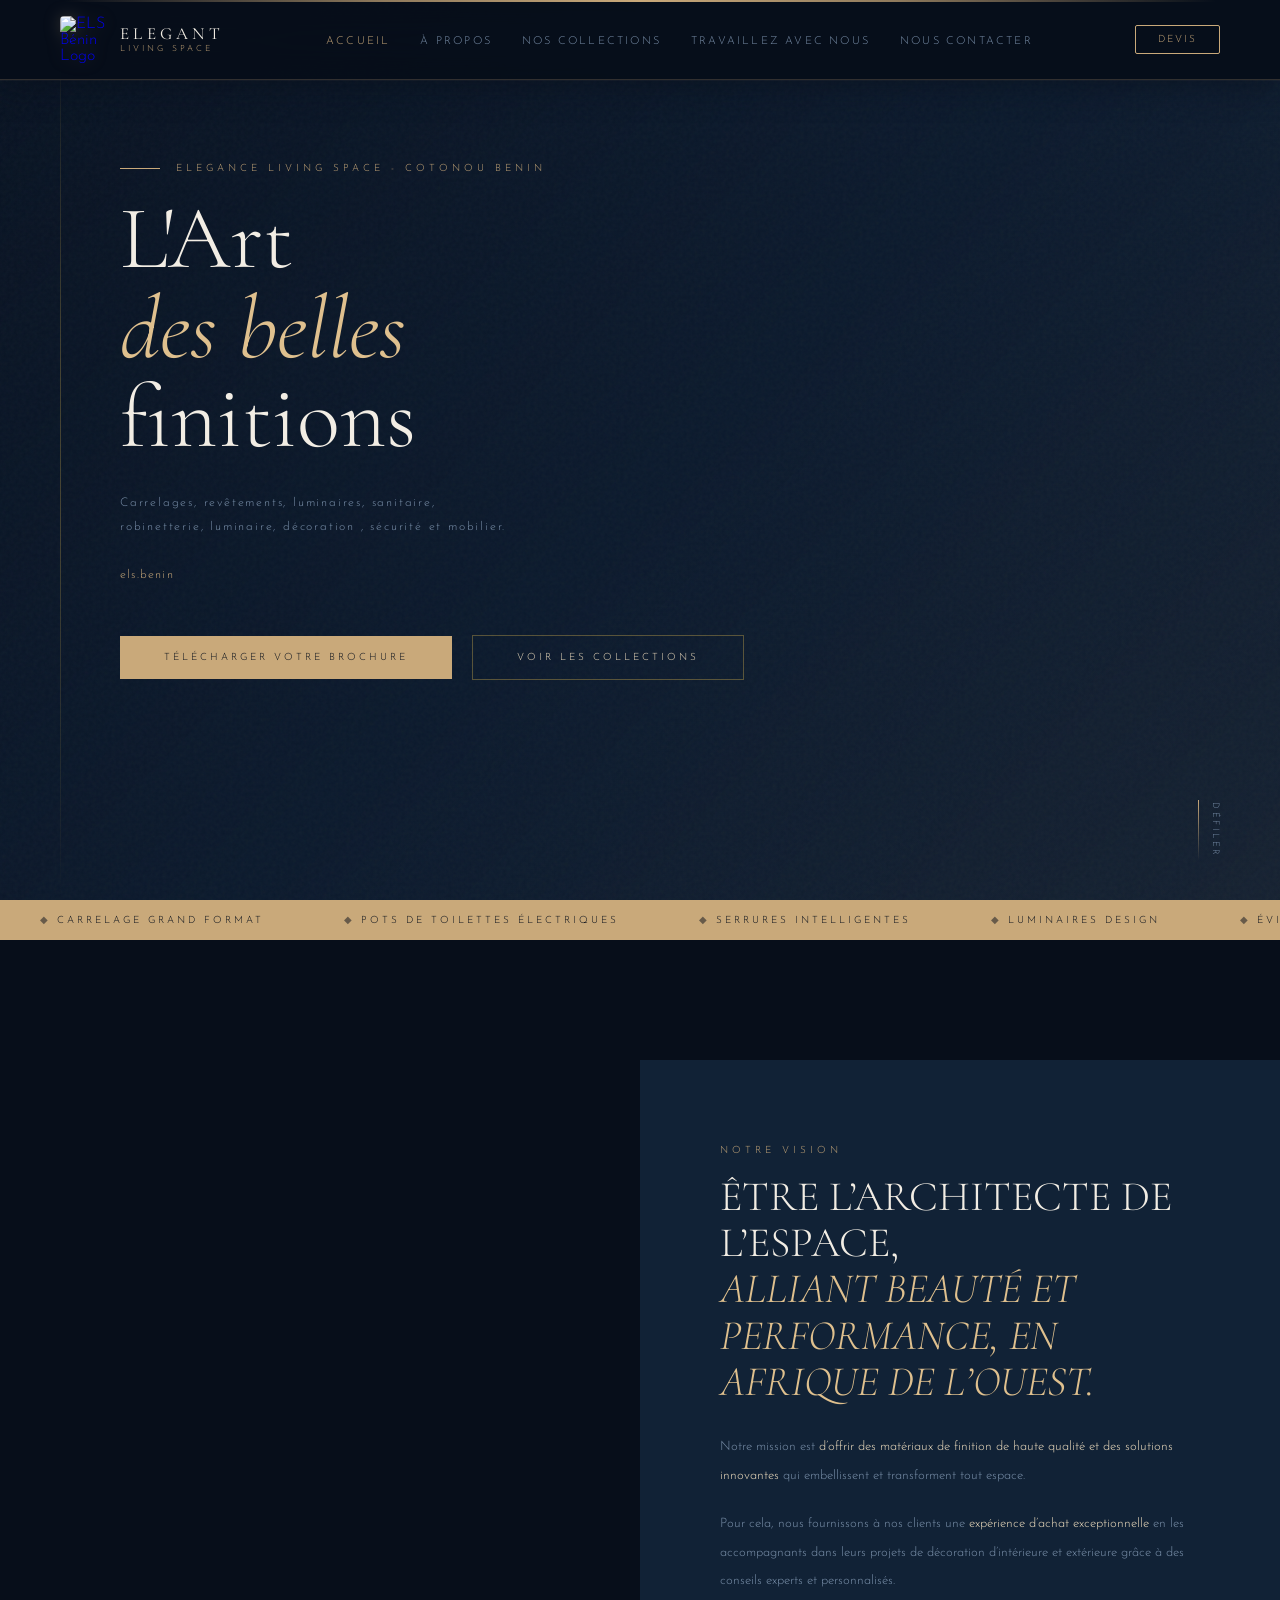
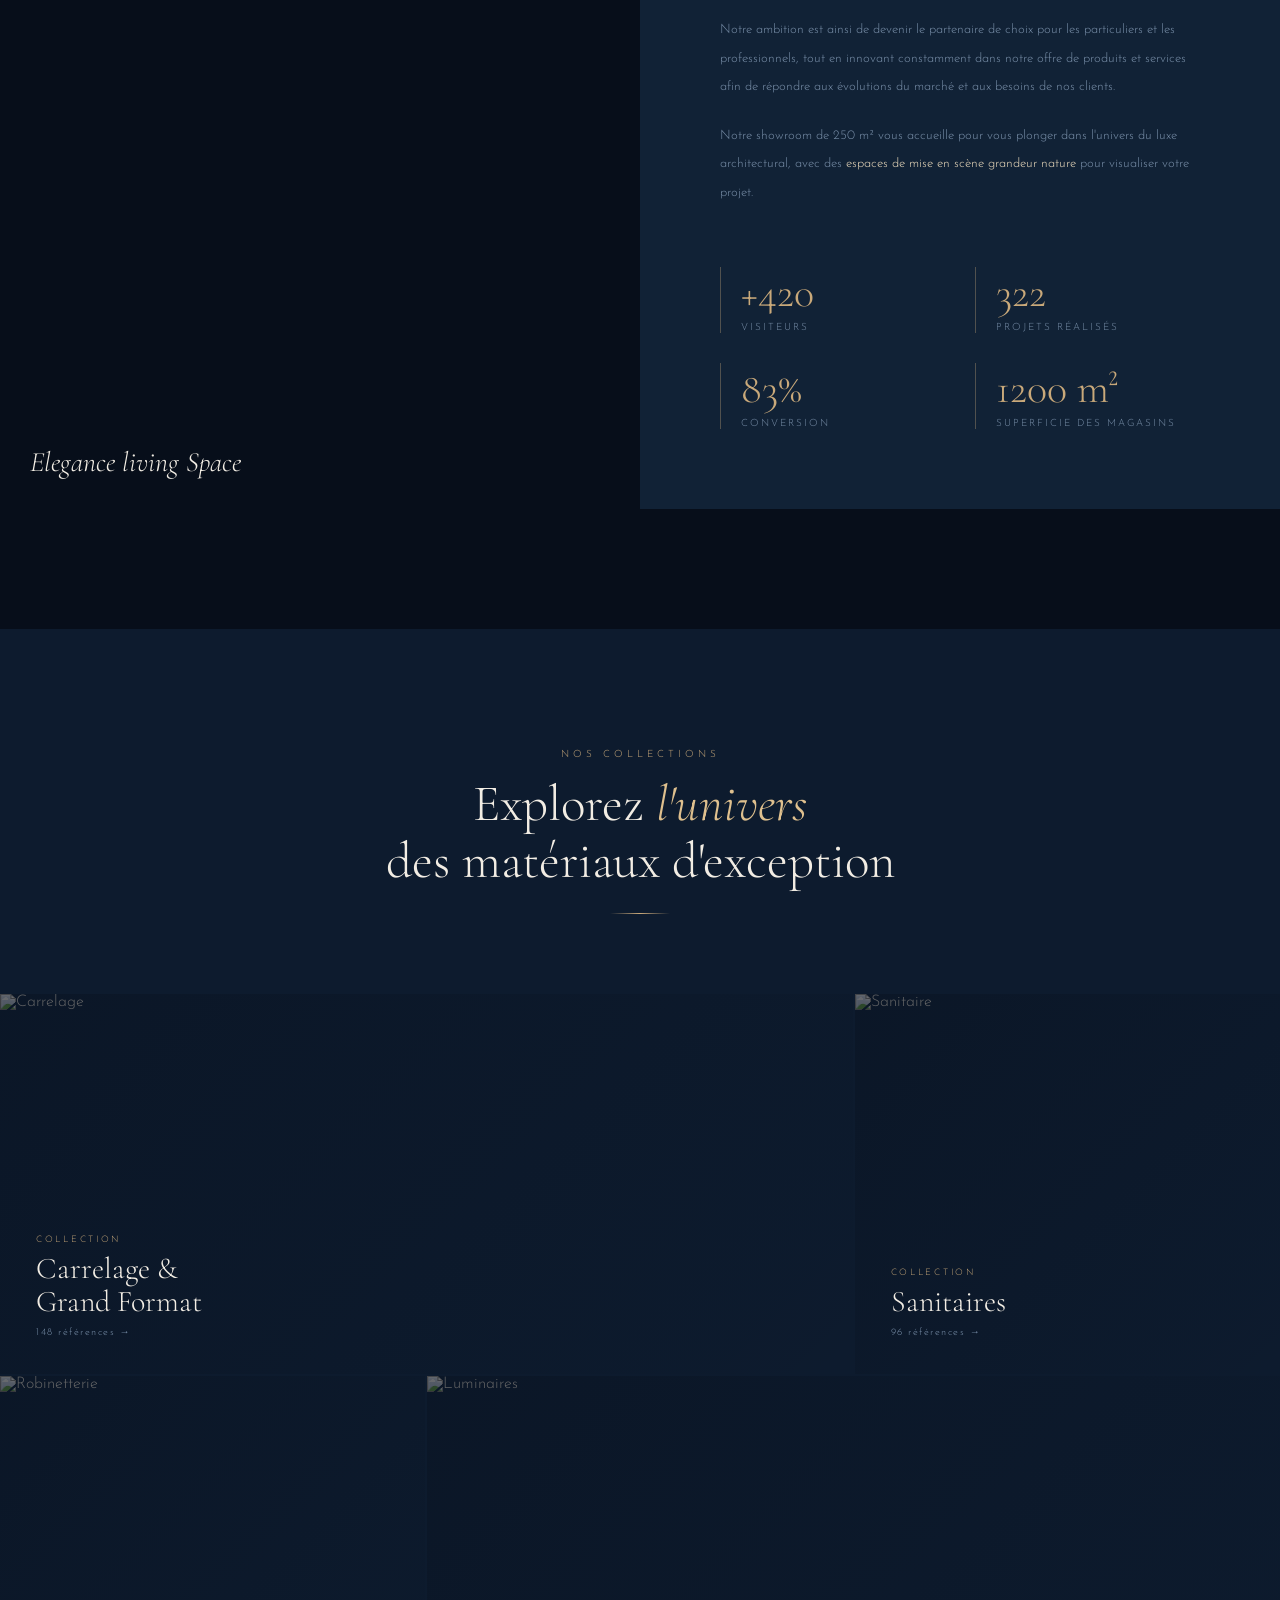
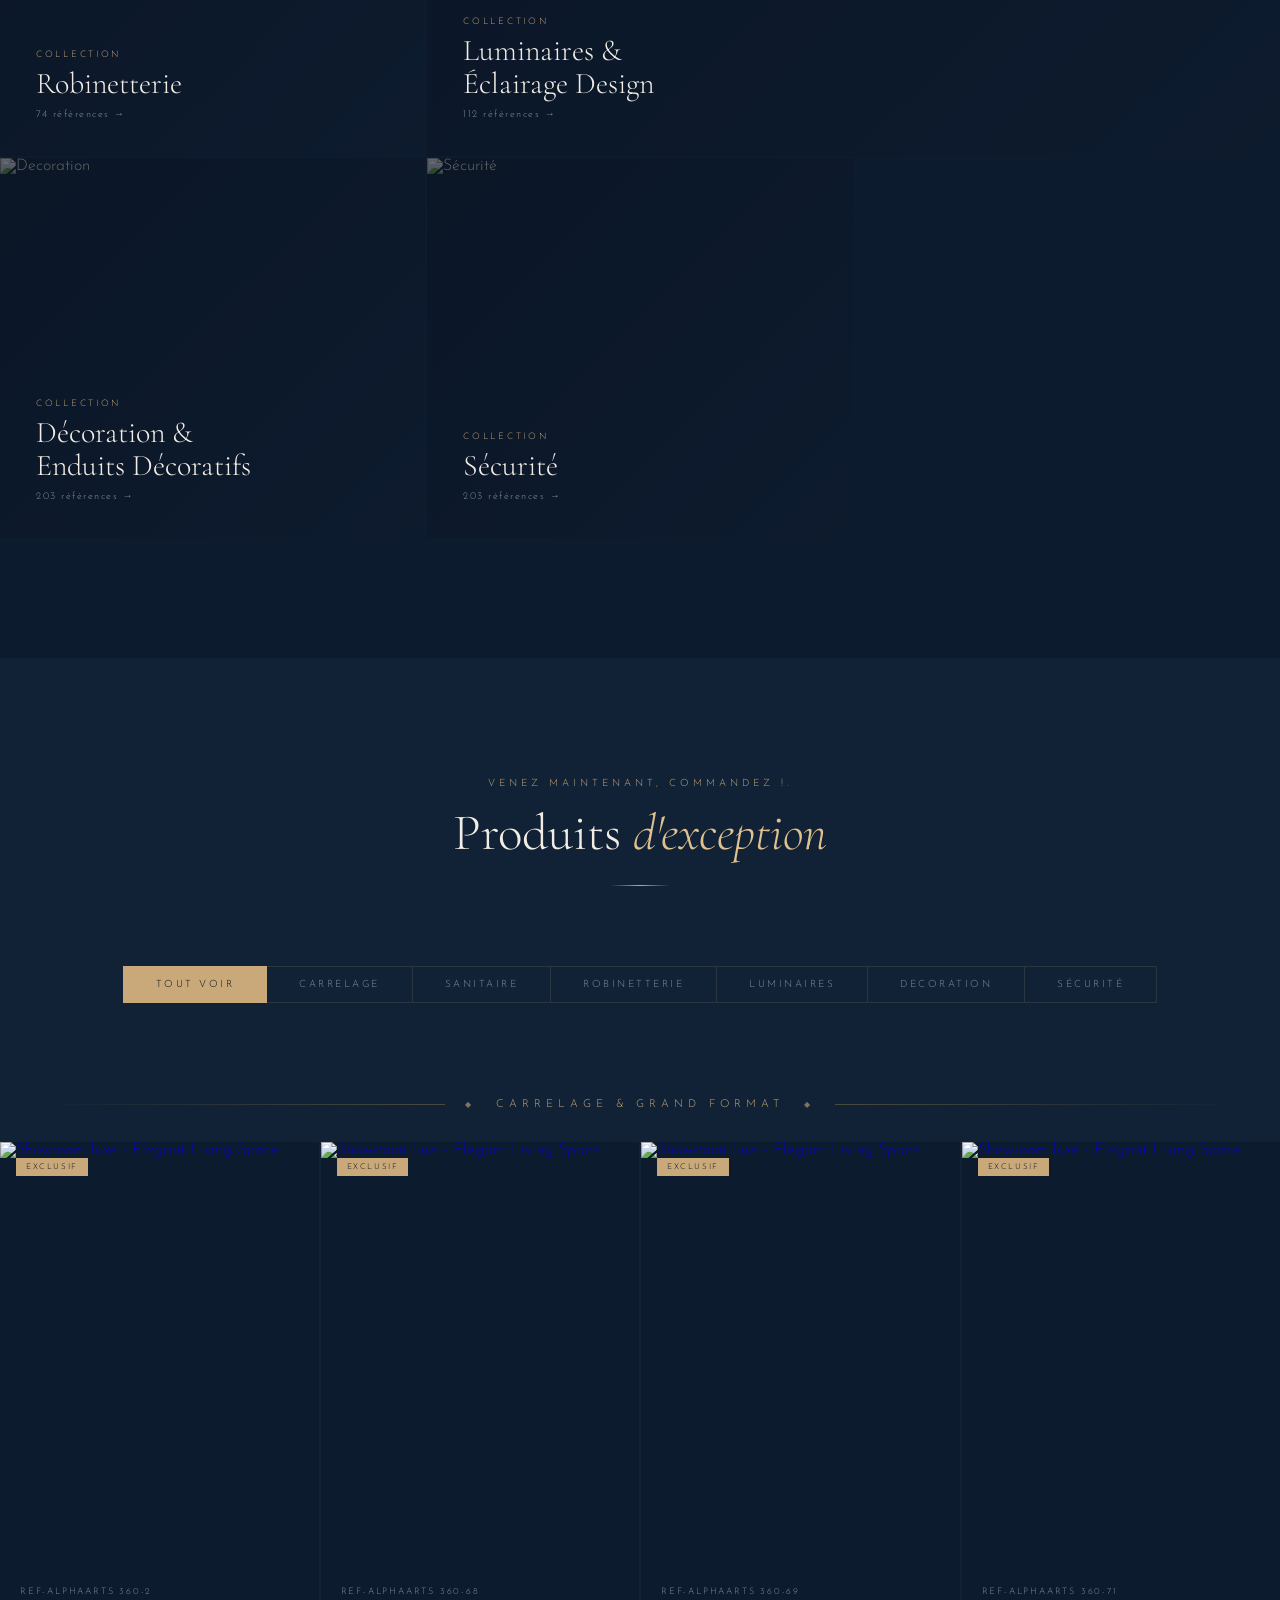
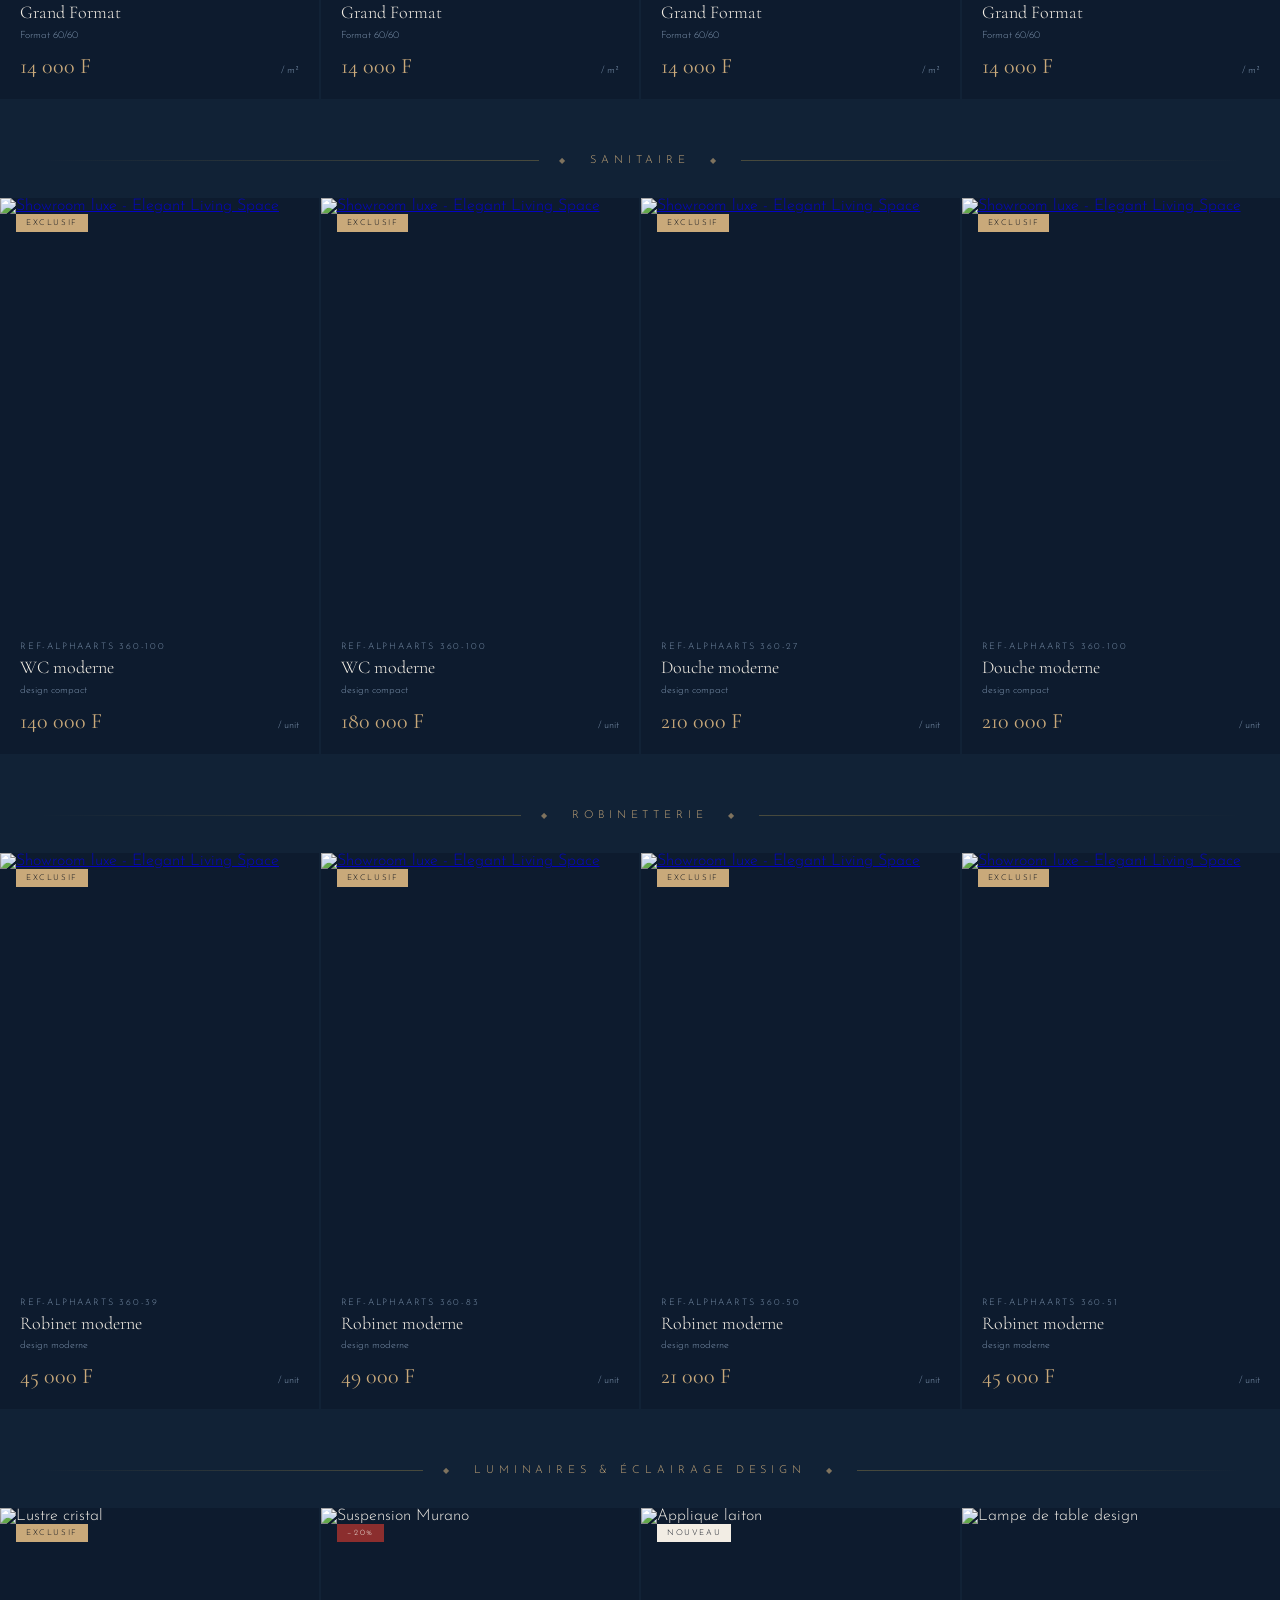
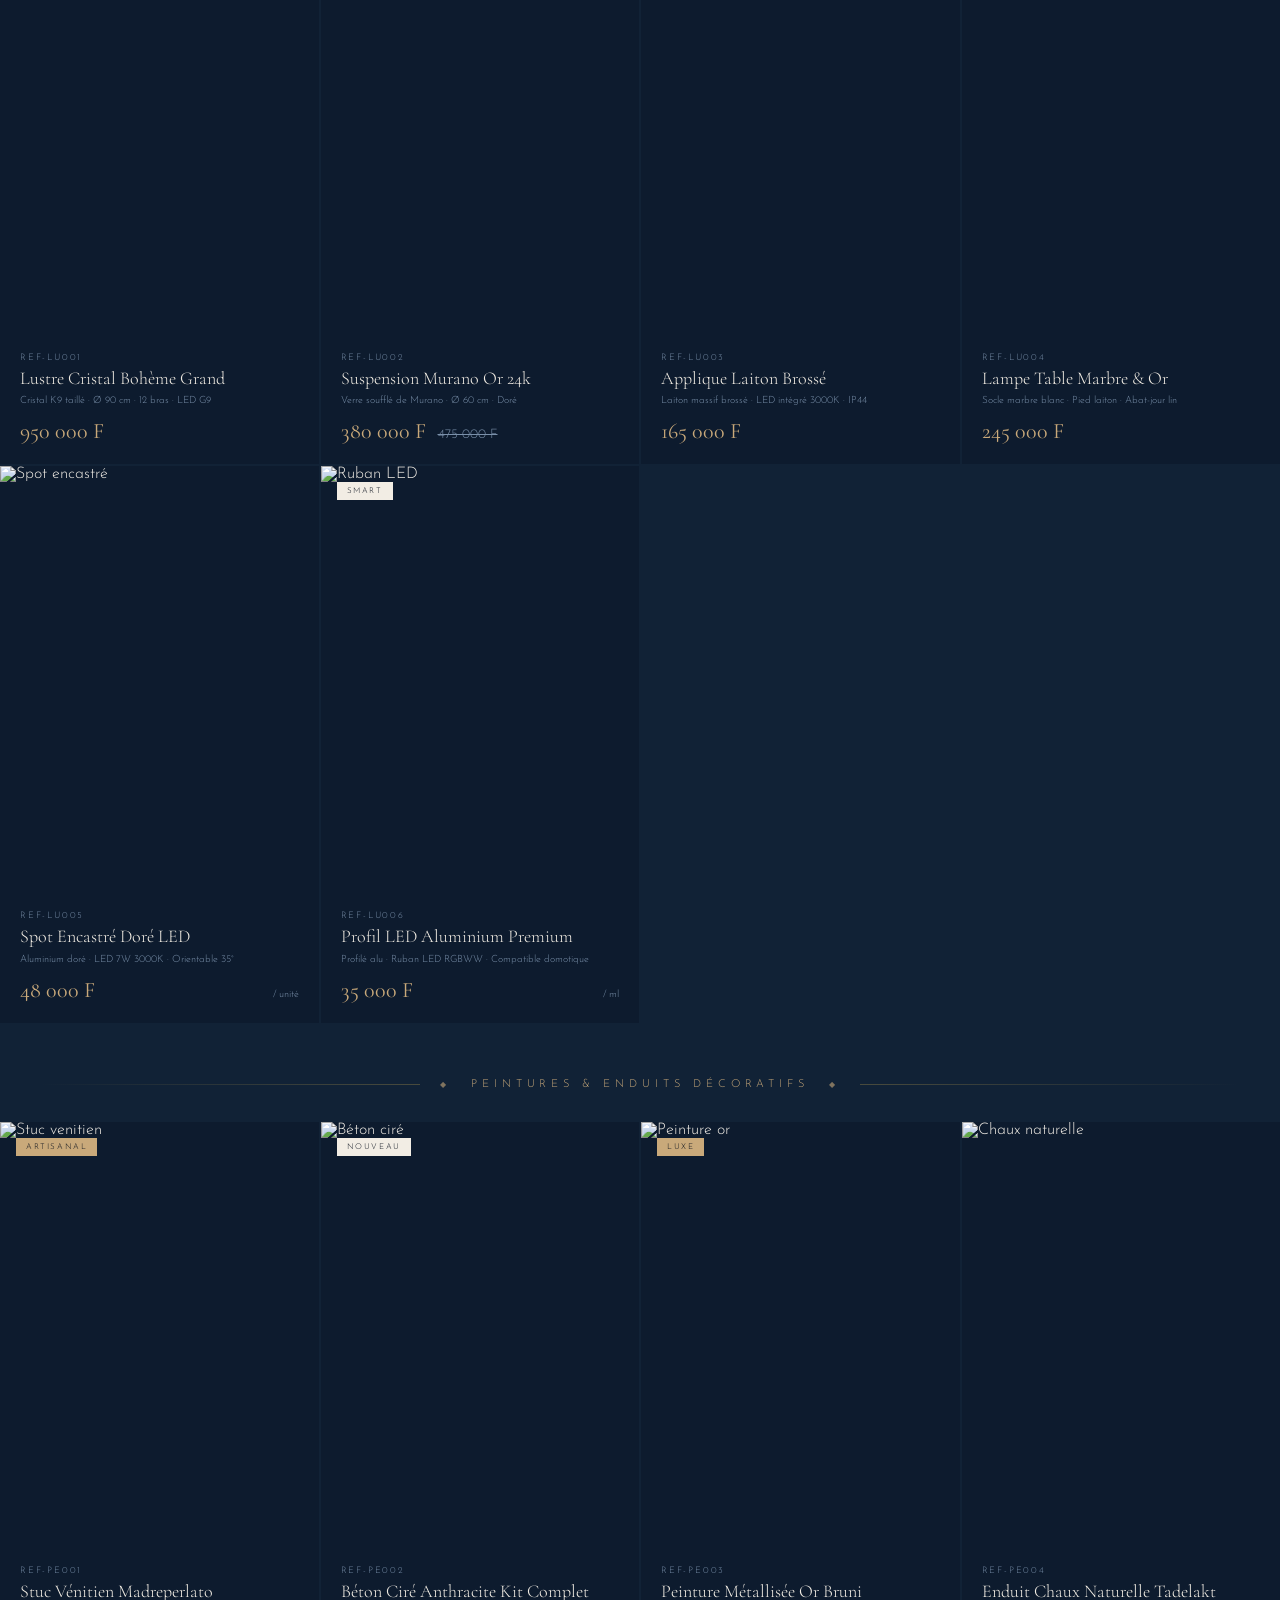
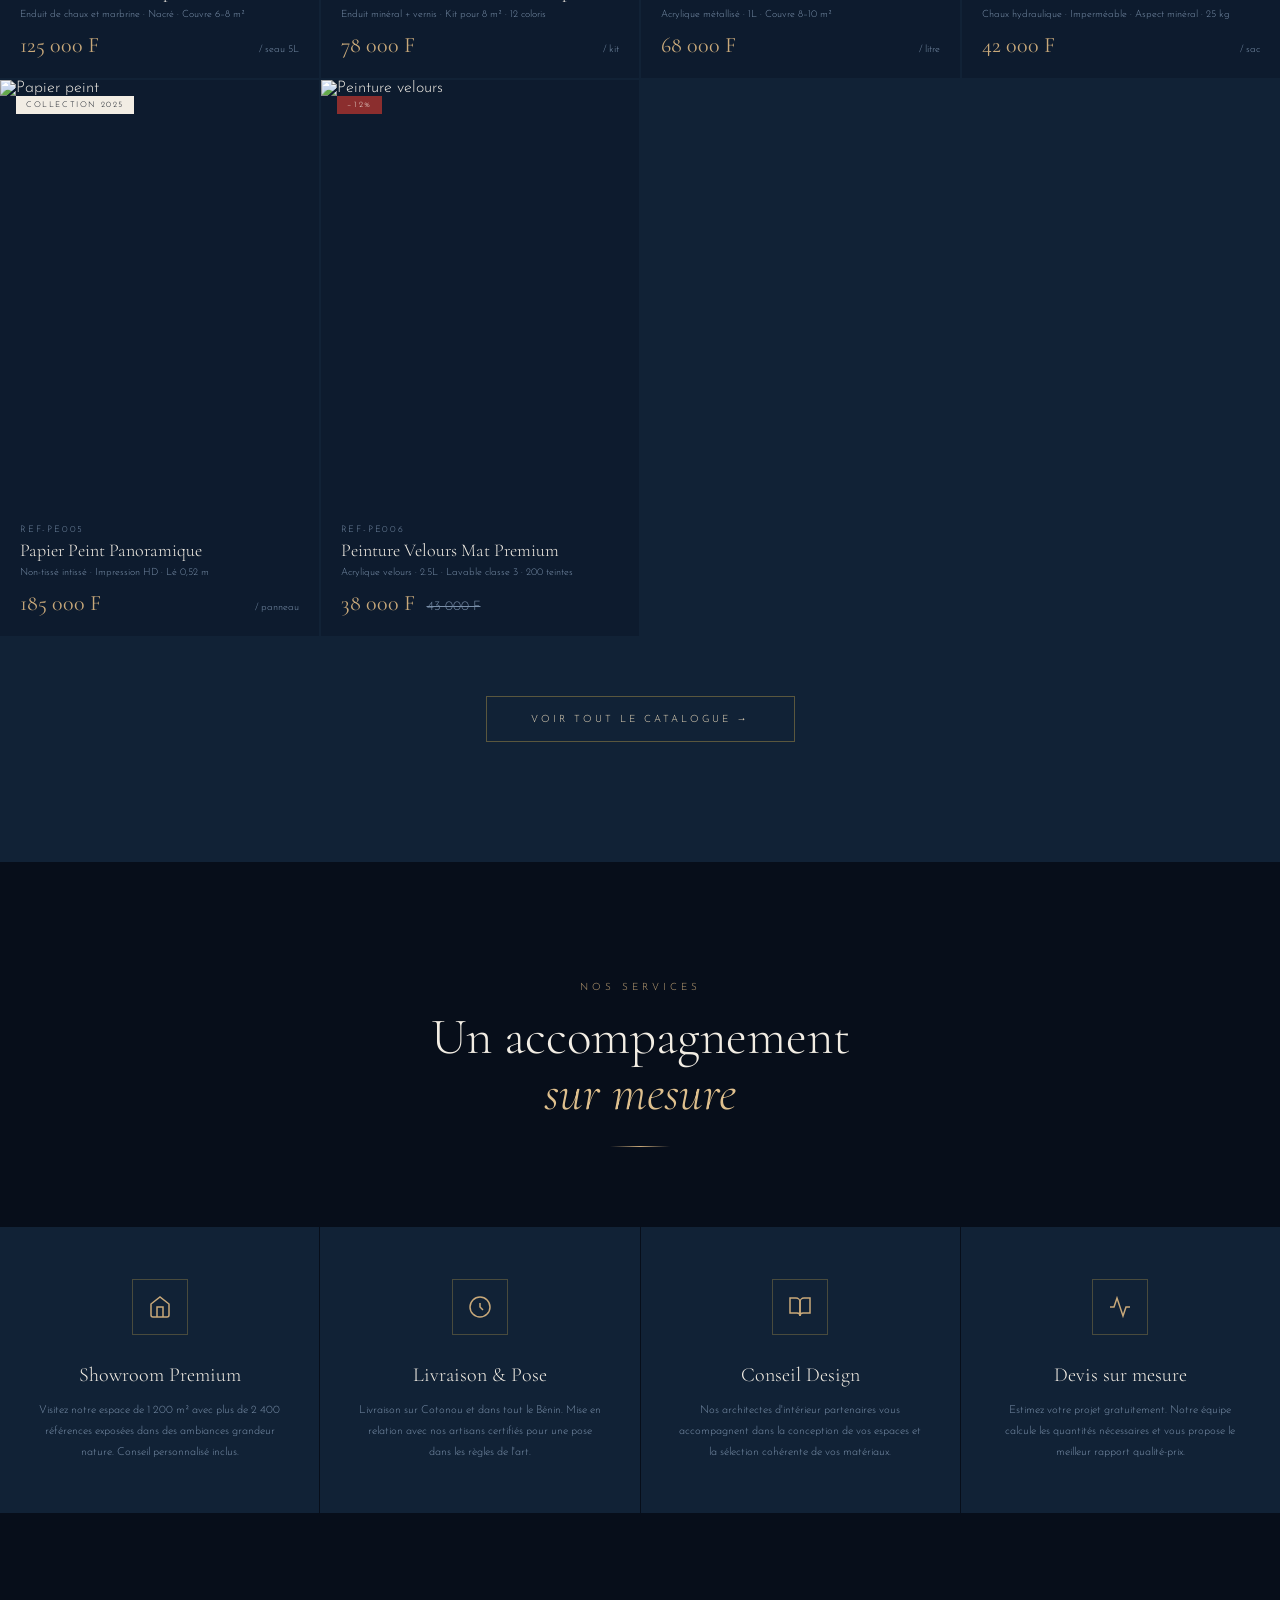
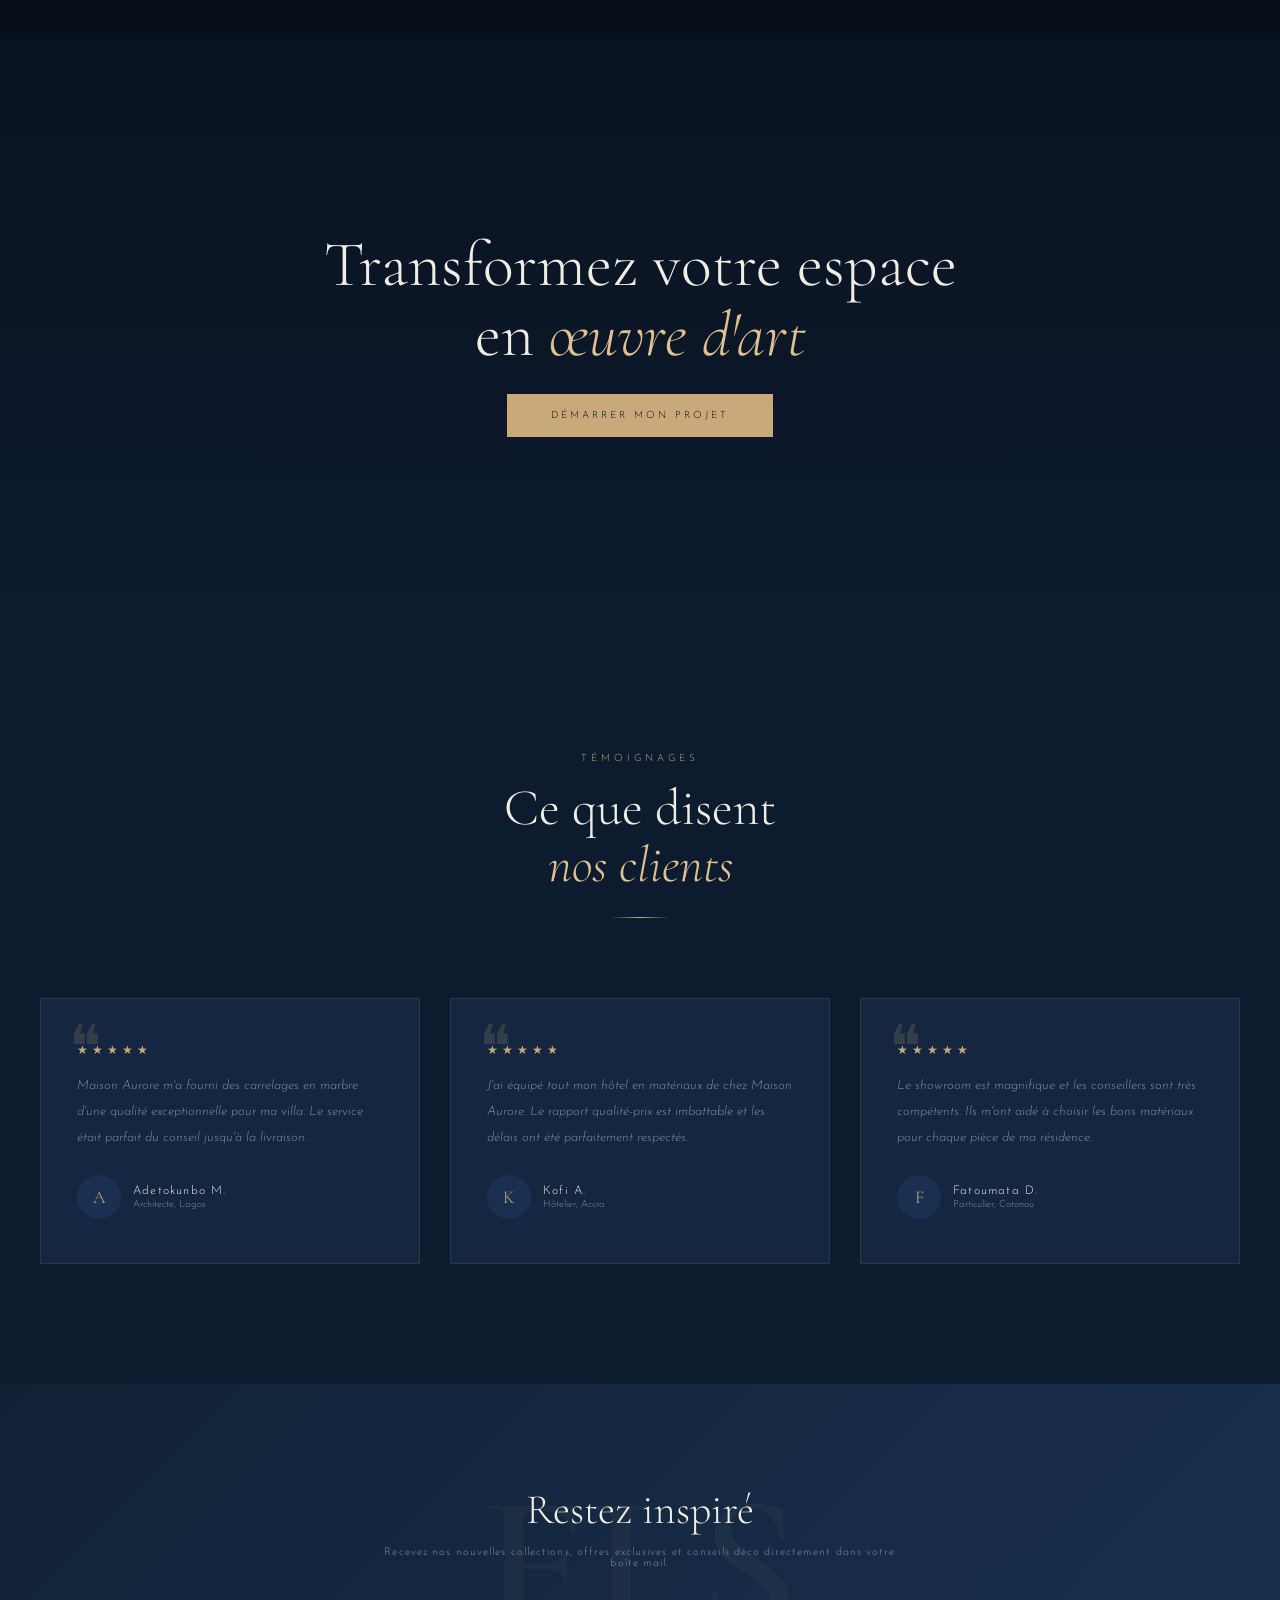
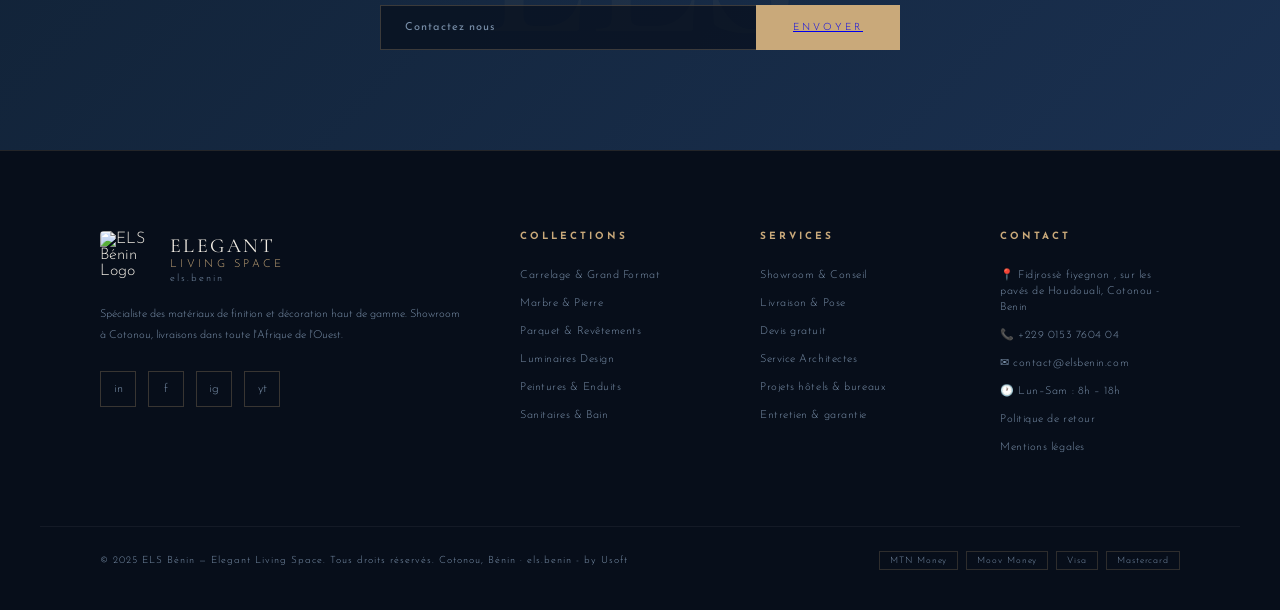
==== index.html @ 940ef26a "Update index.html produitgrid update" ====
<!DOCTYPE html>
<html lang="fr">
<head>
<meta charset="UTF-8" />
<meta name="viewport" content="width=device-width, initial-scale=1.0"/>
<title>ELS Bénin — Elegant Living Space | Matériaux & Décoration de Luxe</title>
<link rel="preconnect" href="https://fonts.googleapis.com">
<link href="https://fonts.googleapis.com/css2?family=Cormorant+Garamond:ital,wght@0,300;0,400;0,600;1,300;1,400&family=Josefin+Sans:wght@200;300;400&display=swap" rel="stylesheet">
<style>
  :root {
    --gold: #c9a97a;
    --gold-light: #dfc08e;
    --gold-pale: #f0dfc0;
    --noir: #070e1a;
    --charbon: #0d1b2e;
    --gris-fonce: #112236;
    --gris-moyen: #1a3050;
    --gris-clair: #7a90aa;
    --blanc-creme: #f2ede4;
    --blanc: #ffffff;
    --marine: #0d1b2e;
    --marine-light: #142640;
    --transition: cubic-bezier(0.76, 0, 0.24, 1);
  }

  * { margin: 0; padding: 0; box-sizing: border-box; }

  html { scroll-behavior: smooth; }

  body {
    background: var(--charbon);
    color: var(--blanc-creme);
    font-family: 'Josefin Sans', sans-serif;
    font-weight: 300;
    cursor: default;
    overflow-x: hidden;
  }

  /* ─── NAV ─── */
  nav {
    position: fixed; top: 0; left: 0; right: 0;
    z-index: 100;
    display: flex;
    align-items: center;
    justify-content: space-between;
    padding: 0 60px;
    height: 80px;
    background: rgba(7, 14, 26, 0.96);
    backdrop-filter: blur(18px) saturate(1.4);
    -webkit-backdrop-filter: blur(18px) saturate(1.4);
    border-bottom: 1px solid rgba(201, 169, 122, 0.22);
    box-shadow: 0 4px 32px rgba(7, 14, 26, 0.55), 0 1px 0 rgba(201,169,122,0.08);
    transition: background 0.4s, box-shadow 0.4s;
  }

  nav::before {
    content: '';
    position: absolute; top: 0; left: 0; right: 0;
    height: 2px;
    background: linear-gradient(to right,
      transparent 0%,
      rgba(201,169,122,0.0) 5%,
      rgba(201,169,122,0.7) 30%,
      var(--gold) 50%,
      rgba(201,169,122,0.7) 70%,
      rgba(201,169,122,0.0) 95%,
      transparent 100%
    );
  }

  nav.scrolled {
    background: rgba(7, 14, 26, 0.99);
    box-shadow: 0 6px 40px rgba(7, 14, 26, 0.8), 0 1px 0 rgba(201,169,122,0.1);
  }

  /* ─── LOGO ─── */
  .nav-logo {
    display: flex;
    align-items: center;
    gap: 12px;
    text-decoration: none;
    flex-shrink: 0;
  }
  .nav-logo-img {
    width: 48px;
    height: 48px;
    object-fit: contain;
    border-radius: 4px;
    filter: drop-shadow(0 0 8px rgba(201,169,122,0.25));
    transition: filter 0.3s, transform 0.3s;
  }
  .nav-logo:hover .nav-logo-img {
    filter: drop-shadow(0 0 16px rgba(201,169,122,0.5));
    transform: scale(1.02);
  }
  .nav-logo-text {
    display: flex;
    flex-direction: column;
    line-height: 1;
  }
  .nav-logo-main {
    font-family: 'Cormorant Garamond', serif;
    font-size: 17px;
    font-weight: 400;
    letter-spacing: 0.25em;
    color: var(--blanc-creme);
  }
  .nav-logo-sub {
    font-family: 'Josefin Sans', sans-serif;
    font-size: 8.5px;
    font-weight: 300;
    letter-spacing: 0.35em;
    text-transform: uppercase;
    color: var(--gold);
    margin-top: 3px;
  }

  /* ─── NAV LINKS ─── */
  .nav-links {
    display: flex;
    gap: 30px;
    list-style: none;
    margin: 0 auto;
    padding: 0 15px;
  }
  .nav-links a {
    font-size: 11px;
    letter-spacing: 0.2em;
    text-transform: uppercase;
    color: var(--gris-clair);
    text-decoration: none;
    position: relative;
    transition: color 0.3s;
    white-space: nowrap;
  }
  .nav-links a::after {
    content: '';
    position: absolute;
    bottom: -4px;
    left: 0;
    width: 0;
    height: 1px;
    background: var(--gold);
    transition: width 0.4s var(--transition);
  }
  .nav-links a:hover { color: var(--gold-light); }
  .nav-links a:hover::after { width: 100%; }
  .nav-links a.active { color: var(--gold); }

  /* ─── BOUTON DEVIS (à droite) ─── */
  .nav-devis-btn {
    padding: 8px 22px;
    border: 1px solid var(--gold);
    color: var(--gold);
    font-size: 10px;
    letter-spacing: 0.2em;
    text-transform: uppercase;
    text-decoration: none;
    transition: all 0.3s;
    background: transparent;
    font-family: 'Josefin Sans', sans-serif;
    white-space: nowrap;
    flex-shrink: 0;
    border-radius: 2px;
  }
  .nav-devis-btn:hover {
    background: var(--gold);
    color: var(--noir);
  }

  /* ─── MENU BURGER ─── */
  .menu-toggle {
    display: none;
    flex-direction: column;
    gap: 5px;
    cursor: pointer;
    background: none;
    border: none;
    padding: 5px;
    flex-shrink: 0;
  }
  .menu-toggle span {
    width: 28px;
    height: 2px;
    background: var(--gold);
    transition: 0.3s;
    border-radius: 2px;
  }
  .menu-toggle.active span:nth-child(1) { transform: rotate(45deg) translate(5px, 5px); }
  .menu-toggle.active span:nth-child(2) { opacity: 0; }
  .menu-toggle.active span:nth-child(3) { transform: rotate(-45deg) translate(5px, -5px); }

  /* ─── HERO ─── */
  .hero {
    height: 100vh;
    min-height: 700px;
    position: relative;
    display: flex;
    align-items: flex-end;
    overflow: hidden;
    padding-top: 80px;
  }
  .hero-bg {
    position: absolute;
    inset: 0;
    background:
      linear-gradient(135deg, rgba(7,14,26,0.6) 0%, rgba(13,27,46,0.3) 55%, rgba(201,169,122,0.05) 100%),
      url('Facade\ gros\ plans.jpg') center/cover no-repeat;
    transform: scale(1.05);
    animation: heroZoom 12s ease-out forwards;
  }
  @keyframes heroZoom { to { transform: scale(1); } }

  .hero-grain {
    position: absolute;
    inset: 0;
    opacity: 0.035;
    background-image: url("data:image/svg+xml,%3Csvg viewBox='0 0 256 256' xmlns='http://www.w3.org/2000/svg'%3E%3Cfilter id='noise'%3E%3CfeTurbulence type='fractalNoise' baseFrequency='0.9' numOctaves='4' stitchTiles='stitch'/%3E%3C/filter%3E%3Crect width='100%25' height='100%25' filter='url(%23noise)'/%3E%3C/svg%3E");
    pointer-events: none;
  }

  .hero-line {
    position: absolute;
    left: 60px;
    top: 0;
    bottom: 0;
    width: 1px;
    background: linear-gradient(to bottom, transparent, rgba(201,168,76,0.3) 40%, rgba(201,168,76,0.3) 60%, transparent);
    animation: lineFade 2s ease 0.5s both;
  }
  @keyframes lineFade { from { opacity: 0; } to { opacity: 1; } }

  .hero-content {
    position: relative;
    z-index: 2;
    padding: 0 120px 100px;
    animation: heroSlide 1.2s var(--transition) 0.3s both;
  }
  @keyframes heroSlide { from { opacity: 0; transform: translateY(40px); } to { opacity: 1; transform: translateY(0); } }

  .hero-label {
    font-size: 10px;
    letter-spacing: 0.4em;
    text-transform: uppercase;
    color: var(--gold);
    margin-bottom: 20px;
    display: flex;
    align-items: center;
    gap: 16px;
  }
  .hero-label::before { content: ''; width: 40px; height: 1px; background: var(--gold); }

  .hero-title {
    font-family: 'Cormorant Garamond', serif;
    font-size: clamp(56px, 7vw, 100px);
    font-weight: 300;
    line-height: 1;
    color: var(--blanc-creme);
    margin-bottom: 28px;
  }
  .hero-title em { font-style: italic; color: var(--gold-light); }

  .hero-sub {
    font-size: 12px;
    letter-spacing: 0.15em;
    color: var(--gris-clair);
    max-width: 400px;
    line-height: 2;
    margin-bottom: 48px;
  }

  .hero-btns {
    display: flex;
    gap: 20px;
    align-items: center;
    flex-wrap: wrap;
  }

  .btn-primary {
    padding: 16px 44px;
    background: var(--gold);
    color: var(--noir);
    font-size: 10px;
    letter-spacing: 0.3em;
    text-transform: uppercase;
    text-decoration: none;
    font-family: 'Josefin Sans', sans-serif;
    transition: background 0.3s, transform 0.3s;
    display: inline-block;
  }
  .btn-primary:hover { background: var(--gold-light); transform: translateY(-2px); }

  .btn-ghost {
    padding: 16px 44px;
    border: 1px solid rgba(201,168,76,0.4);
    color: var(--gold-pale);
    font-size: 10px;
    letter-spacing: 0.3em;
    text-transform: uppercase;
    text-decoration: none;
    font-family: 'Josefin Sans', sans-serif;
    transition: border-color 0.3s, color 0.3s, transform 0.3s;
    display: inline-block;
  }
  .btn-ghost:hover { border-color: var(--gold); color: var(--gold); transform: translateY(-2px); }

  .hero-scroll {
    position: absolute;
    bottom: 40px;
    right: 60px;
    display: flex;
    flex-direction: column;
    align-items: center;
    gap: 12px;
    font-size: 9px;
    letter-spacing: 0.3em;
    color: var(--gris-clair);
    writing-mode: vertical-rl;
    text-transform: uppercase;
  }
  .hero-scroll::after {
    content: '';
    width: 1px;
    height: 60px;
    background: linear-gradient(to bottom, var(--gold), transparent);
    animation: scrollLine 1.5s ease-in-out infinite;
  }
  @keyframes scrollLine { 0%,100%{opacity:1;transform:scaleY(1)} 50%{opacity:0.3;transform:scaleY(0.5)} }

  .hero-logo-float {
    position: absolute;
    right: 130px;
    top: 50%;
    transform: translateY(-50%);
    width: 180px;
    height: 180px;
    opacity: 0;
    animation: floatLogoIn 1.8s var(--transition) 0.8s both;
    z-index: 2;
  }
  @keyframes floatLogoIn {
    from { opacity: 0; transform: translateY(-50%) scale(0.8) rotate(-10deg); }
    to   { opacity: 0.55; transform: translateY(-50%) scale(1) rotate(0deg); }
  }
  .hero-logo-float svg {
    width: 100%;
    height: 100%;
    filter: drop-shadow(0 0 24px rgba(201,169,122,0.35));
    animation: floatPulse 6s ease-in-out infinite;
  }
  @keyframes floatPulse {
    0%,100% { filter: drop-shadow(0 0 18px rgba(201,169,122,0.3)); transform: rotate(0deg); }
    50%      { filter: drop-shadow(0 0 34px rgba(201,169,122,0.55)); transform: rotate(3deg); }
  }

  /* ─── TICKER ─── */
  .ticker-wrap {
    background: var(--gold);
    padding: 14px 0;
    overflow: hidden;
  }
  .ticker {
    display: flex;
    white-space: nowrap;
    animation: ticker 30s linear infinite;
  }
  .ticker span {
    font-size: 10px;
    letter-spacing: 0.3em;
    text-transform: uppercase;
    color: var(--noir);
    padding: 0 40px;
  }
  .ticker span::before { content: '◆  '; opacity: 0.5; }
  @keyframes ticker { from { transform: translateX(0); } to { transform: translateX(-50%); } }

  /* ─── SECTIONS COMMUNES ─── */
  section { padding: 120px 0; }

  .section-header {
    text-align: center;
    margin-bottom: 80px;
  }
  .section-label {
    font-size: 10px;
    letter-spacing: 0.4em;
    text-transform: uppercase;
    color: var(--gold);
    margin-bottom: 16px;
  }
  .section-title {
    font-family: 'Cormorant Garamond', serif;
    font-size: clamp(36px, 4vw, 58px);
    font-weight: 300;
    color: var(--blanc-creme);
    line-height: 1.1;
  }
  .section-title em { font-style: italic; color: var(--gold-light); }
  .section-divider {
    width: 60px;
    height: 1px;
    background: linear-gradient(to right, transparent, var(--gold), transparent);
    margin: 24px auto 0;
  }

  /* ─── SAVOIR-FAIRE ─── */
  .savoir-faire { background: var(--noir); }

  .savoir-grid {
    display: grid;
    grid-template-columns: 1fr 1fr;
    gap: 0;
    max-width: 1400px;
    margin: 0 auto;
  }
  .savoir-image {
    position: relative;
    overflow: hidden;
    height: 600px;
  }
  .savoir-image img {
    width: 100%;
    height: 100%;
    object-fit: cover;
    transition: transform 0.8s var(--transition);
    filter: brightness(0.75) saturate(0.8);
  }
  .savoir-image:hover img { transform: scale(1.06); }
  .savoir-image-overlay {
    position: absolute;
    inset: 0;
    background: linear-gradient(to top, rgba(7,14,26,0.75) 0%, transparent 60%);
  }
  .savoir-image-label {
    position: absolute;
    bottom: 30px;
    left: 30px;
    font-family: 'Cormorant Garamond', serif;
    font-size: 28px;
    font-style: italic;
    color: var(--blanc-creme);
  }

  .savoir-text {
    padding: 80px 80px;
    display: flex;
    flex-direction: column;
    justify-content: center;
    background: var(--gris-fonce);
  }
  .savoir-text p {
    font-size: 13px;
    line-height: 2.2;
    color: var(--gris-clair);
    margin-bottom: 20px;
  }
  .savoir-text p strong {
    color: var(--gold-pale);
    font-weight: 300;
  }
  .savoir-stats {
    display: grid;
    grid-template-columns: 1fr 1fr;
    gap: 30px;
    margin-top: 40px;
  }
  .stat-item { border-left: 1px solid rgba(201,169,122,0.35); padding-left: 20px; }
  .stat-num {
    font-family: 'Cormorant Garamond', serif;
    font-size: 42px;
    font-weight: 300;
    color: var(--gold);
  }
  .stat-label {
    font-size: 10px;
    letter-spacing: 0.2em;
    color: var(--gris-clair);
    text-transform: uppercase;
    margin-top: 4px;
  }

  /* ─── CATÉGORIES ─── */
  .categories { background: var(--charbon); }

  .cat-grid {
    display: grid;
    grid-template-columns: repeat(3, 1fr);
    grid-template-rows: auto auto;
    gap: 2px;
    max-width: 1400px;
    margin: 0 auto;
  }
  .cat-card {
    position: relative;
    overflow: hidden;
    cursor: pointer;
    height: 380px;
  }
  .cat-card:first-child { grid-column: span 2; }
  .cat-card:nth-child(4) { grid-column: span 2; }

  .cat-card img {
    width: 100%;
    height: 100%;
    object-fit: cover;
    transition: transform 0.7s var(--transition);
    filter: brightness(0.6) saturate(0.7);
  }
  .cat-card:hover img { transform: scale(1.08); filter: brightness(0.5) saturate(0.7); }

  .cat-overlay {
    position: absolute;
    inset: 0;
    background: linear-gradient(135deg, rgba(7,14,26,0.35) 0%, transparent 100%);
    display: flex;
    flex-direction: column;
    justify-content: flex-end;
    padding: 36px;
    transition: background 0.4s;
  }
  .cat-card:hover .cat-overlay { background: linear-gradient(135deg, rgba(7,14,26,0.6) 0%, rgba(201,169,122,0.12) 100%); }

  .cat-tag {
    font-size: 9px;
    letter-spacing: 0.3em;
    text-transform: uppercase;
    color: var(--gold);
    margin-bottom: 8px;
  }
  .cat-name {
    font-family: 'Cormorant Garamond', serif;
    font-size: 30px;
    font-weight: 300;
    color: var(--blanc-creme);
    line-height: 1.1;
  }
  .cat-count {
    font-size: 10px;
    letter-spacing: 0.15em;
    color: var(--gris-clair);
    margin-top: 8px;
    transition: color 0.3s;
  }
  .cat-card:hover .cat-count { color: var(--gold-light); }

  .cat-arrow {
    position: absolute;
    top: 36px;
    right: 36px;
    width: 40px;
    height: 40px;
    border: 1px solid rgba(201,169,122,0.5);
    display: flex;
    align-items: center;
    justify-content: center;
    opacity: 0;
    transform: translate(10px, -10px);
    transition: opacity 0.3s, transform 0.3s var(--transition);
  }
  .cat-card:hover .cat-arrow { opacity: 1; transform: translate(0,0); }
  .cat-arrow svg { width: 16px; height: 16px; stroke: var(--gold); fill: none; }

  /* ─── PRODUITS ─── */
  .produits { background: var(--gris-fonce); }

  .produits-filter {
    display: flex;
    justify-content: center;
    gap: 0;
    flex-wrap: wrap;
    margin: 0 auto 40px;
    max-width: 1400px;
  }
  .filter-btn {
    padding: 12px 32px;
    cursor: pointer;
    font-size: 10px;
    letter-spacing: 0.25em;
    text-transform: uppercase;
    color: var(--gris-clair);
    background: transparent;
    border: 1px solid rgba(201,169,122,0.15);
    border-left: none;
    transition: all 0.3s;
    font-family: 'Josefin Sans', sans-serif;
    font-weight: 300;
  }
  .filter-btn:first-child { border-left: 1px solid rgba(201,169,122,0.15); }
  .filter-btn.active, .filter-btn:hover {
    background: var(--gold);
    color: var(--noir);
    border-color: var(--gold);
  }

  .produits-grid {
    display: grid;
    grid-template-columns: repeat(4, 1fr);
    gap: 2px;
    max-width: 1400px;
    margin: 0 auto;
  }

  .prod-card {
    background: var(--charbon);
    cursor: pointer;
    position: relative;
    transition: transform 0.4s var(--transition);
  }
  .prod-card:hover { transform: translateY(-6px); z-index: 2; }

  .prod-img {
    position: relative;
    overflow: hidden;
    aspect-ratio: 3/4;
  }
  .prod-img img {
    width: 100%;
    height: 100%;
    object-fit: cover;
    transition: transform 0.6s var(--transition);
    filter: saturate(0.8);
  }
  .prod-card:hover .prod-img img { transform: scale(1.06); filter: saturate(1); }

  .prod-badge {
    position: absolute;
    top: 16px;
    left: 16px;
    background: var(--gold);
    color: var(--noir);
    font-size: 8px;
    letter-spacing: 0.2em;
    text-transform: uppercase;
    padding: 5px 10px;
  }
  .prod-badge.new { background: var(--blanc-creme); color: var(--noir); }
  .prod-badge.promo { background: #8b2e2e; color: var(--blanc-creme); }

  .prod-actions {
    position: absolute;
    bottom: 0;
    left: 0;
    right: 0;
    padding: 20px;
    background: linear-gradient(to top, rgba(10,10,8,0.9) 0%, transparent 100%);
    display: flex;
    gap: 8px;
    justify-content: center;
    opacity: 0;
    transform: translateY(10px);
    transition: opacity 0.3s, transform 0.3s var(--transition);
  }
  .prod-card:hover .prod-actions { opacity: 1; transform: translateY(0); }

  .prod-btn {
    padding: 10px 20px;
    border: none;
    cursor: pointer;
    font-size: 9px;
    letter-spacing: 0.2em;
    text-transform: uppercase;
    font-family: 'Josefin Sans', sans-serif;
    font-weight: 300;
    transition: background 0.2s;
  }
  .prod-btn.add { background: var(--gold); color: var(--noir); flex: 1; }
  .prod-btn.add:hover { background: var(--gold-light); }
  .prod-btn.wish { background: rgba(255,255,255,0.1); color: var(--blanc-creme); width: 40px; padding: 10px; }
  .prod-btn.wish:hover { background: rgba(255,255,255,0.2); }

  .prod-info { padding: 20px; }
  .prod-ref { font-size: 9px; letter-spacing: 0.2em; color: var(--gris-clair); margin-bottom: 6px; text-transform: uppercase; }
  .prod-name {
    font-family: 'Cormorant Garamond', serif;
    font-size: 18px;
    font-weight: 300;
    color: var(--blanc-creme);
    margin-bottom: 6px;
    line-height: 1.2;
  }
  .prod-matiere { font-size: 10px; color: var(--gris-clair); margin-bottom: 12px; }
  .prod-price-row { display: flex; align-items: baseline; gap: 12px; }
  .prod-price {
    font-family: 'Cormorant Garamond', serif;
    font-size: 22px;
    font-weight: 400;
    color: var(--gold);
  }
  .prod-price-old {
    font-size: 13px;
    color: var(--gris-clair);
    text-decoration: line-through;
  }
  .prod-unit { font-size: 10px; color: var(--gris-clair); margin-left: auto; }

  /* ─── SERVICES ─── */
  .services { background: var(--noir); }

  .services-grid {
    display: grid;
    grid-template-columns: repeat(4, 1fr);
    gap: 1px;
    max-width: 1400px;
    margin: 0 auto;
  }
  .service-card {
    padding: 50px 36px;
    background: var(--gris-fonce);
    border-top: 2px solid transparent;
    transition: border-color 0.3s, background 0.3s;
    text-align: center;
  }
  .service-card:hover { border-color: var(--gold); background: var(--gris-moyen); }

  .service-icon {
    width: 56px;
    height: 56px;
    margin: 0 auto 28px;
    border: 1px solid rgba(201,168,76,0.3);
    display: flex;
    align-items: center;
    justify-content: center;
    transition: border-color 0.3s, background 0.3s;
  }
  .service-card:hover .service-icon { border-color: var(--gold); background: rgba(201,168,76,0.08); }
  .service-icon svg { width: 24px; height: 24px; stroke: var(--gold); fill: none; stroke-width: 1.5; }

  .service-name {
    font-family: 'Cormorant Garamond', serif;
    font-size: 20px;
    font-weight: 300;
    color: var(--blanc-creme);
    margin-bottom: 14px;
  }
  .service-desc { font-size: 11px; line-height: 1.9; color: var(--gris-clair); }

  /* ─── INSPIRATION BANNER ─── */
  .inspiration {
    position: relative;
    height: 600px;
    display: flex;
    align-items: center;
    justify-content: center;
    overflow: hidden;
  }
  .inspiration-bg {
    position: absolute;
    inset: 0;
    background:
      linear-gradient(rgba(7,14,26,0.72), rgba(13,27,46,0.72)),
      url('https://images.unsplash.com/photo-1600585154526-990dced4db0d?w=1600&q=80') center/cover no-repeat;
    transition: transform 0.8s;
  }
  .inspiration:hover .inspiration-bg { transform: scale(1.02); }
  .inspiration-content {
    position: relative;
    z-index: 2;
    text-align: center;
    padding: 0 60px;
  }
  .inspiration-content h2 {
    font-family: 'Cormorant Garamond', serif;
    font-size: clamp(42px, 5vw, 72px);
    font-weight: 300;
    color: var(--blanc-creme);
    line-height: 1.1;
    margin-bottom: 24px;
  }
  .inspiration-content h2 em { font-style: italic; color: var(--gold-light); }
  .inspiration-content p { font-size: 12px; letter-spacing: 0.1em; color: var(--gris-clair); margin-bottom: 40px; }

  /* ─── TÉMOIGNAGES ─── */
  .temoignages { background: var(--charbon); }

  .temo-grid {
    display: grid;
    grid-template-columns: repeat(3, 1fr);
    gap: 30px;
    max-width: 1200px;
    margin: 0 auto;
  }
  .temo-card {
    padding: 44px 36px;
    border: 1px solid rgba(201,169,122,0.12);
    position: relative;
    transition: border-color 0.3s;
    background: var(--marine-light);
  }
  .temo-card:hover { border-color: rgba(201,169,122,0.35); }
  .temo-card::before {
    content: '❝';
    font-family: 'Cormorant Garamond', serif;
    font-size: 60px;
    color: rgba(201,169,122,0.18);
    position: absolute;
    top: 20px;
    left: 28px;
    line-height: 1;
  }
  .temo-stars { color: var(--gold); font-size: 12px; margin-bottom: 16px; letter-spacing: 4px; }
  .temo-text { font-size: 13px; line-height: 2; color: var(--gris-clair); margin-bottom: 24px; font-style: italic; }
  .temo-author { display: flex; align-items: center; gap: 12px; }
  .temo-avatar {
    width: 44px;
    height: 44px;
    border-radius: 50%;
    background: var(--gris-moyen);
    overflow: hidden;
    display: flex;
    align-items: center;
    justify-content: center;
    font-family: 'Cormorant Garamond', serif;
    font-size: 18px;
    color: var(--gold);
  }
  .temo-name { font-size: 12px; letter-spacing: 0.1em; color: var(--blanc-creme); }
  .temo-role { font-size: 10px; color: var(--gris-clair); margin-top: 2px; }

  /* ─── NEWSLETTER ─── */
  .newsletter {
    background: linear-gradient(135deg, var(--gris-fonce) 0%, var(--gris-moyen) 100%);
    padding: 100px 0;
    position: relative;
    overflow: hidden;
  }
  .newsletter::before {
    content: 'ELS';
    font-family: 'Cormorant Garamond', serif;
    font-size: 200px;
    font-weight: 600;
    color: rgba(201,169,122,0.05);
    position: absolute;
    left: 50%;
    top: 50%;
    transform: translate(-50%, -50%);
    white-space: nowrap;
    pointer-events: none;
  }
  .newsletter-inner {
    position: relative;
    z-index: 2;
    text-align: center;
    max-width: 600px;
    margin: 0 auto;
    padding: 0 40px;
  }
  .newsletter-inner h3 {
    font-family: 'Cormorant Garamond', serif;
    font-size: 42px;
    font-weight: 300;
    color: var(--blanc-creme);
    margin-bottom: 12px;
  }
  .newsletter-inner p { font-size: 11px; letter-spacing: 0.1em; color: var(--gris-clair); margin-bottom: 36px; }
  .newsletter-form { display: flex; gap: 0; }
  .newsletter-form input {
    flex: 1;
    padding: 16px 24px;
    background: rgba(7,14,26,0.7);
    border: 1px solid rgba(201,169,122,0.25);
    border-right: none;
    color: var(--blanc-creme);
    font-family: 'Josefin Sans', sans-serif;
    font-size: 11px;
    letter-spacing: 0.1em;
    outline: none;
    transition: border-color 0.3s;
  }
  .newsletter-form input::placeholder { color: var(--gris-clair); }
  .newsletter-form input:focus { border-color: rgba(201,169,122,0.55); }
  .newsletter-form button {
    padding: 16px 36px;
    background: var(--gold);
    border: 1px solid var(--gold);
    color: var(--noir);
    cursor: pointer;
    font-family: 'Josefin Sans', sans-serif;
    font-size: 10px;
    letter-spacing: 0.3em;
    text-transform: uppercase;
    transition: background 0.3s;
    font-weight: 300;
  }
  .newsletter-form button:hover { background: var(--gold-light); }

  /* ─── FOOTER ─── */
  footer {
    background: var(--noir);
    border-top: 1px solid rgba(201,169,122,0.15);
    padding: 80px 0 40px;
  }
  .footer-grid {
    display: grid;
    grid-template-columns: 2fr 1fr 1fr 1fr;
    gap: 60px;
    max-width: 1200px;
    margin: 0 auto;
    padding: 0 60px;
  }
  .footer-logo-wrap { display: flex; align-items: center; gap: 14px; margin-bottom: 18px; }
  .footer-brand .brand-name {
    font-family: 'Cormorant Garamond', serif;
    font-size: 20px;
    font-weight: 400;
    color: var(--blanc-creme);
    letter-spacing: 0.12em;
    line-height: 1.2;
  }
  .footer-brand .brand-name span { color: var(--gold); font-size: 11px; letter-spacing: 0.3em; display: block; font-family: 'Josefin Sans', sans-serif; font-weight: 300; }
  .footer-brand p { font-size: 11px; line-height: 1.9; color: var(--gris-clair); margin-bottom: 24px; }
  .footer-social { display: flex; gap: 12px; }
  .social-btn {
    width: 36px;
    height: 36px;
    border: 1px solid rgba(201,169,122,0.25);
    display: flex;
    align-items: center;
    justify-content: center;
    color: var(--gris-clair);
    font-size: 12px;
    transition: border-color 0.3s, color 0.3s, background 0.3s;
    text-decoration: none;
    cursor: pointer;
    background: transparent;
  }
  .social-btn:hover { border-color: var(--gold); color: var(--gold); background: rgba(201,169,122,0.1); }

  .footer-col h4 {
    font-size: 10px;
    letter-spacing: 0.3em;
    text-transform: uppercase;
    color: var(--gold);
    margin-bottom: 24px;
  }
  .footer-col ul { list-style: none; }
  .footer-col ul li { margin-bottom: 12px; }
  .footer-col ul li a {
    font-size: 11px;
    color: var(--gris-clair);
    text-decoration: none;
    letter-spacing: 0.05em;
    transition: color 0.3s;
  }
  .footer-col ul li a:hover { color: var(--gold-light); }

  .footer-bottom {
    max-width: 1200px;
    margin: 60px auto 0;
    padding: 24px 60px 0;
    border-top: 1px solid rgba(255,255,255,0.05);
    display: flex;
    justify-content: space-between;
    align-items: center;
  }
  .footer-copy { font-size: 10px; color: var(--gris-clair); letter-spacing: 0.1em; }
  .footer-payments { display: flex; gap: 8px; }
  .payment-chip {
    padding: 4px 10px;
    border: 1px solid rgba(201,169,122,0.2);
    font-size: 9px;
    letter-spacing: 0.1em;
    color: var(--gris-clair);
  }

  /* ─── TOAST ─── */
  .toast {
    position: fixed;
    bottom: 40px;
    right: 40px;
    z-index: 300;
    background: var(--gold);
    color: var(--noir);
    padding: 14px 28px;
    font-size: 10px;
    letter-spacing: 0.2em;
    text-transform: uppercase;
    transform: translateY(20px);
    opacity: 0;
    transition: all 0.4s var(--transition);
    pointer-events: none;
  }
  .toast.show { transform: translateY(0); opacity: 1; }

  .cat-section-label {
    display: flex;
    align-items: center;
    justify-content: center;
    gap: 20px;
    padding: 56px 40px 32px;
    font-size: 11px;
    letter-spacing: 0.45em;
    text-transform: uppercase;
    color: var(--gold);
    max-width: 1400px;
    margin: 0 auto;
  }
  .cat-section-label:first-of-type { padding-top: 0; }
  .cat-sec-icon { font-size: 8px; opacity: 0.6; }
  .cat-section-label::before,
  .cat-section-label::after {
    content: '';
    flex: 1;
    height: 1px;
    background: linear-gradient(to right, transparent, rgba(201,168,76,0.3));
  }
  .cat-section-label::after {
    background: linear-gradient(to left, transparent, rgba(201,168,76,0.3));
  }

  /* ─── RESPONSIVE ─── */
  @media (max-width: 1024px) {
    nav { padding: 0 30px; }
    .nav-links { gap: 20px; }
    .nav-links a { font-size: 10px; }
    .nav-devis-btn { padding: 6px 16px; font-size: 9px; }
    .hero-content { padding: 0 40px 80px; }
    .savoir-grid, .temo-grid { grid-template-columns: 1fr; }
    .savoir-image { height: 350px; }
    .cat-grid { grid-template-columns: 1fr 1fr; }
    .cat-card:first-child, .cat-card:nth-child(4) { grid-column: span 1; }
    .produits-grid { grid-template-columns: repeat(2, 1fr); }
    .services-grid { grid-template-columns: repeat(2, 1fr); }
    .footer-grid { grid-template-columns: 1fr 1fr; gap: 40px; padding: 0 30px; }
    .footer-bottom { padding: 24px 30px 0; flex-direction: column; gap: 16px; }
  }

  @media (max-width: 768px) {
    nav { padding: 0 16px; height: 70px; }
    .menu-toggle { display: flex; }
    .nav-links {
      display: none;
      position: absolute;
      top: 70px;
      left: 0;
      right: 0;
      flex-direction: column;
      background: rgba(7,14,26,0.98);
      padding: 20px 24px;
      gap: 14px;
      border-bottom: 1px solid rgba(201,169,122,0.2);
    }
    .nav-links.open { display: flex; }
    .nav-links a { font-size: 12px; }
    .nav-logo-img { width: 36px; height: 36px; }
    .nav-logo-text .nav-logo-main { font-size: 13px; }
    .nav-logo-text .nav-logo-sub { font-size: 7px; }
    .nav-devis-btn { padding: 5px 14px; font-size: 8px; }
    .hero-content { padding: 0 24px 60px; }
    .hero-btns { flex-direction: column; align-items: flex-start; }
    .hero-title { font-size: clamp(40px, 10vw, 60px); }
    .cat-grid { grid-template-columns: 1fr; }
    .produits-grid { grid-template-columns: 1fr; }
    .services-grid { grid-template-columns: 1fr; }
    .footer-grid { grid-template-columns: 1fr; }
    .newsletter-form { flex-direction: column; }
    .newsletter-form input { border-right: 1px solid rgba(201,168,76,0.2); }
    section { padding: 80px 20px; }
    .produits-filter { flex-wrap: wrap; padding: 0 20px; }
    .filter-btn { padding: 8px 16px; font-size: 9px; }
    .savoir-text { padding: 40px 30px; }
    .hero-logo-float { display: none; }
    .hero-scroll { right: 20px; }
    .hero-line { left: 20px; }
  }

  @media (max-width: 480px) {
    nav { padding: 0 10px; height: 60px; }
    .nav-logo-img { width: 28px; height: 28px; }
    .nav-logo { gap: 6px; }
    .nav-logo-text .nav-logo-main { font-size: 10px; letter-spacing: 0.1em; }
    .nav-logo-text .nav-logo-sub { font-size: 5.5px; }
    .nav-links.open { top: 60px; padding: 14px 16px; }
    .nav-links a { font-size: 10px; }
    .nav-devis-btn { padding: 4px 10px; font-size: 7px; }
    .hero { padding-top: 60px; min-height: 500px; }
    .hero-content { padding: 0 16px 40px; }
    .hero-title { font-size: clamp(28px, 12vw, 42px); }
    .hero-sub { font-size: 10px; max-width: 100%; }
    .btn-primary, .btn-ghost { padding: 10px 20px; font-size: 8px; }
    .section-title { font-size: clamp(24px, 8vw, 32px); }
    .section-header { margin-bottom: 30px; }
    section { padding: 60px 16px; }
    .savoir-text h2 { font-size: 28px !important; }
    .stat-num { font-size: 28px; }
    .cat-card { height: 250px; }
    .cat-name { font-size: 22px; }
    .prod-name { font-size: 15px; }
  }
</style>
</head>
<body>

<!-- Toast -->
<div class="toast" id="toast">Article ajouté au panier</div>

<!-- ─── NAVIGATION ─── -->
<nav id="navbar">

  <!-- LOGO (gauche) -->
  <a href="index.html" class="nav-logo">
    <img src="https://i.ibb.co/jPC5gQDd/votre-logo.png" alt="ELS Bénin Logo" class="nav-logo-img">
    <span class="nav-logo-text">
      <span class="nav-logo-main">ELEGANT</span>
      <span class="nav-logo-sub">LIVING SPACE</span>
    </span>
  </a>

  <!-- MENU BURGER (mobile) -->
  <button class="menu-toggle" id="menuToggle" aria-label="Menu">
    <span></span><span></span><span></span>
  </button>

  <!-- LIENS DE NAVIGATION (centrés) -->
  <ul class="nav-links" id="navLinks">
    <li><a href="index.html" class="active">Accueil</a></li>
    <li><a href="apropos.html">À propos</a></li>
    <li><a href="collections.html">Nos collections</a></li>
    <li><a href="rejoindre.html">Travaillez avec nous</a></li>
    <li><a href="contact.html">Nous contacter</a></li>
  </ul>

  <!-- DEVIS (bouton à droite) -->
  <a href="contact.html" class="nav-devis-btn">Devis</a>
</nav>

<!-- ─── HERO ─── -->
<section class="hero">
  <div class="hero-bg"></div>
  <div class="hero-grain"></div>
  <div class="hero-line"></div>
  <div class="hero-content">
    <p class="hero-label">Elegance living space  - Cotonou Benin</p>
    <h1 class="hero-title">
      L'Art <br><em> des belles </em><br>finitions
    </h1>
    <p class="hero-sub">
      Carrelages, revêtements, luminaires, sanitaire, robinetterie, luminaire, décoration , sécurité et mobilier.
      <br><br><strong style="color:var(--gold);letter-spacing:0.1em;font-weight:300">els.benin</strong>
    </p>
    <div class="hero-btns">
      <a href="#produits" class="btn-primary">Télécharger votre Brochure</a>
      <a href="collections.html" class="btn-ghost">Voir les collections</a>
    </div>
  </div>
  <div class="hero-scroll">Défiler</div>
</section>

<!-- ─── TICKER ─── -->
<div class="ticker-wrap">
  <div class="ticker">
    <span>Carrelage Grand Format</span>
    <span>Pots de toilettes électriques</span>
    <span>Serrures intelligentes</span>
    <span>Luminaires Design</span>
    <span>Éviers</span>
    <span>Colonnes de douche</span>
    <span>Portes</span>
    <span>Accessoires</span>
    <span>Accessoires de Salle de Bain</span>
    <span>Carrelage Grand Format</span>
    <span>Pots de toilettes électriques</span>
    <span>Serrures intelligentes</span>
    <span>Luminaires Design</span>
    <span>Éviers</span>
    <span>Colonnes de douche</span>
    <span>Portes</span>
    <span>WC</span>
    <span>Accessoires de Salle de Bain</span>
  </div>
</div>

<!-- ─── SAVOIR-FAIRE ─── -->
<section class="savoir-faire" id="activites">
  <div class="savoir-grid">
    <div class="savoir-image" style="background: url('ALPHAARTS 360.jpg') center/cover no-repeat; height: 100%; min-height: 600px;">
      <div class="savoir-image-overlay"></div>
      <div class="savoir-image-label">Elegance living Space </div>
    </div>
    <div class="savoir-text">
      <p class="section-label" style="text-align:left;font-size:10px;letter-spacing:0.4em;text-transform:uppercase;color:var(--gold);margin-bottom:12px">Notre Vision</p>
      <h2 style="font-family:'Cormorant Garamond',serif;font-size:42px;font-weight:300;color:var(--blanc-creme);margin-bottom:28px;line-height:1.1">
        ÊTRE L’ARCHITECTE DE L’ESPACE,
<br><em style="font-style:italic;color:var(--gold-light)">ALLIANT BEAUTÉ ET PERFORMANCE, EN AFRIQUE DE L’OUEST. </em>
      </h2>
     <p>Notre mission est <strong> d’offrir des matériaux de finition de haute qualité et des solutions innovantes</strong> qui embellissent et transforment tout espace.</p>
    <p>Pour cela, nous fournissons à nos clients une <strong>expérience d’achat exceptionnelle</strong> en les accompagnants dans leurs projets de décoration d’intérieure et extérieure grâce à des conseils experts et personnalisés.</p> 
    <p>Notre ambition est ainsi de devenir le partenaire de choix pour les particuliers et les professionnels, tout en innovant constamment dans notre offre de produits et services afin de répondre aux évolutions du marché et aux besoins de nos clients.</p>
    <p>Notre showroom de 250 m² vous accueille pour vous plonger dans l'univers du luxe architectural, avec des <strong>espaces de mise en scène grandeur nature</strong> pour visualiser votre projet.</p>
      <div class="savoir-stats">
        <div class="stat-item">
          <div class="stat-num">+420</div>
          <div class="stat-label">Visiteurs</div>
        </div>
        <div class="stat-item">
          <div class="stat-num">322</div>
          <div class="stat-label">Projets réalisés</div>
        </div>
        <div class="stat-item">
          <div class="stat-num">83%</div>
          <div class="stat-label">Conversion</div>
        </div>
        <div class="stat-item">
          <div class="stat-num">1200 m²</div>
          <div class="stat-label">Superficie des magasins</div>
        </div>
      </div>
    </div>
  </div>
</section>

<!-- ─── CATÉGORIES ─── -->
<section class="categories" id="categories">
  <div class="section-header">
    <p class="section-label">Nos Collections</p>
    <h2 class="section-title">Explorez <em>l'univers</em><br>des matériaux d'exception</h2>
    <div class="section-divider"></div>
  </div>
  <div class="cat-grid">
    <div class="cat-card" onclick="filterProducts('carrelage')">
      <img src="ALPHAARTS 360-2.jpg" alt="Carrelage">
      <div class="cat-overlay">
        <p class="cat-tag">Collection</p>
        <h3 class="cat-name">Carrelage &<br>Grand Format</h3>
        <p class="cat-count">148 références →</p>
      </div>
      <div class="cat-arrow"><svg viewBox="0 0 24 24"><path d="M7 17L17 7M17 7H7M17 7v10"/></svg></div>
    </div>
    <div class="cat-card" onclick="filterProducts('sanitaire')">
      <img src="ALPHAARTS 360-100.jpg" alt="Sanitaire">
      <div class="cat-overlay">
        <p class="cat-tag">Collection</p>
        <h3 class="cat-name">Sanitaires</h3>
        <p class="cat-count">96 références →</p>
      </div>
      <div class="cat-arrow"><svg viewBox="0 0 24 24"><path d="M7 17L17 7M17 7H7M17 7v10"/></svg></div>
    </div>
    <div class="cat-card" onclick="filterProducts('robinetterie')">
      <img src="ALPHAARTS 360-39.jpg" alt="Robinetterie">
      <div class="cat-overlay">
        <p class="cat-tag">Collection</p>
        <h3 class="cat-name">Robinetterie</h3>
        <p class="cat-count">74 références →</p>
      </div>
      <div class="cat-arrow"><svg viewBox="0 0 24 24"><path d="M7 17L17 7M17 7H7M17 7v10"/></svg></div>
    </div>
    <div class="cat-card" onclick="filterProducts('luminaire')">
      <img src="ALPHAARTS 360-6.jpg" alt="Luminaires">
      <div class="cat-overlay">
        <p class="cat-tag">Collection</p>
        <h3 class="cat-name">Luminaires &<br>Éclairage Design</h3>
        <p class="cat-count">112 références →</p>
      </div>
      <div class="cat-arrow"><svg viewBox="0 0 24 24"><path d="M7 17L17 7M17 7H7M17 7v10"/></svg></div>
    </div>
    <div class="cat-card" onclick="filterProducts('decoration')">
      <img src="ALPHAARTS 360-10.jpg" alt="Decoration">
      <div class="cat-overlay">
        <p class="cat-tag">Collection</p>
        <h3 class="cat-name"> Décoration &<br>Enduits Décoratifs</h3>
        <p class="cat-count">203 références →</p>
      </div>
      <div class="cat-arrow"><svg viewBox="0 0 24 24"><path d="M7 17L17 7M17 7H7M17 7v10"/></svg></div>
    </div>
    <div class="cat-card" onclick="filterProducts('securite')">
      <img src="ALPHAARTS 360-4.jpg" alt="Sécurité">
      <div class="cat-overlay">
        <p class="cat-tag">Collection</p>
        <h3 class="cat-name">Sécurité</h3>
        <p class="cat-count">203 références →</p>
      </div>
      <div class="cat-arrow"><svg viewBox="0 0 24 24"><path d="M7 17L17 7M17 7H7M17 7v10"/></svg></div>
    </div>
  </div>
</section>

<!-- ─── BOUTIQUE ─── -->
<section class="produits" id="produits">
  <div class="section-header">
    <p class="section-label">Venez maintenant, commandez !.</p>
    <h2 class="section-title">Produits <em>d'exception</em></h2>
    <div class="section-divider"></div>
  </div>

  <div class="produits-filter" id="filterBar">
    <button class="filter-btn active" onclick="filterProducts('all', this)">Tout voir</button>
    <button class="filter-btn" onclick="filterProducts('carrelage', this)">Carrelage</button>
    <button class="filter-btn" onclick="filterProducts('sanitaire', this)">Sanitaire</button>
    <button class="filter-btn" onclick="filterProducts('robinetterie', this)">Robinetterie</button>
    <button class="filter-btn" onclick="filterProducts('luminaire', this)">Luminaires</button>
    <button class="filter-btn" onclick="filterProducts('decoration', this)">Decoration</button>
    <button class="filter-btn" onclick="filterProducts('securite', this)">Sécurité</button>
  </div>

  <!-- ══ SÉPARATEUR CATÉGORIE ══ -->
  <div class="cat-section-label" id="sec-carrelage">
    <span class="cat-sec-icon">◆</span>
    <span>Carrelage &amp; Grand Format</span>
    <span class="cat-sec-icon">◆</span>
  </div>
  <div class="produits-grid" id="produitsGrid">
    <!-- ══════════ CARRELAGE ══════════ -->
    <div class="prod-card" data-cat="carrelage">
      <div class="prod-img">
        <a href="collections.html">
          <img src="ALPHAARTS 360-2.jpg" alt="Showroom luxe - Elegant Living Space">
        </a>
        <span class="prod-badge">Exclusif</span>
        <div class="prod-actions">
          <button class="prod-btn add" onclick="addToCart('Grand Format', 14000)">+ Écrivez-nous</button>
          <button class="prod-btn wish" onclick="toggleWish(this)">♡</button>
        </div>
      </div>
      <div class="prod-info">
      <p class="prod-ref">REF-ALPHAARTS 360-2</p>
        <h3 class="prod-name">
          <a href="collections.html" style="text-decoration:none;color:inherit">Grand Format</a>
        </h3>
        <p class="prod-matiere">Format 60/60</p>
        <div class="prod-price-row">
          <span class="prod-price">14 000 F</span>
          <span class="prod-unit">/ m²</span>
            </div>
        </div>
    </div>

    <div class="prod-card" data-cat="carrelage">
      <div class="prod-img">
        <a href="collections.html">
          <img src="ALPHAARTS 360-68.jpg" alt="Showroom luxe - Elegant Living Space">
        </a>
        <span class="prod-badge">Exclusif</span>
        <div class="prod-actions">
          <button class="prod-btn add" onclick="addToCart('Grand Format', 14000)">+ Écrivez-nous</button>
          <button class="prod-btn wish" onclick="toggleWish(this)">♡</button>
        </div>
      </div>
      <div class="prod-info">
      <p class="prod-ref">REF-ALPHAARTS 360-68</p>
        <h3 class="prod-name">
          <a href="collections.html" style="text-decoration:none;color:inherit">Grand Format</a>
        </h3>
        <p class="prod-matiere">Format 60/60</p>
        <div class="prod-price-row">
          <span class="prod-price">14 000 F</span>
          <span class="prod-unit">/ m²</span>
            </div>
        </div>
    </div>

      <div class="prod-card" data-cat="carrelage">
      <div class="prod-img">
        <a href="collections.html">
          <img src="ALPHAARTS 360-69.jpg" alt="Showroom luxe - Elegant Living Space">
        </a>
        <span class="prod-badge">Exclusif</span>
        <div class="prod-actions">
          <button class="prod-btn add" onclick="addToCart('Grand Format', 14000)">+ Écrivez-nous</button>
          <button class="prod-btn wish" onclick="toggleWish(this)">♡</button>
        </div>
      </div>
      <div class="prod-info">
      <p class="prod-ref">REF-ALPHAARTS 360-69</p>
        <h3 class="prod-name">
          <a href="collections.html" style="text-decoration:none;color:inherit">Grand Format</a>
        </h3>
        <p class="prod-matiere">Format 60/60</p>
        <div class="prod-price-row">
          <span class="prod-price">14 000 F</span>
          <span class="prod-unit">/ m²</span>
            </div>
        </div>
    </div>

      <div class="prod-card" data-cat="carrelage">
      <div class="prod-img">
        <a href="collections.html">
          <img src="ALPHAARTS 360-71.jpg" alt="Showroom luxe - Elegant Living Space">
        </a>
        <span class="prod-badge">Exclusif</span>
        <div class="prod-actions">
          <button class="prod-btn add" onclick="addToCart('Grand Format', 14000)">+ Écrivez-nous</button>
          <button class="prod-btn wish" onclick="toggleWish(this)">♡</button>
        </div>
      </div>
      <div class="prod-info">
      <p class="prod-ref">REF-ALPHAARTS 360-71</p>
        <h3 class="prod-name">
          <a href="collections.html" style="text-decoration:none;color:inherit">Grand Format</a>
        </h3>
        <p class="prod-matiere">Format 60/60</p>
        <div class="prod-price-row">
          <span class="prod-price">14 000 F</span>
          <span class="prod-unit">/ m²</span>
        </div>
      </div>
    </div>
    
  </div>

  <!-- ══ SÉPARATEUR ══ -->
  <div class="cat-section-label">
    <span class="cat-sec-icon">◆</span>
    <span>Sanitaire</span>
    <span class="cat-sec-icon">◆</span>
  </div>
  <div class="produits-grid" id="gridMarbre">
    <!-- ══════════ Sanitaire ══════════ -->
      <div class="prod-card" data-cat="sanitaire">
      <div class="prod-img">
        <a href="collections.html">
          <img src="ALPHAARTS 360-100.jpg" alt="Showroom luxe - Elegant Living Space">
        </a>
        <span class="prod-badge">Exclusif</span>
        <div class="prod-actions">
          <button class="prod-btn add" onclick="addToCart('Grand Format', 14000)">+ Écrivez-nous</button>
          <button class="prod-btn wish" onclick="toggleWish(this)">♡</button>
        </div>
      </div>
      <div class="prod-info">
      <p class="prod-ref">REF-ALPHAARTS 360-100</p>
        <h3 class="prod-name">
          <a href="collections.html" style="text-decoration:none;color:inherit"> WC moderne </a>
        </h3>
        <p class="prod-matiere">design compact</p>
        <div class="prod-price-row">
          <span class="prod-price">140 000 F</span>
          <span class="prod-unit">/ unit</span>
        </div>
      </div>
    </div>
    
  <div class="prod-card" data-cat="sanitaire">
      <div class="prod-img">
        <a href="collections.html">
          <img src="ALPHAARTS 360-22.jpg" alt="Showroom luxe - Elegant Living Space">
        </a>
        <span class="prod-badge">Exclusif</span>
        <div class="prod-actions">
          <button class="prod-btn add" onclick="addToCart('WC moderne ', 180 000)">+ Écrivez-nous</button>
          <button class="prod-btn wish" onclick="toggleWish(this)">♡</button>
        </div>
      </div>
      <div class="prod-info">
      <p class="prod-ref">REF-ALPHAARTS 360-100</p>
        <h3 class="prod-name">
          <a href="collections.html" style="text-decoration:none;color:inherit"> WC moderne </a>
        </h3>
        <p class="prod-matiere">design compact</p>
        <div class="prod-price-row">
          <span class="prod-price">180 000 F</span>
          <span class="prod-unit">/ unit</span>
        </div>
      </div>
    </div>
    
      <div class="prod-card" data-cat="sanitaire">
      <div class="prod-img">
        <a href="collections.html">
          <img src="ALPHAARTS 360-27.jpg" alt="Showroom luxe - Elegant Living Space">
        </a>
        <span class="prod-badge">Exclusif</span>
        <div class="prod-actions">
          <button class="prod-btn add" onclick="addToCart('Douche moderne ', 210 000)">+ Écrivez-nous</button>
          <button class="prod-btn wish" onclick="toggleWish(this)">♡</button>
        </div>
      </div>
      <div class="prod-info">
      <p class="prod-ref">REF-ALPHAARTS 360-27</p>
        <h3 class="prod-name">
          <a href="collections.html" style="text-decoration:none;color:inherit"> Douche moderne </a>
        </h3>
        <p class="prod-matiere">design compact</p>
        <div class="prod-price-row">
          <span class="prod-price">210 000 F</span>
          <span class="prod-unit">/ unit</span>
        </div>
      </div>
    </div>
    
      <div class="prod-card" data-cat="sanitaire">
      <div class="prod-img">
        <a href="collections.html">
          <img src="ALPHAARTS 360-28.jpg" alt="Showroom luxe - Elegant Living Space">
        </a>
        <span class="prod-badge">Exclusif</span>
        <div class="prod-actions">
          <button class="prod-btn add" onclick="addToCart('Douche moderne ', 210 000)">+ Écrivez-nous</button>
          <button class="prod-btn wish" onclick="toggleWish(this)">♡</button>
        </div>
      </div>
      <div class="prod-info">
      <p class="prod-ref">REF-ALPHAARTS 360-100</p>
        <h3 class="prod-name">
          <a href="collections.html" style="text-decoration:none;color:inherit"> Douche moderne </a>
        </h3>
        <p class="prod-matiere">design compact</p>
        <div class="prod-price-row">
          <span class="prod-price">210 000 F</span>
          <span class="prod-unit">/ unit</span>
        </div>
      </div>
    </div>
 
  
  </div>

  <!-- ══ SÉPARATEUR ══ -->
  <div class="cat-section-label">
    <span class="cat-sec-icon">◆</span>
    <span>Robinetterie</span>
    <span class="cat-sec-icon">◆</span>
  </div>
  <div class="produits-grid" id="gridParquet">
    <!-- ══════════ Robinetterie ══════════ -->
    
  <div class="prod-card" data-cat="robinetterie">
      <div class="prod-img">
        <a href="collections.html">
          <img src="ALPHAARTS 360-39.jpg" alt="Showroom luxe - Elegant Living Space">
        </a>
        <span class="prod-badge">Exclusif</span>
        <div class="prod-actions">
          <button class="prod-btn add" onclick="addToCart('Robinet', 45 000)">+ Écrivez-nous</button>
          <button class="prod-btn wish" onclick="toggleWish(this)">♡</button>
        </div>
      </div>
      <div class="prod-info">
      <p class="prod-ref">REF-ALPHAARTS 360-39</p>
        <h3 class="prod-name">
          <a href="collections.html" style="text-decoration:none;color:inherit"> Robinet moderne </a>
        </h3>
        <p class="prod-matiere">design moderne </p>
        <div class="prod-price-row">
          <span class="prod-price">45 000 F</span>
          <span class="prod-unit">/ unit</span>
        </div>
      </div>
    </div>

    <div class="prod-card" data-cat="robinetterie">
        <div class="prod-img">
          <a href="collections.html">
            <img src="ALPHAARTS 360-83.jpg" alt="Showroom luxe - Elegant Living Space">
          </a>
          <span class="prod-badge">Exclusif</span>
          <div class="prod-actions">
            <button class="prod-btn add" onclick="addToCart('Robinet', 49 000)">+ Écrivez-nous</button>
            <button class="prod-btn wish" onclick="toggleWish(this)">♡</button>
          </div>
        </div>
        <div class="prod-info">
        <p class="prod-ref">REF-ALPHAARTS 360-83</p>
          <h3 class="prod-name">
            <a href="collections.html" style="text-decoration:none;color:inherit"> Robinet moderne </a>
          </h3>
          <p class="prod-matiere">design moderne </p>
          <div class="prod-price-row">
            <span class="prod-price">49 000 F</span>
            <span class="prod-unit">/ unit</span>
          </div>
        </div>
      </div>
      
  <div class="prod-card" data-cat="robinetterie">
      <div class="prod-img">
        <a href="collections.html">
          <img src="ALPHAARTS 360-50.jpg" alt="Showroom luxe - Elegant Living Space">
        </a>
        <span class="prod-badge">Exclusif</span>
        <div class="prod-actions">
          <button class="prod-btn add" onclick="addToCart('Robinet', 21 000)">+ Écrivez-nous</button>
          <button class="prod-btn wish" onclick="toggleWish(this)">♡</button>
        </div>
      </div>
      <div class="prod-info">
      <p class="prod-ref">REF-ALPHAARTS 360-50</p>
        <h3 class="prod-name">
          <a href="collections.html" style="text-decoration:none;color:inherit"> Robinet moderne </a>
        </h3>
        <p class="prod-matiere">design moderne </p>
        <div class="prod-price-row">
          <span class="prod-price">21 000 F</span>
          <span class="prod-unit">/ unit</span>
        </div>
      </div>
    </div>
    
      <div class="prod-card" data-cat="robinetterie">
      <div class="prod-img">
        <a href="collections.html">
          <img src="ALPHAARTS 360-51.jpg" alt="Showroom luxe - Elegant Living Space">
        </a>
        <span class="prod-badge">Exclusif</span>
        <div class="prod-actions">
          <button class="prod-btn add" onclick="addToCart('Robinet', 45 000)">+ Écrivez-nous</button>
          <button class="prod-btn wish" onclick="toggleWish(this)">♡</button>
        </div>
      </div>
      <div class="prod-info">
      <p class="prod-ref">REF-ALPHAARTS 360-51</p>
        <h3 class="prod-name">
          <a href="collections.html" style="text-decoration:none;color:inherit"> Robinet moderne </a>
        </h3>
        <p class="prod-matiere">design moderne </p>
        <div class="prod-price-row">
          <span class="prod-price">45 000 F</span>
          <span class="prod-unit">/ unit</span>
        </div>
      </div>
    </div>
 
  </div>

  <!-- ══ SÉPARATEUR ══ -->
  <div class="cat-section-label">
    <span class="cat-sec-icon">◆</span>
    <span>Luminaires &amp; Éclairage Design</span>
    <span class="cat-sec-icon">◆</span>
  </div>
  <div class="produits-grid" id="gridLuminaire">
    <!-- ══════════ LUMINAIRES ══════════ -->
    <div class="prod-card" data-cat="luminaire">
      <div class="prod-img">
        <img src="https://images.unsplash.com/photo-1524484485831-a92ffc0de03f?w=500&q=85" alt="Lustre cristal">
        <span class="prod-badge">Exclusif</span>
        <div class="prod-actions">
          <button class="prod-btn add" onclick="addToCart('Lustre Cristal Bohème Grand', 950000)">+ Panier</button>
          <button class="prod-btn wish" onclick="toggleWish(this)">♡</button>
        </div>
      </div>
      <div class="prod-info">
        <p class="prod-ref">REF-LU001</p>
        <h3 class="prod-name">Lustre Cristal Bohème Grand</h3>
        <p class="prod-matiere">Cristal K9 taillé · Ø 90 cm · 12 bras · LED G9</p>
        <div class="prod-price-row"><span class="prod-price">950 000 F</span></div>
      </div>
    </div>

    <div class="prod-card" data-cat="luminaire">
      <div class="prod-img">
        <img src="https://images.unsplash.com/photo-1507473885765-e6ed057f782c?w=500&q=85" alt="Suspension Murano">
        <span class="prod-badge promo">−20%</span>
        <div class="prod-actions">
          <button class="prod-btn add" onclick="addToCart('Suspension Murano Or 24k', 380000)">+ Panier</button>
          <button class="prod-btn wish" onclick="toggleWish(this)">♡</button>
        </div>
      </div>
      <div class="prod-info">
        <p class="prod-ref">REF-LU002</p>
        <h3 class="prod-name">Suspension Murano Or 24k</h3>
        <p class="prod-matiere">Verre soufflé de Murano · Ø 60 cm · Doré</p>
        <div class="prod-price-row"><span class="prod-price">380 000 F</span><span class="prod-price-old">475 000 F</span></div>
      </div>
    </div>

    <div class="prod-card" data-cat="luminaire">
      <div class="prod-img">
        <img src="https://images.unsplash.com/photo-1565814329452-e1efa11c5b89?w=500&q=85" alt="Applique laiton">
        <span class="prod-badge new">Nouveau</span>
        <div class="prod-actions">
          <button class="prod-btn add" onclick="addToCart('Applique Laiton Brossé', 165000)">+ Panier</button>
          <button class="prod-btn wish" onclick="toggleWish(this)">♡</button>
        </div>
      </div>
      <div class="prod-info">
        <p class="prod-ref">REF-LU003</p>
        <h3 class="prod-name">Applique Laiton Brossé</h3>
        <p class="prod-matiere">Laiton massif brossé · LED intégré 3000K · IP44</p>
        <div class="prod-price-row"><span class="prod-price">165 000 F</span></div>
      </div>
    </div>

    <div class="prod-card" data-cat="luminaire">
      <div class="prod-img">
        <img src="https://images.unsplash.com/photo-1513506003901-1e6a229e2d15?w=500&q=85" alt="Lampe de table design">
        <div class="prod-actions">
          <button class="prod-btn add" onclick="addToCart('Lampe Table Marbre & Or', 245000)">+ Panier</button>
          <button class="prod-btn wish" onclick="toggleWish(this)">♡</button>
        </div>
      </div>
      <div class="prod-info">
        <p class="prod-ref">REF-LU004</p>
        <h3 class="prod-name">Lampe Table Marbre &amp; Or</h3>
        <p class="prod-matiere">Socle marbre blanc · Pied laiton · Abat-jour lin</p>
        <div class="prod-price-row"><span class="prod-price">245 000 F</span></div>
      </div>
    </div>

    <div class="prod-card" data-cat="luminaire">
      <div class="prod-img">
        <img src="https://images.unsplash.com/photo-1558618047-f4e8c5e0f8e2?w=500&q=85" alt="Spot encastré">
        <div class="prod-actions">
          <button class="prod-btn add" onclick="addToCart('Spot Encastré Doré LED', 48000)">+ Panier</button>
          <button class="prod-btn wish" onclick="toggleWish(this)">♡</button>
        </div>
      </div>
      <div class="prod-info">
        <p class="prod-ref">REF-LU005</p>
        <h3 class="prod-name">Spot Encastré Doré LED</h3>
        <p class="prod-matiere">Aluminium doré · LED 7W 3000K · Orientable 35°</p>
        <div class="prod-price-row"><span class="prod-price">48 000 F</span><span class="prod-unit">/ unité</span></div>
      </div>
    </div>

    <div class="prod-card" data-cat="luminaire">
      <div class="prod-img">
        <img src="https://images.unsplash.com/photo-1586023492125-27b2c045efd7?w=500&q=85" alt="Ruban LED">
        <span class="prod-badge new">Smart</span>
        <div class="prod-actions">
          <button class="prod-btn add" onclick="addToCart('Profil LED Aluminium Premium', 35000)">+ Panier</button>
          <button class="prod-btn wish" onclick="toggleWish(this)">♡</button>
        </div>
      </div>
      <div class="prod-info">
        <p class="prod-ref">REF-LU006</p>
        <h3 class="prod-name">Profil LED Aluminium Premium</h3>
        <p class="prod-matiere">Profilé alu · Ruban LED RGBWW · Compatible domotique</p>
        <div class="prod-price-row"><span class="prod-price">35 000 F</span><span class="prod-unit">/ ml</span></div>
      </div>
    </div>
  </div>

  <!-- ══ SÉPARATEUR ══ -->
  <div class="cat-section-label">
    <span class="cat-sec-icon">◆</span>
    <span>Peintures &amp; Enduits Décoratifs</span>
    <span class="cat-sec-icon">◆</span>
  </div>
  <div class="produits-grid" id="gridPeinture">
    <!-- ══════════ PEINTURES ══════════ -->
    <div class="prod-card" data-cat="peinture">
      <div class="prod-img">
        <img src="https://images.unsplash.com/photo-1562184552-997c461abbe6?w=500&q=85" alt="Stuc venitien">
        <span class="prod-badge">Artisanal</span>
        <div class="prod-actions">
          <button class="prod-btn add" onclick="addToCart('Stuc Vénitien Madreperlato', 125000)">+ Panier</button>
          <button class="prod-btn wish" onclick="toggleWish(this)">♡</button>
        </div>
      </div>
      <div class="prod-info">
        <p class="prod-ref">REF-PE001</p>
        <h3 class="prod-name">Stuc Vénitien Madreperlato</h3>
        <p class="prod-matiere">Enduit de chaux et marbrine · Nacré · Couvre 6–8 m²</p>
        <div class="prod-price-row"><span class="prod-price">125 000 F</span><span class="prod-unit">/ seau 5L</span></div>
      </div>
    </div>

    <div class="prod-card" data-cat="peinture">
      <div class="prod-img">
        <img src="https://images.unsplash.com/photo-1589939705384-5185137a7f0f?w=500&q=85" alt="Béton ciré">
        <span class="prod-badge new">Nouveau</span>
        <div class="prod-actions">
          <button class="prod-btn add" onclick="addToCart('Béton Ciré Anthracite Kit Complet', 78000)">+ Panier</button>
          <button class="prod-btn wish" onclick="toggleWish(this)">♡</button>
        </div>
      </div>
      <div class="prod-info">
        <p class="prod-ref">REF-PE002</p>
        <h3 class="prod-name">Béton Ciré Anthracite Kit Complet</h3>
        <p class="prod-matiere">Enduit minéral + vernis · Kit pour 8 m² · 12 coloris</p>
        <div class="prod-price-row"><span class="prod-price">78 000 F</span><span class="prod-unit">/ kit</span></div>
      </div>
    </div>

    <div class="prod-card" data-cat="peinture">
      <div class="prod-img">
        <img src="https://images.unsplash.com/photo-1615529182904-14819c35db37?w=500&q=85" alt="Peinture or">
        <span class="prod-badge">Luxe</span>
        <div class="prod-actions">
          <button class="prod-btn add" onclick="addToCart('Peinture Métallisée Or Bruni', 68000)">+ Panier</button>
          <button class="prod-btn wish" onclick="toggleWish(this)">♡</button>
        </div>
      </div>
      <div class="prod-info">
        <p class="prod-ref">REF-PE003</p>
        <h3 class="prod-name">Peinture Métallisée Or Bruni</h3>
        <p class="prod-matiere">Acrylique métallisé · 1L · Couvre 8–10 m²</p>
        <div class="prod-price-row"><span class="prod-price">68 000 F</span><span class="prod-unit">/ litre</span></div>
      </div>
    </div>

    <div class="prod-card" data-cat="peinture">
      <div class="prod-img">
        <img src="https://images.unsplash.com/photo-1504198458649-3128b932f49e?w=500&q=85" alt="Chaux naturelle">
        <div class="prod-actions">
          <button class="prod-btn add" onclick="addToCart('Enduit Chaux Naturelle', 42000)">+ Panier</button>
          <button class="prod-btn wish" onclick="toggleWish(this)">♡</button>
        </div>
      </div>
      <div class="prod-info">
        <p class="prod-ref">REF-PE004</p>
        <h3 class="prod-name">Enduit Chaux Naturelle Tadelakt</h3>
        <p class="prod-matiere">Chaux hydraulique · Imperméable · Aspect minéral · 25 kg</p>
        <div class="prod-price-row"><span class="prod-price">42 000 F</span><span class="prod-unit">/ sac</span></div>
      </div>
    </div>

    <div class="prod-card" data-cat="peinture">
      <div class="prod-img">
        <img src="https://images.unsplash.com/photo-1497366216548-37526070297c?w=500&q=85" alt="Papier peint">
        <span class="prod-badge new">Collection 2025</span>
        <div class="prod-actions">
          <button class="prod-btn add" onclick="addToCart('Papier Peint Panoramique Jungle', 185000)">+ Panier</button>
          <button class="prod-btn wish" onclick="toggleWish(this)">♡</button>
        </div>
      </div>
      <div class="prod-info">
        <p class="prod-ref">REF-PE005</p>
        <h3 class="prod-name">Papier Peint Panoramique</h3>
        <p class="prod-matiere">Non-tissé intissé · Impression HD · Lé 0,52 m</p>
        <div class="prod-price-row"><span class="prod-price">185 000 F</span><span class="prod-unit">/ panneau</span></div>
      </div>
    </div>

    <div class="prod-card" data-cat="peinture">
      <div class="prod-img">
        <img src="https://images.unsplash.com/photo-1558618666-fcd25c85cd64?w=500&q=85" alt="Peinture velours">
        <span class="prod-badge promo">−12%</span>
        <div class="prod-actions">
          <button class="prod-btn add" onclick="addToCart('Peinture Velours Mat Premium', 38000)">+ Panier</button>
          <button class="prod-btn wish" onclick="toggleWish(this)">♡</button>
        </div>
      </div>
      <div class="prod-info">
        <p class="prod-ref">REF-PE006</p>
        <h3 class="prod-name">Peinture Velours Mat Premium</h3>
        <p class="prod-matiere">Acrylique velours · 2.5L · Lavable classe 3 · 200 teintes</p>
        <div class="prod-price-row"><span class="prod-price">38 000 F</span><span class="prod-price-old">43 000 F</span></div>
      </div>
    </div>
  </div>

  <div style="text-align:center;margin-top:60px">
    <a href="collections.html" class="btn-ghost">Voir tout le catalogue →</a>
  </div>
</section>

<!-- ─── SERVICES ─── -->
<section class="services" id="services">
  <div class="section-header">
    <p class="section-label">Nos Services</p>
    <h2 class="section-title">Un accompagnement<br><em>sur mesure</em></h2>
    <div class="section-divider"></div>
  </div>
  <div class="services-grid">

    <div class="service-card">
      <div class="service-icon">
        <svg viewBox="0 0 24 24"><path d="M3 9l9-7 9 7v11a2 2 0 01-2 2H5a2 2 0 01-2-2z"/><polyline points="9 22 9 12 15 12 15 22"/></svg>
      </div>
      <h3 class="service-name">Showroom Premium</h3>
      <p class="service-desc">Visitez notre espace de 1 200 m² avec plus de 2 400 références exposées dans des ambiances grandeur nature. Conseil personnalisé inclus.</p>
    </div>

    <div class="service-card">
      <div class="service-icon">
        <svg viewBox="0 0 24 24"><circle cx="12" cy="12" r="10"/><path d="M12 8v4l3 3"/></svg>
      </div>
      <h3 class="service-name">Livraison & Pose</h3>
      <p class="service-desc">Livraison sur Cotonou et dans tout le Bénin. Mise en relation avec nos artisans certifiés pour une pose dans les règles de l'art.</p>
    </div>

    <div class="service-card">
      <div class="service-icon">
        <svg viewBox="0 0 24 24"><path d="M2 3h6a4 4 0 014 4v14a3 3 0 00-3-3H2z"/><path d="M22 3h-6a4 4 0 00-4 4v14a3 3 0 013-3h7z"/></svg>
      </div>
      <h3 class="service-name">Conseil Design</h3>
      <p class="service-desc">Nos architectes d'intérieur partenaires vous accompagnent dans la conception de vos espaces et la sélection cohérente de vos matériaux.</p>
    </div>

    <div class="service-card">
      <div class="service-icon">
        <svg viewBox="0 0 24 24"><polyline points="22 12 18 12 15 21 9 3 6 12 2 12"/></svg>
      </div>
      <h3 class="service-name">Devis sur mesure</h3>
      <p class="service-desc">Estimez votre projet gratuitement. Notre équipe calcule les quantités nécessaires et vous propose le meilleur rapport qualité-prix.</p>
    </div>

  </div>
</section>

<!-- ─── INSPIRATION ─── -->
<div class="inspiration">
  <div class="inspiration-bg"></div>
  <div class="inspiration-content">
    <h2>Transformez votre espace<br>en <em>œuvre d'art</em></h2>
    <pL'élégance n'est pas tout le monde.</p>
    <a href="contact.html" class="btn-primary">Démarrer mon projet</a>
  </div>
</div>

<!-- ─── TÉMOIGNAGES ─── -->
<section class="temoignages">
  <div class="section-header">
    <p class="section-label">Témoignages</p>
    <h2 class="section-title">Ce que disent<br><em>nos clients</em></h2>
    <div class="section-divider"></div>
  </div>
  <div class="temo-grid">

    <div class="temo-card">
      <div class="temo-stars">★★★★★</div>
      <p class="temo-text">Maison Aurore m'a fourni des carrelages en marbre d'une qualité exceptionnelle pour ma villa. Le service était parfait du conseil jusqu'à la livraison.</p>
      <div class="temo-author">
        <div class="temo-avatar">A</div>
        <div>
          <p class="temo-name">Adetokunbo M.</p>
          <p class="temo-role">Architecte, Lagos</p>
        </div>
      </div>
    </div>

    <div class="temo-card">
      <div class="temo-stars">★★★★★</div>
      <p class="temo-text">J'ai équipé tout mon hôtel en matériaux de chez Maison Aurore. Le rapport qualité-prix est imbattable et les délais ont été parfaitement respectés.</p>
      <div class="temo-author">
        <div class="temo-avatar">K</div>
        <div>
          <p class="temo-name">Kofi A.</p>
          <p class="temo-role">Hôtelier, Accra</p>
        </div>
      </div>
    </div>

    <div class="temo-card">
      <div class="temo-stars">★★★★★</div>
      <p class="temo-text">Le showroom est magnifique et les conseillers sont très compétents. Ils m'ont aidé à choisir les bons matériaux pour chaque pièce de ma résidence.</p>
      <div class="temo-author">
        <div class="temo-avatar">F</div>
        <div>
          <p class="temo-name">Fatoumata D.</p>
          <p class="temo-role">Particulier, Cotonou</p>
        </div>
      </div>
    </div>

  </div>
</section>

<!-- ─── NEWSLETTER ─── -->
<section class="newsletter">
  <div class="newsletter-inner">
    <h3>Restez inspiré</h3>
    <p>Recevez nos nouvelles collections, offres exclusives et conseils déco directement dans votre boîte mail.</p>
    <div class="newsletter-form">
      <input type="text" placeholder="Contactez nous">
      <button ><a href="contact.html">Envoyer</a></button>
    </div>
  </div>
</section>

<!-- ─── FOOTER ─── -->
<footer id="contact">
  <div class="footer-grid">
    <div class="footer-brand">
      <div class="footer-logo-wrap">
        <!-- Logo identique à celui de la navigation -->
        <img src="https://i.ibb.co/jPC5gQDd/votre-logo.png" alt="ELS Bénin Logo" style="width:56px; height:56px; object-fit:contain; border-radius:4px;">
        <div>
          <div class="brand-name">ELEGANT <span>LIVING SPACE</span></div>
          <div style="font-size:10px;letter-spacing:0.2em;color:var(--gris-clair);margin-top:2px">els.benin</div>
        </div>
      </div>
      <p>Spécialiste des matériaux de finition et décoration haut de gamme. Showroom à Cotonou, livraisons dans toute l'Afrique de l'Ouest.</p>
      <div class="footer-social">
        <a class="social-btn">in</a>
        <a class="social-btn">f</a>
        <a class="social-btn">ig</a>
        <a class="social-btn">yt</a>
      </div>
    </div>
    <div class="footer-col">
      <h4>Collections</h4>
      <ul>
        <li><a href="collections.html">Carrelage & Grand Format</a></li>
        <li><a href="collections.html">Marbre & Pierre</a></li>
        <li><a href="collections.html">Parquet & Revêtements</a></li>
        <li><a href="collections.html">Luminaires Design</a></li>
        <li><a href="collections.html">Peintures & Enduits</a></li>
        <li><a href="collections.html">Sanitaires & Bain</a></li>
      </ul>
    </div>
    <div class="footer-col">
      <h4>Services</h4>
      <ul>
        <li><a href="contact.html">Showroom & Conseil</a></li>
        <li><a href="contact.html">Livraison & Pose</a></li>
        <li><a href="contact.html">Devis gratuit</a></li>
        <li><a href="contact.html">Service Architectes</a></li>
        <li><a href="contact.html">Projets hôtels & bureaux</a></li>
        <li><a href="contact.html">Entretien & garantie</a></li>
      </ul>
    </div>
    <div class="footer-col">
      <h4>Contact</h4>
      <ul>
        <li><a href="#">📍 Fidjrossè fiyegnon , sur les pavés de Houdouali, Cotonou - Benin</a></li>
        <li><a href="#">📞 +229 0153 7604 04</a></li>
        <li><a href="#">✉ <span class="__cf_email__" data-cfemail="a2c1cdccd6c3c1d6e2cfc3cbd1cdccc3d7d0cdd0c78cc0c8">contact@elsbenin.com</span></a></li>
        <li><a href="#">🕐 Lun–Sam : 8h – 18h</a></li>
        <li><a href="#">Politique de retour</a></li>
        <li><a href="#">Mentions légales</a></li>
      </ul>
    </div>
  </div>
  <div class="footer-bottom">
    <p class="footer-copy">© 2025 ELS Bénin — Elegant Living Space. Tous droits réservés. Cotonou, Bénin · els.benin - by Usoft</p>
    <div class="footer-payments">
      <span class="payment-chip">MTN Money</span>
      <span class="payment-chip">Moov Money</span>
      <span class="payment-chip">Visa</span>
      <span class="payment-chip">Mastercard</span>
    </div>
  </div>
</footer>
<script>
// ─── NAV SCROLL ───
window.addEventListener('scroll', () => {
  document.getElementById('navbar').classList.toggle('scrolled', window.scrollY > 60);
});

// ─── MENU BURGER ───
const menuToggle = document.getElementById('menuToggle');
const navLinks = document.getElementById('navLinks');

menuToggle.addEventListener('click', () => {
  menuToggle.classList.toggle('active');
  navLinks.classList.toggle('open');
});

document.querySelectorAll('.nav-links a').forEach(link => {
  link.addEventListener('click', () => {
    menuToggle.classList.remove('active');
    navLinks.classList.remove('open');
  });
});

// ─── PANIER ───
let cart = [];

function addToCart(name, price) {
  const existing = cart.find(i => i.name === name);
  if (existing) { existing.qty++; }
  else { cart.push({ name, price, qty: 1 }); }
  showToast(name + ' ajouté au panier');
}

function showToast(msg) {
  const toast = document.getElementById('toast');
  toast.textContent = msg;
  toast.classList.add('show');
  setTimeout(()=>toast.classList.remove('show'), 2800);
}

// ─── FILTRE PRODUITS ───
function filterProducts(cat, btn) {
  const cards = document.querySelectorAll('.prod-card');
  const separators = document.querySelectorAll('.cat-section-label');
  const grids = document.querySelectorAll('.produits-grid, [id^="grid"]');

  if (cat === 'all') {
    cards.forEach(c => c.style.display = 'block');
    separators.forEach(s => s.style.display = 'flex');
    grids.forEach(g => g.style.display = 'grid');
  } else {
    separators.forEach(s => s.style.display = 'none');
    cards.forEach(c => {
      c.style.display = c.dataset.cat === cat ? 'block' : 'none';
    });
    grids.forEach(g => {
      const visible = g.querySelectorAll(`.prod-card[data-cat="${cat}"]`).length > 0;
      g.style.display = visible ? 'grid' : 'none';
    });
  }

  if (btn) {
    document.querySelectorAll('.filter-btn').forEach(b => b.classList.remove('active'));
    btn.classList.add('active');
  }

  if (cat !== 'all') {
    document.getElementById('produits').scrollIntoView({ behavior: 'smooth' });
  }
}

// ─── WISHLIST TOGGLE ───
function toggleWish(btn) {
  const isWished = btn.classList.toggle('wished');
  btn.textContent = isWished ? '♥' : '♡';
  btn.style.color = isWished ? '#e85d4a' : '';
}

// ─── ANIMATION SCROLL ───
const observer = new IntersectionObserver((entries) => {
  entries.forEach(e => {
    if (e.isIntersecting) {
      e.target.style.opacity = '1';
      e.target.style.transform = 'translateY(0)';
    }
  });
}, { threshold: 0.1 });

document.querySelectorAll('.prod-card, .service-card, .temo-card, .stat-item').forEach(el => {
  el.style.opacity = '0';
  el.style.transform = 'translateY(20px)';
  observer.observe(el);
});
</script>
</body>
</html>
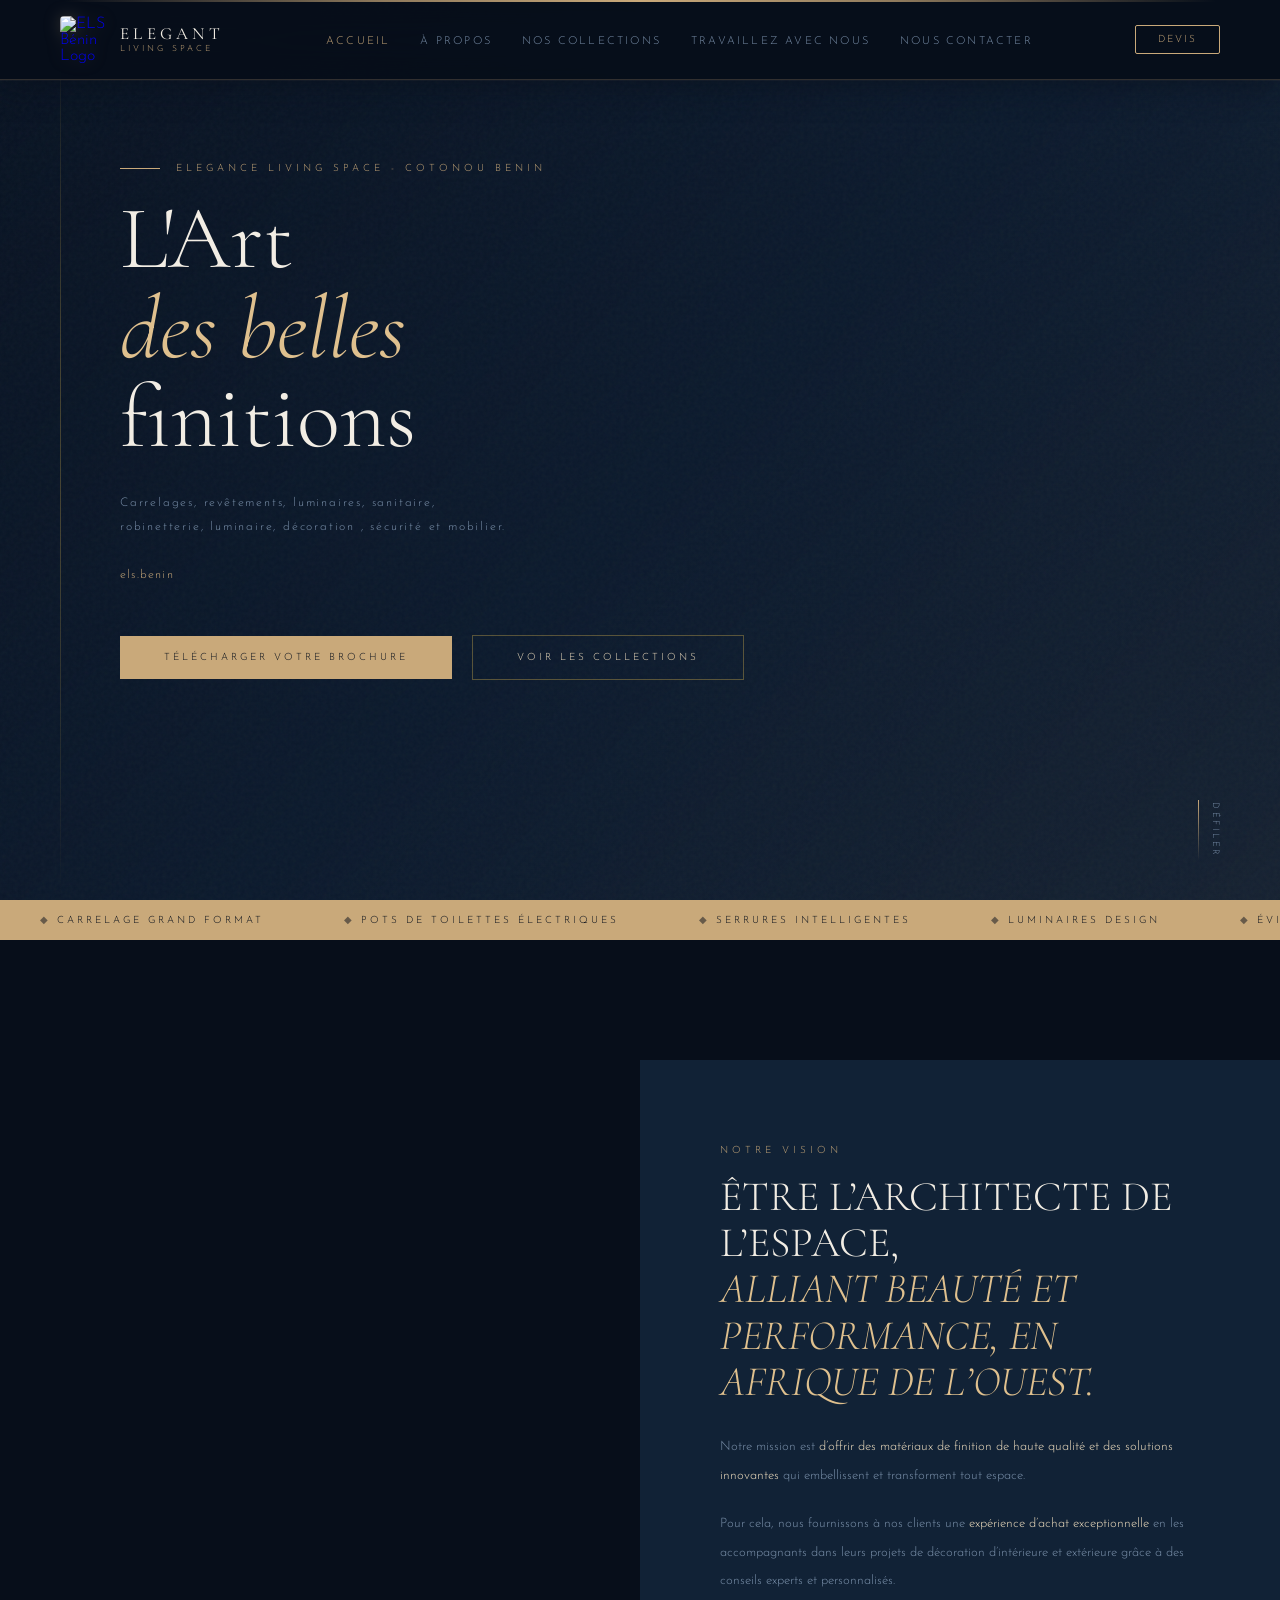
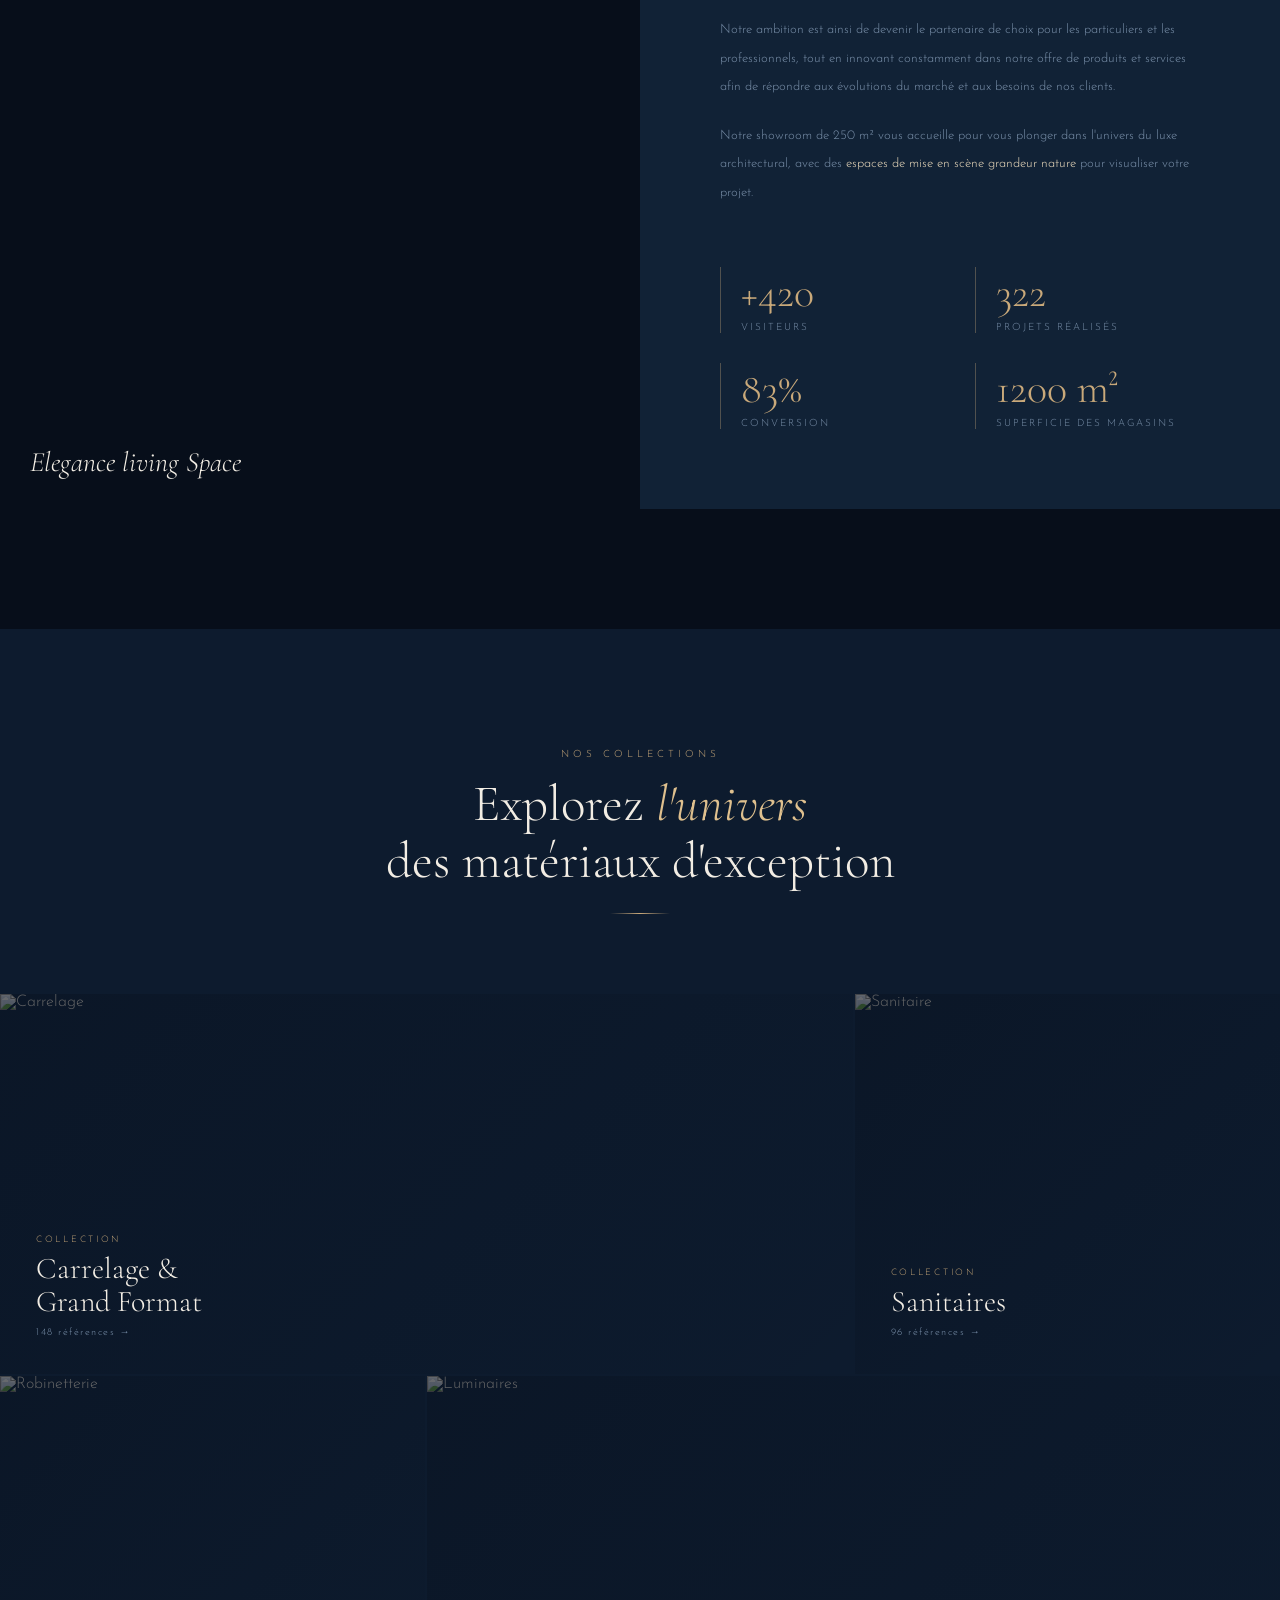
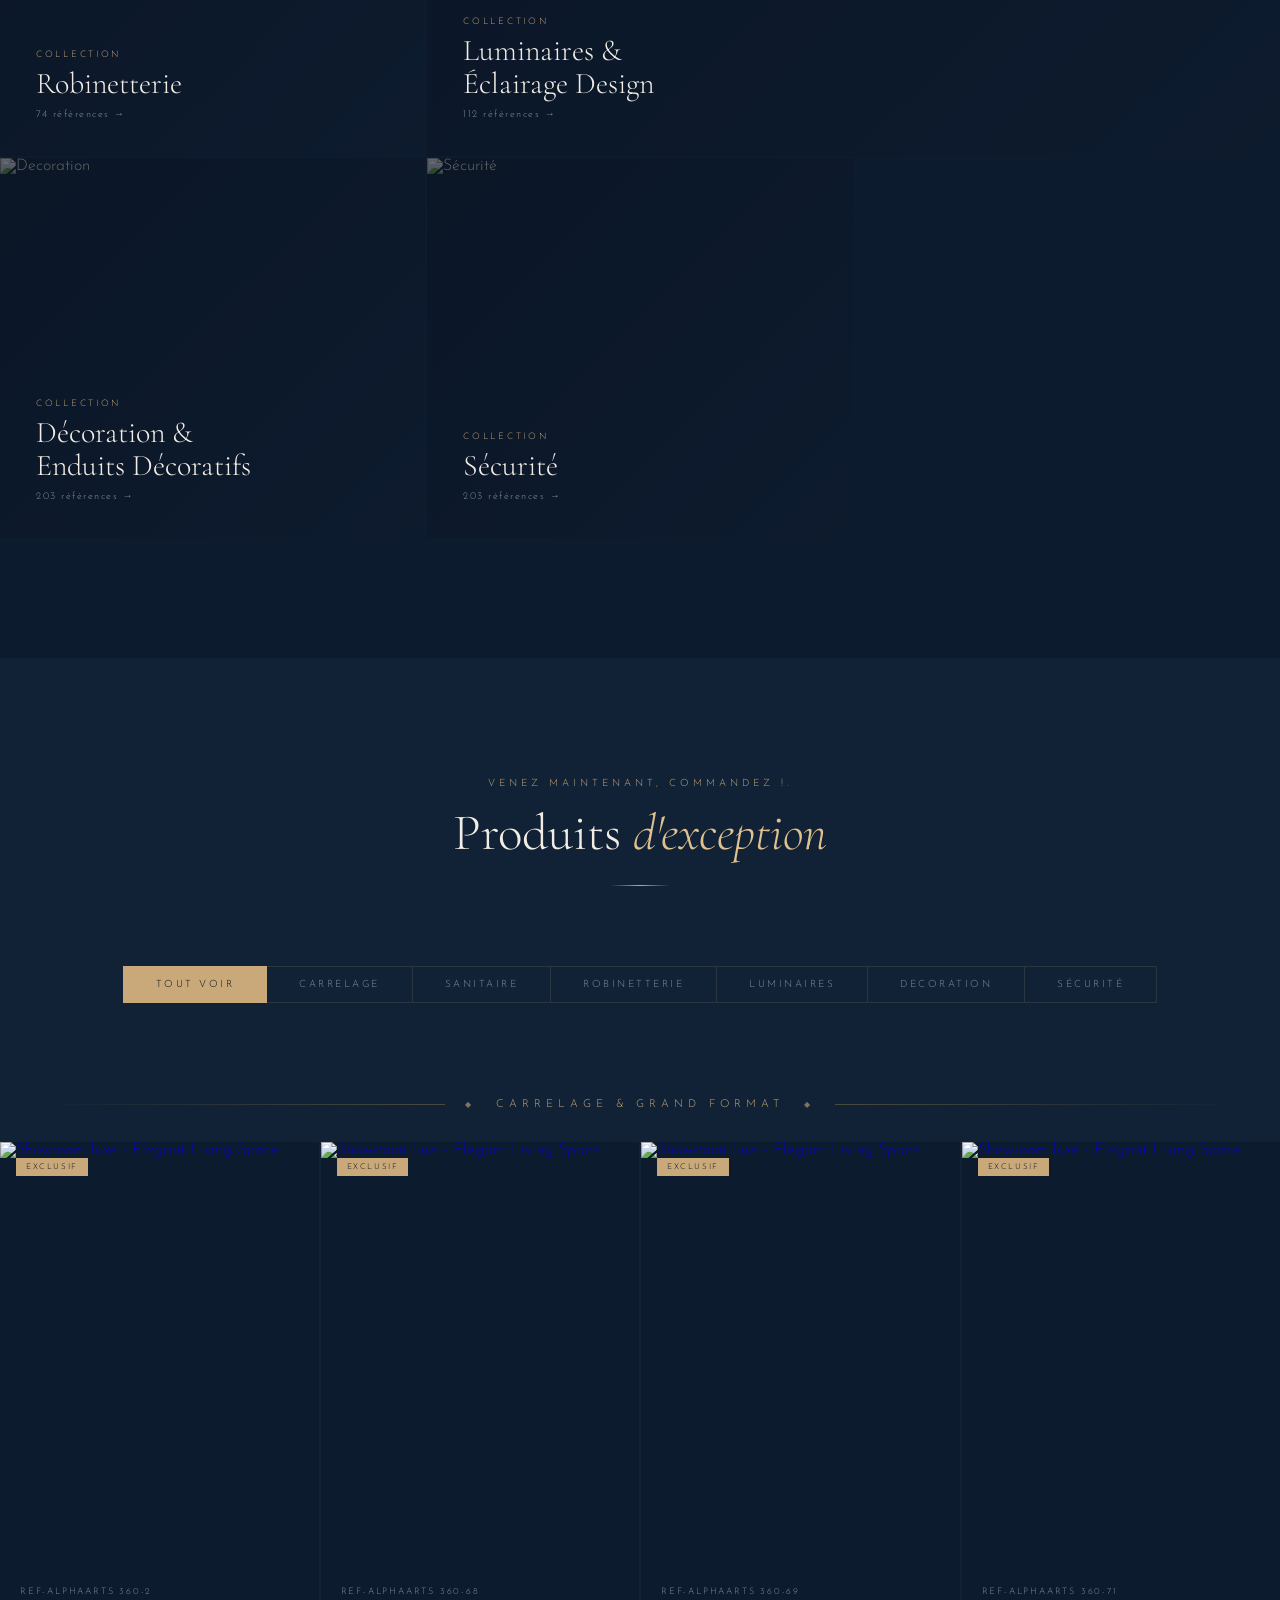
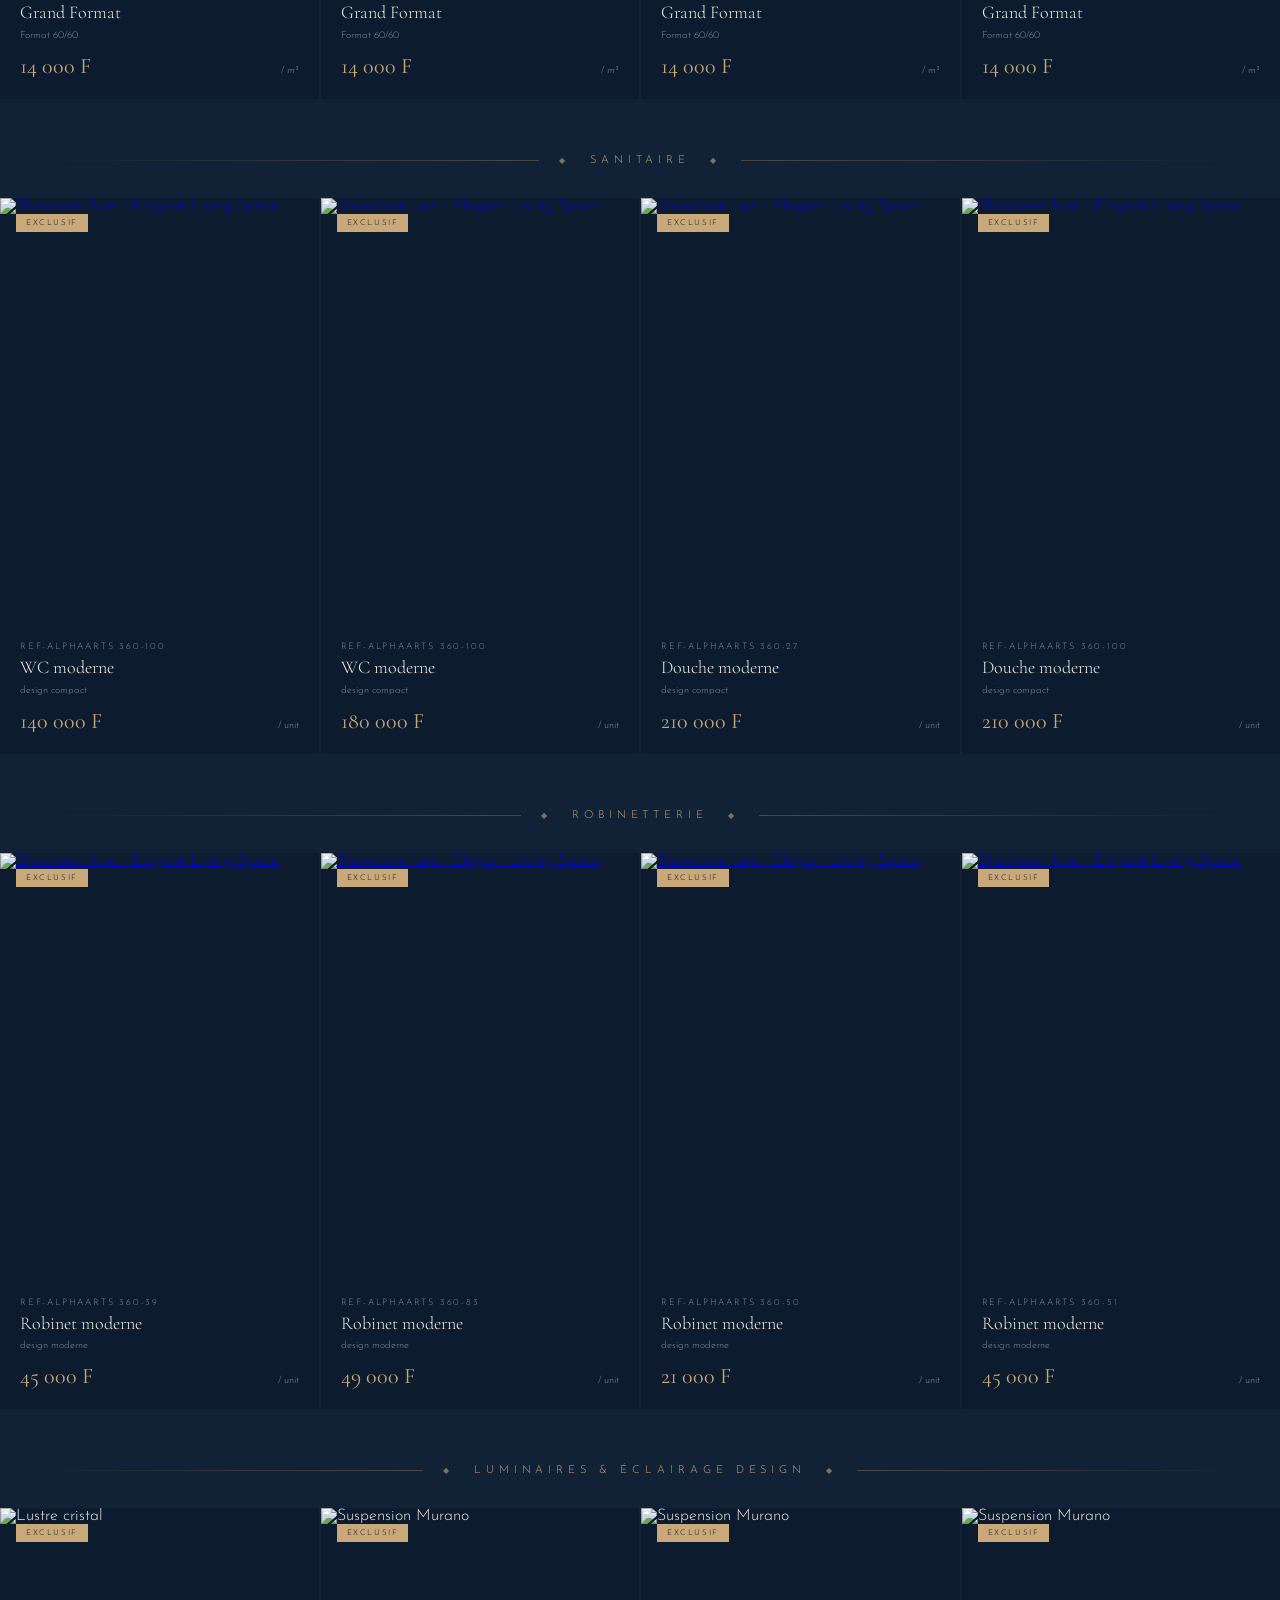
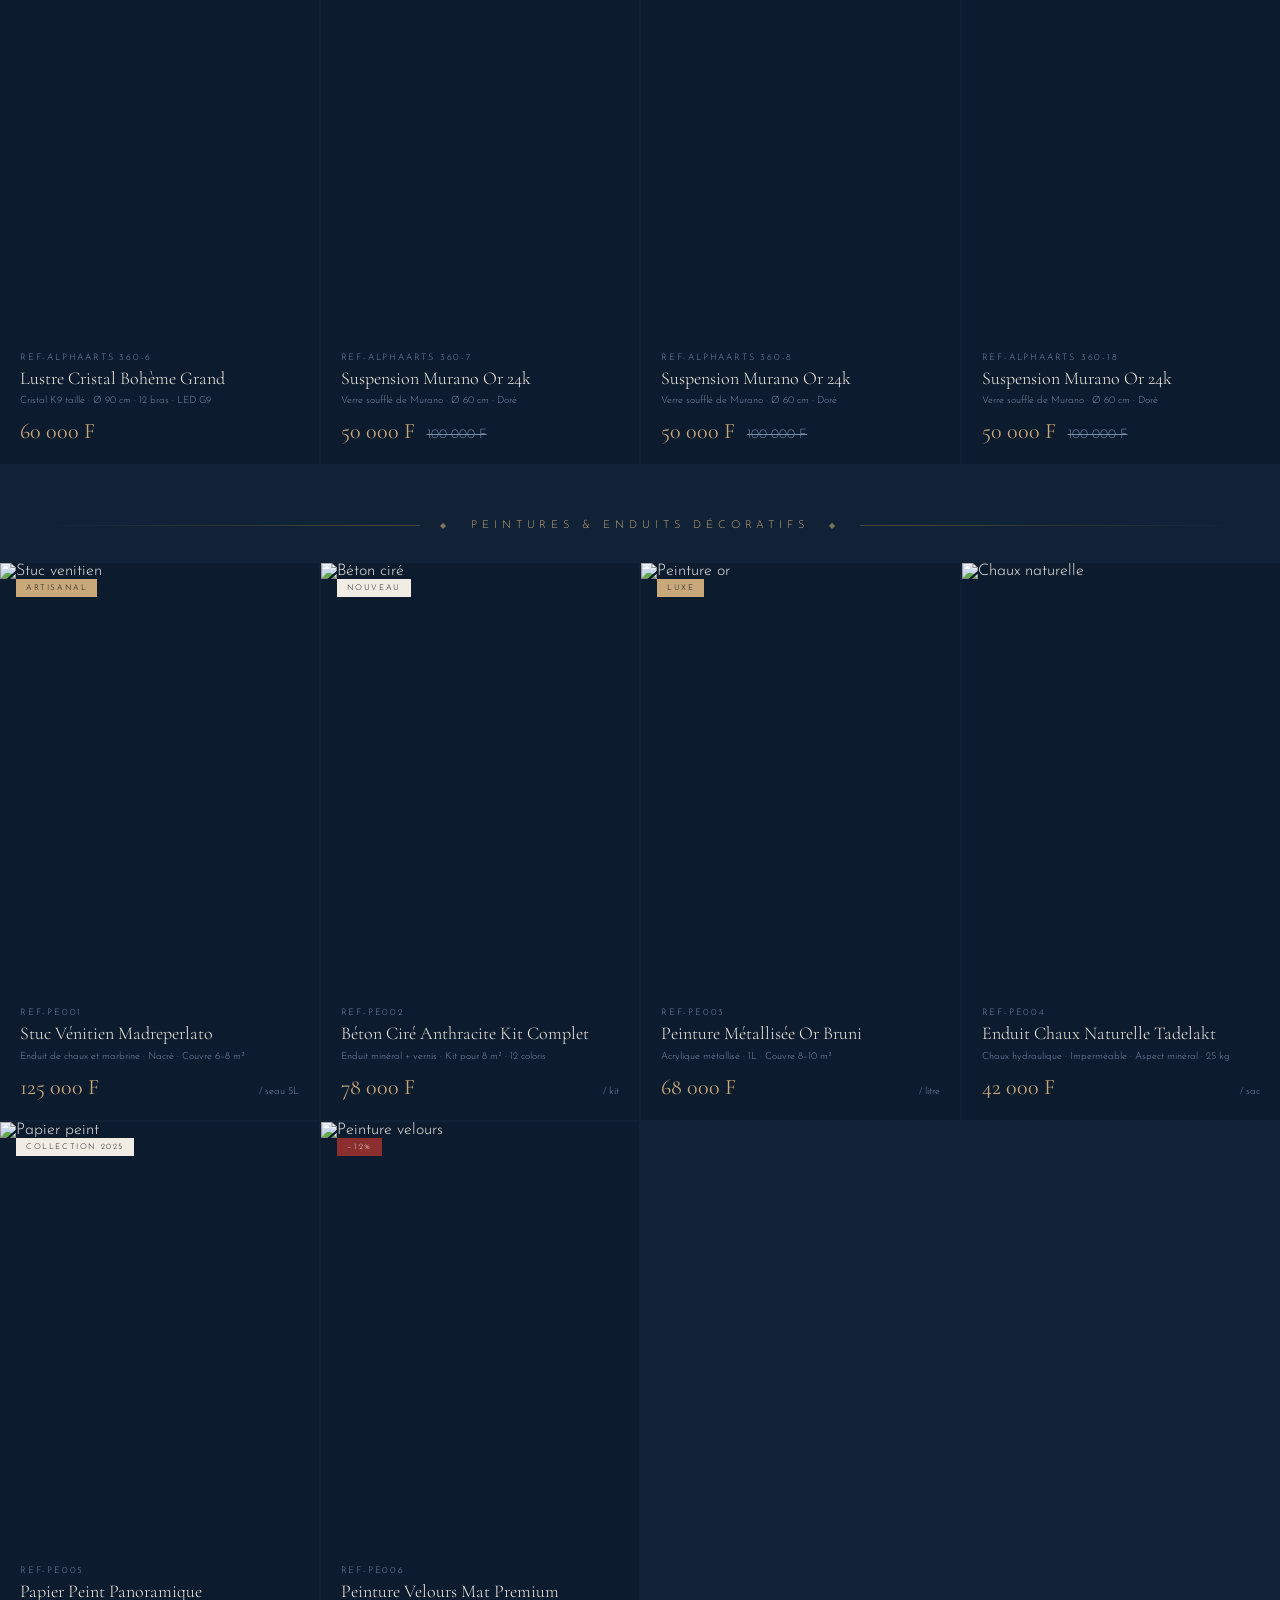
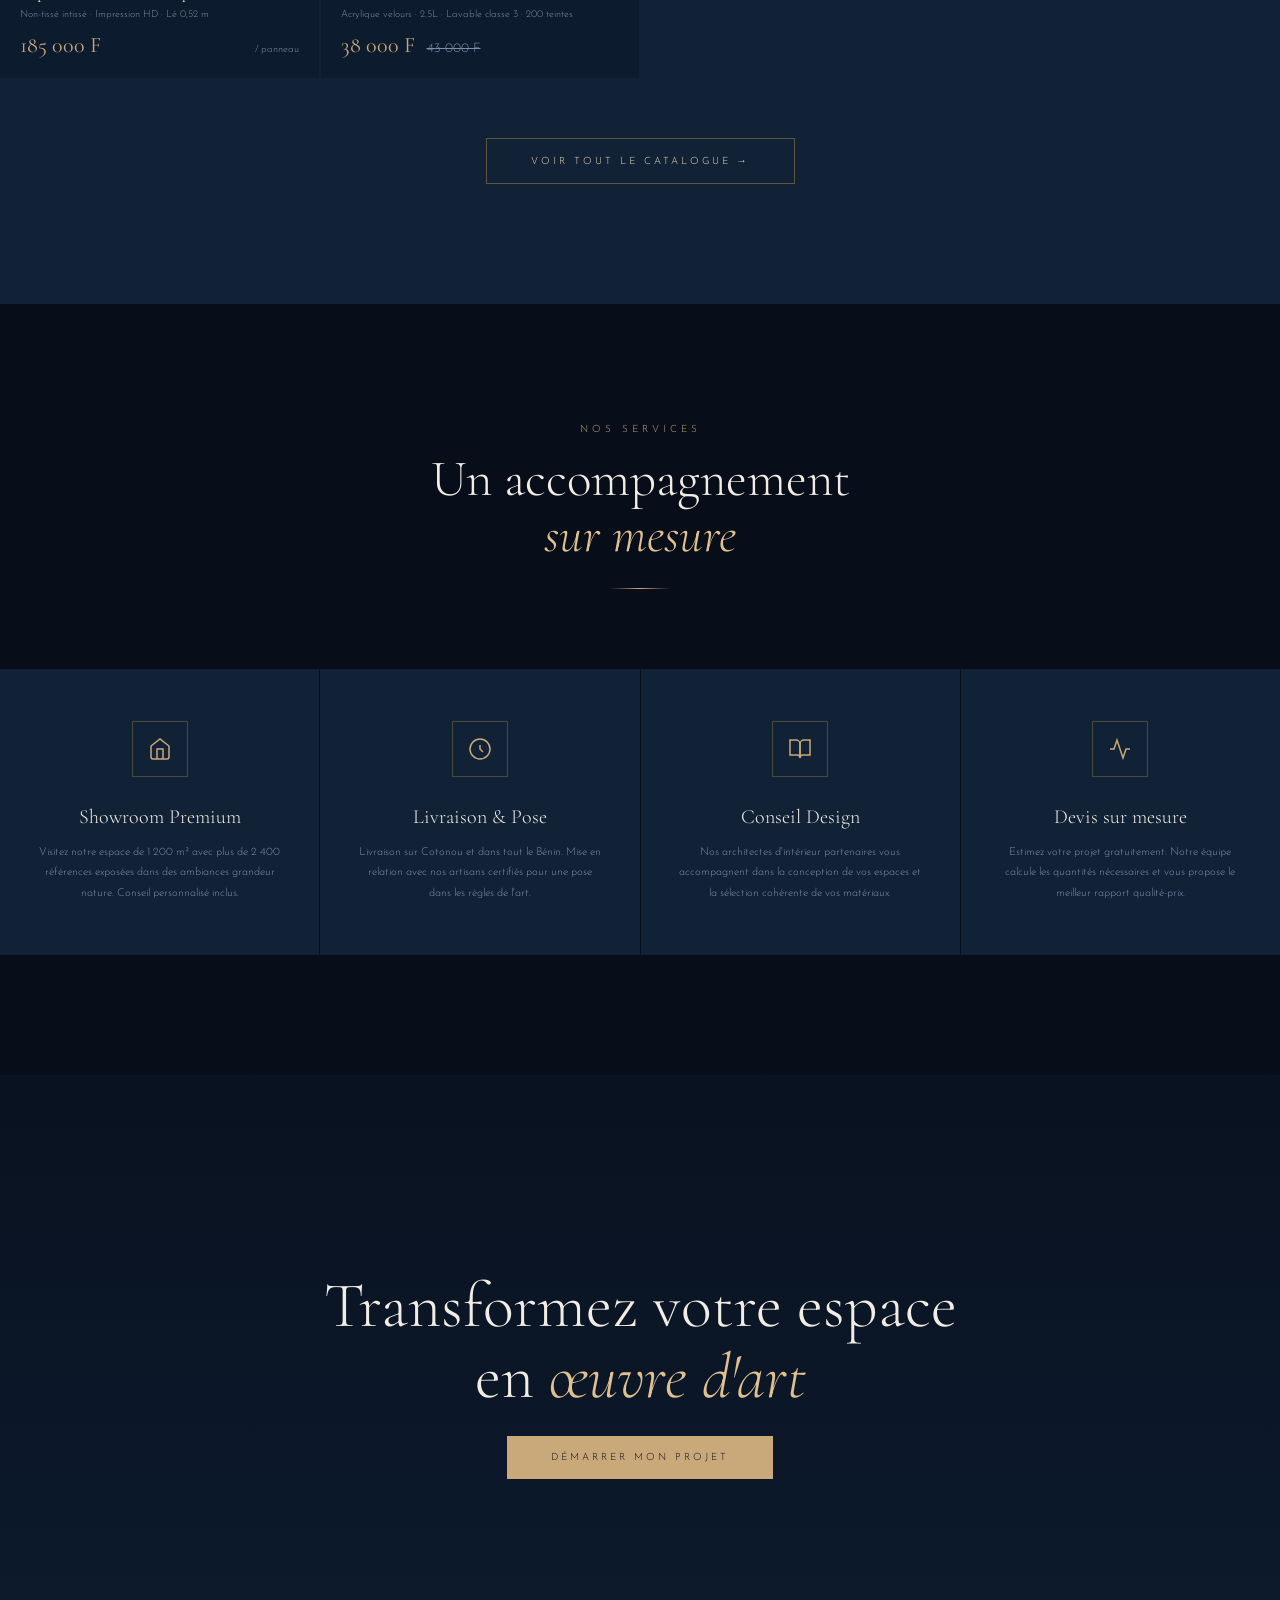
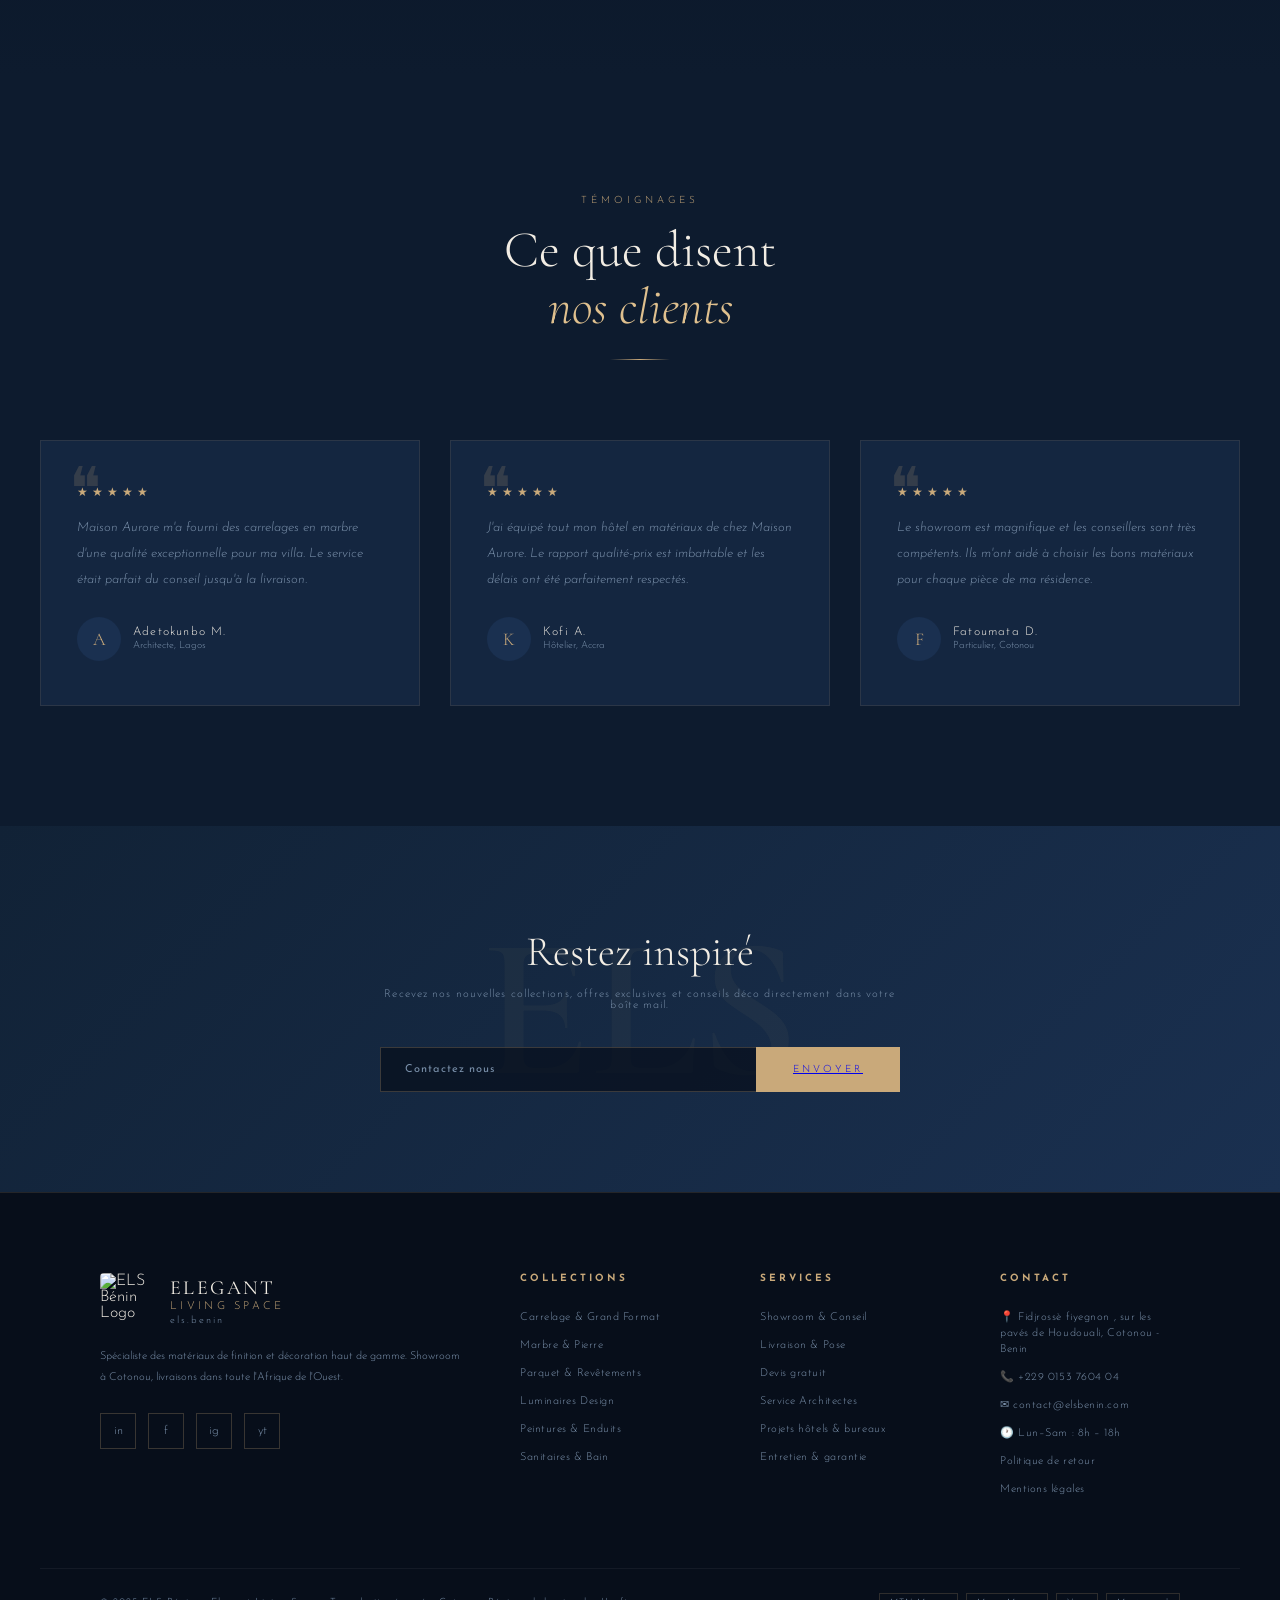
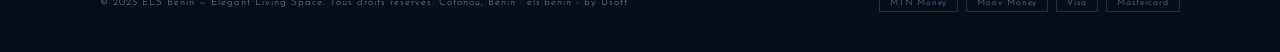
==== commit 3852b275: "Update index.html luminaire produitgrid" ====
--- a/index.html
+++ b/index.html
@@ -1621,103 +1621,77 @@
     <!-- ══════════ LUMINAIRES ══════════ -->
     <div class="prod-card" data-cat="luminaire">
       <div class="prod-img">
-        <img src="https://images.unsplash.com/photo-1524484485831-a92ffc0de03f?w=500&q=85" alt="Lustre cristal">
+        <img src="ALPHAARTS 360-6.jpg" alt="Lustre cristal">
         <span class="prod-badge">Exclusif</span>
         <div class="prod-actions">
-          <button class="prod-btn add" onclick="addToCart('Lustre Cristal Bohème Grand', 950000)">+ Panier</button>
+          <button class="prod-btn add" onclick="addToCart('Lustre Cristal Bohème Grand', 60 000)">+ Écrivez nous</button>
           <button class="prod-btn wish" onclick="toggleWish(this)">♡</button>
         </div>
       </div>
       <div class="prod-info">
-        <p class="prod-ref">REF-LU001</p>
+        <p class="prod-ref">REF-ALPHAARTS 360-6</p>
         <h3 class="prod-name">Lustre Cristal Bohème Grand</h3>
         <p class="prod-matiere">Cristal K9 taillé · Ø 90 cm · 12 bras · LED G9</p>
-        <div class="prod-price-row"><span class="prod-price">950 000 F</span></div>
+        <div class="prod-price-row"><span class="prod-price">60 000 F</span></div>
       </div>
     </div>
 
     <div class="prod-card" data-cat="luminaire">
       <div class="prod-img">
-        <img src="https://images.unsplash.com/photo-1507473885765-e6ed057f782c?w=500&q=85" alt="Suspension Murano">
-        <span class="prod-badge promo">−20%</span>
+        <img src="ALPHAARTS 360-7.jpg" alt="Suspension Murano">
+        <!--<span class="prod-badge promo">−20%</span>-->
+         <span class="prod-badge">Exclusif</span>
         <div class="prod-actions">
-          <button class="prod-btn add" onclick="addToCart('Suspension Murano Or 24k', 380000)">+ Panier</button>
+          <button class="prod-btn add" onclick="addToCart('Suspension Murano Or 24k', 50 000)">+ Panier</button>
           <button class="prod-btn wish" onclick="toggleWish(this)">♡</button>
         </div>
       </div>
       <div class="prod-info">
-        <p class="prod-ref">REF-LU002</p>
+        <p class="prod-ref">REF-ALPHAARTS 360-7</p>
         <h3 class="prod-name">Suspension Murano Or 24k</h3>
         <p class="prod-matiere">Verre soufflé de Murano · Ø 60 cm · Doré</p>
-        <div class="prod-price-row"><span class="prod-price">380 000 F</span><span class="prod-price-old">475 000 F</span></div>
-      </div>
-    </div>
-
-    <div class="prod-card" data-cat="luminaire">
+        <div class="prod-price-row"><span class="prod-price">50 000 F</span><span class="prod-price-old">100 000 F</span></div>
+      </div>
+    </div>
+
+      <div class="prod-card" data-cat="luminaire">
       <div class="prod-img">
-        <img src="https://images.unsplash.com/photo-1565814329452-e1efa11c5b89?w=500&q=85" alt="Applique laiton">
-        <span class="prod-badge new">Nouveau</span>
+        <img src="ALPHAARTS 360-8.jpg" alt="Suspension Murano">
+        <!--<span class="prod-badge promo">−20%</span>-->
+         <span class="prod-badge">Exclusif</span>
         <div class="prod-actions">
-          <button class="prod-btn add" onclick="addToCart('Applique Laiton Brossé', 165000)">+ Panier</button>
+          <button class="prod-btn add" onclick="addToCart('Suspension Murano Or 24k', 50 000)">+ Panier</button>
           <button class="prod-btn wish" onclick="toggleWish(this)">♡</button>
         </div>
       </div>
       <div class="prod-info">
-        <p class="prod-ref">REF-LU003</p>
-        <h3 class="prod-name">Applique Laiton Brossé</h3>
-        <p class="prod-matiere">Laiton massif brossé · LED intégré 3000K · IP44</p>
-        <div class="prod-price-row"><span class="prod-price">165 000 F</span></div>
-      </div>
-    </div>
-
-    <div class="prod-card" data-cat="luminaire">
+        <p class="prod-ref">REF-ALPHAARTS 360-8</p>
+        <h3 class="prod-name">Suspension Murano Or 24k</h3>
+        <p class="prod-matiere">Verre soufflé de Murano · Ø 60 cm · Doré</p>
+        <div class="prod-price-row"><span class="prod-price">50 000 F</span><span class="prod-price-old">100 000 F</span></div>
+      </div>
+    </div>
+
+       <div class="prod-card" data-cat="luminaire">
       <div class="prod-img">
-        <img src="https://images.unsplash.com/photo-1513506003901-1e6a229e2d15?w=500&q=85" alt="Lampe de table design">
+        <img src="ALPHAARTS 360-18.jpg" alt="Suspension Murano">
+        <!--<span class="prod-badge promo">−20%</span>-->
+         <span class="prod-badge">Exclusif</span>
         <div class="prod-actions">
-          <button class="prod-btn add" onclick="addToCart('Lampe Table Marbre & Or', 245000)">+ Panier</button>
+          <button class="prod-btn add" onclick="addToCart('Suspension Murano Or 24k', 50 000)">+ Panier</button>
           <button class="prod-btn wish" onclick="toggleWish(this)">♡</button>
         </div>
       </div>
       <div class="prod-info">
-        <p class="prod-ref">REF-LU004</p>
-        <h3 class="prod-name">Lampe Table Marbre &amp; Or</h3>
-        <p class="prod-matiere">Socle marbre blanc · Pied laiton · Abat-jour lin</p>
-        <div class="prod-price-row"><span class="prod-price">245 000 F</span></div>
-      </div>
-    </div>
-
-    <div class="prod-card" data-cat="luminaire">
-      <div class="prod-img">
-        <img src="https://images.unsplash.com/photo-1558618047-f4e8c5e0f8e2?w=500&q=85" alt="Spot encastré">
-        <div class="prod-actions">
-          <button class="prod-btn add" onclick="addToCart('Spot Encastré Doré LED', 48000)">+ Panier</button>
-          <button class="prod-btn wish" onclick="toggleWish(this)">♡</button>
-        </div>
-      </div>
-      <div class="prod-info">
-        <p class="prod-ref">REF-LU005</p>
-        <h3 class="prod-name">Spot Encastré Doré LED</h3>
-        <p class="prod-matiere">Aluminium doré · LED 7W 3000K · Orientable 35°</p>
-        <div class="prod-price-row"><span class="prod-price">48 000 F</span><span class="prod-unit">/ unité</span></div>
-      </div>
-    </div>
-
-    <div class="prod-card" data-cat="luminaire">
-      <div class="prod-img">
-        <img src="https://images.unsplash.com/photo-1586023492125-27b2c045efd7?w=500&q=85" alt="Ruban LED">
-        <span class="prod-badge new">Smart</span>
-        <div class="prod-actions">
-          <button class="prod-btn add" onclick="addToCart('Profil LED Aluminium Premium', 35000)">+ Panier</button>
-          <button class="prod-btn wish" onclick="toggleWish(this)">♡</button>
-        </div>
-      </div>
-      <div class="prod-info">
-        <p class="prod-ref">REF-LU006</p>
-        <h3 class="prod-name">Profil LED Aluminium Premium</h3>
-        <p class="prod-matiere">Profilé alu · Ruban LED RGBWW · Compatible domotique</p>
-        <div class="prod-price-row"><span class="prod-price">35 000 F</span><span class="prod-unit">/ ml</span></div>
-      </div>
-    </div>
+        <p class="prod-ref">REF-ALPHAARTS 360-18</p>
+        <h3 class="prod-name">Suspension Murano Or 24k</h3>
+        <p class="prod-matiere">Verre soufflé de Murano · Ø 60 cm · Doré</p>
+        <div class="prod-price-row"><span class="prod-price">50 000 F</span><span class="prod-price-old">100 000 F</span></div>
+      </div>
+    </div>
+
+
+    
   </div>
 
   <!-- ══ SÉPARATEUR ══ -->
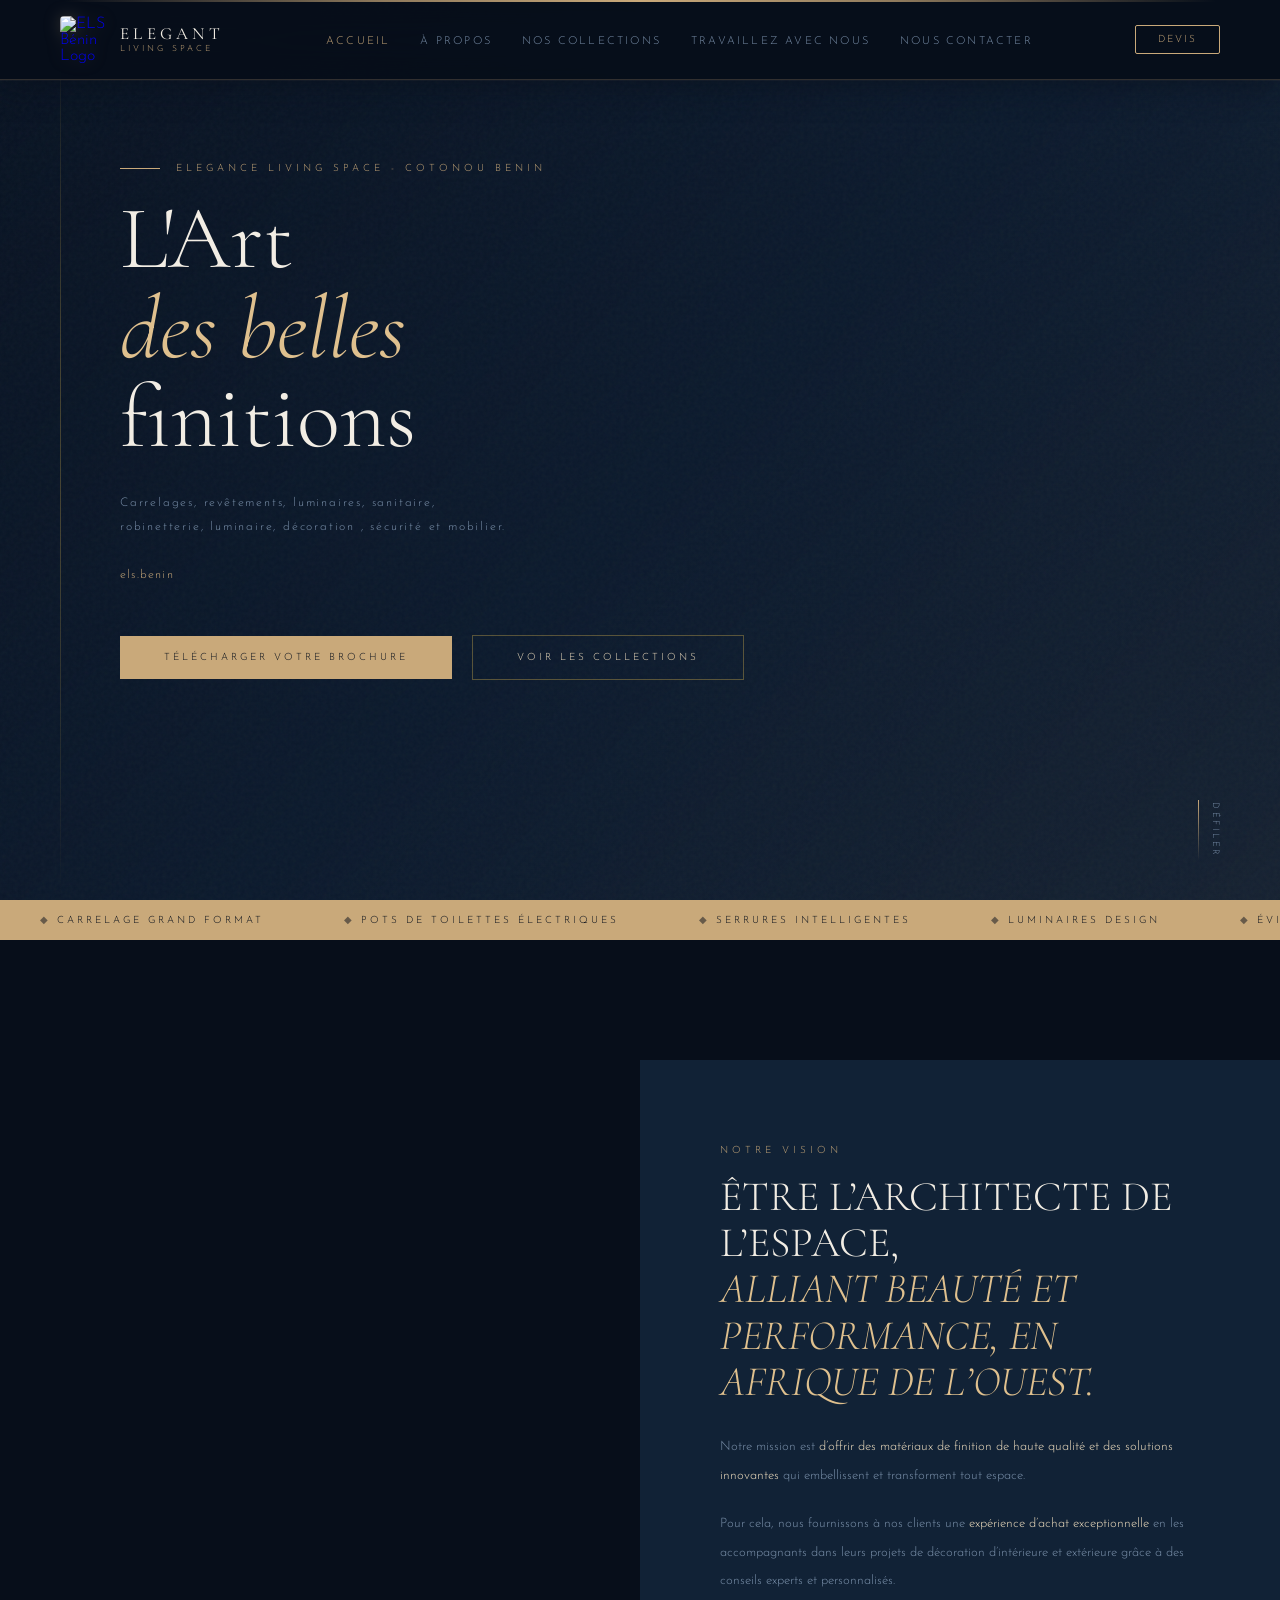
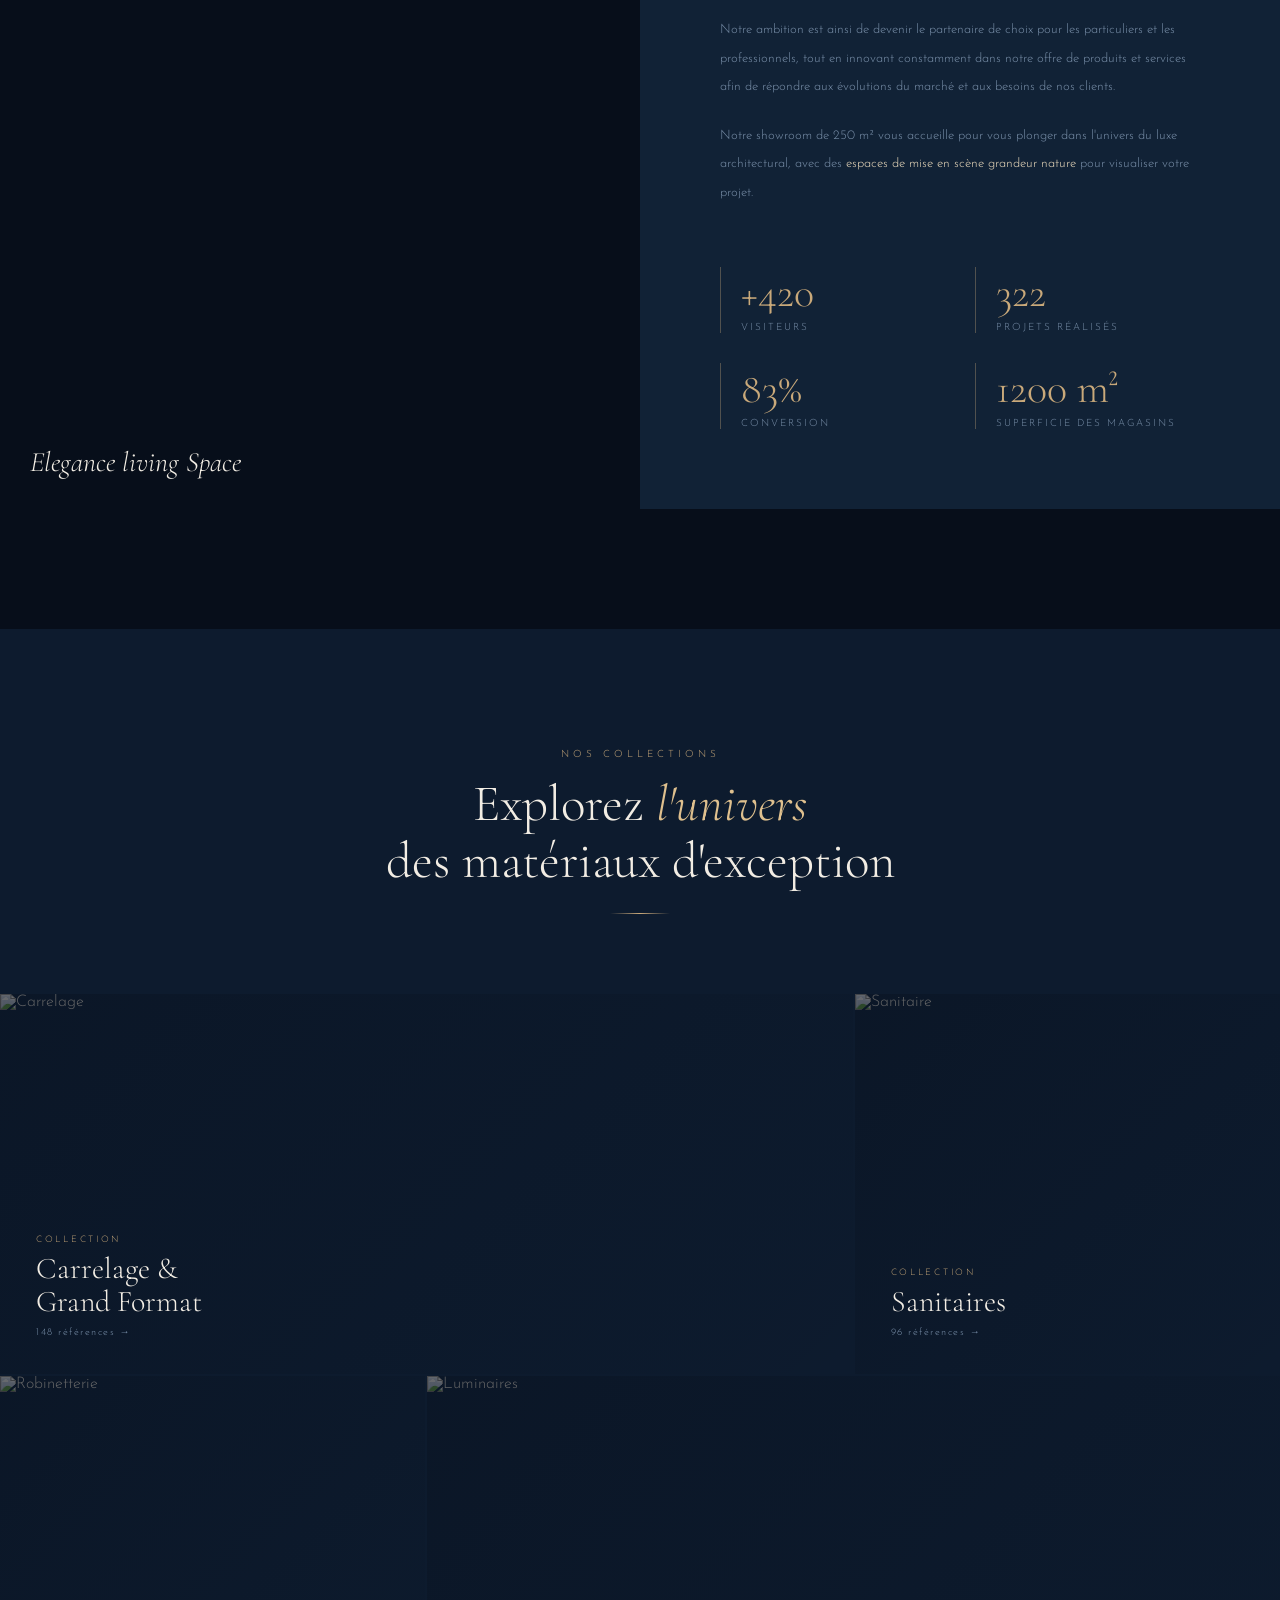
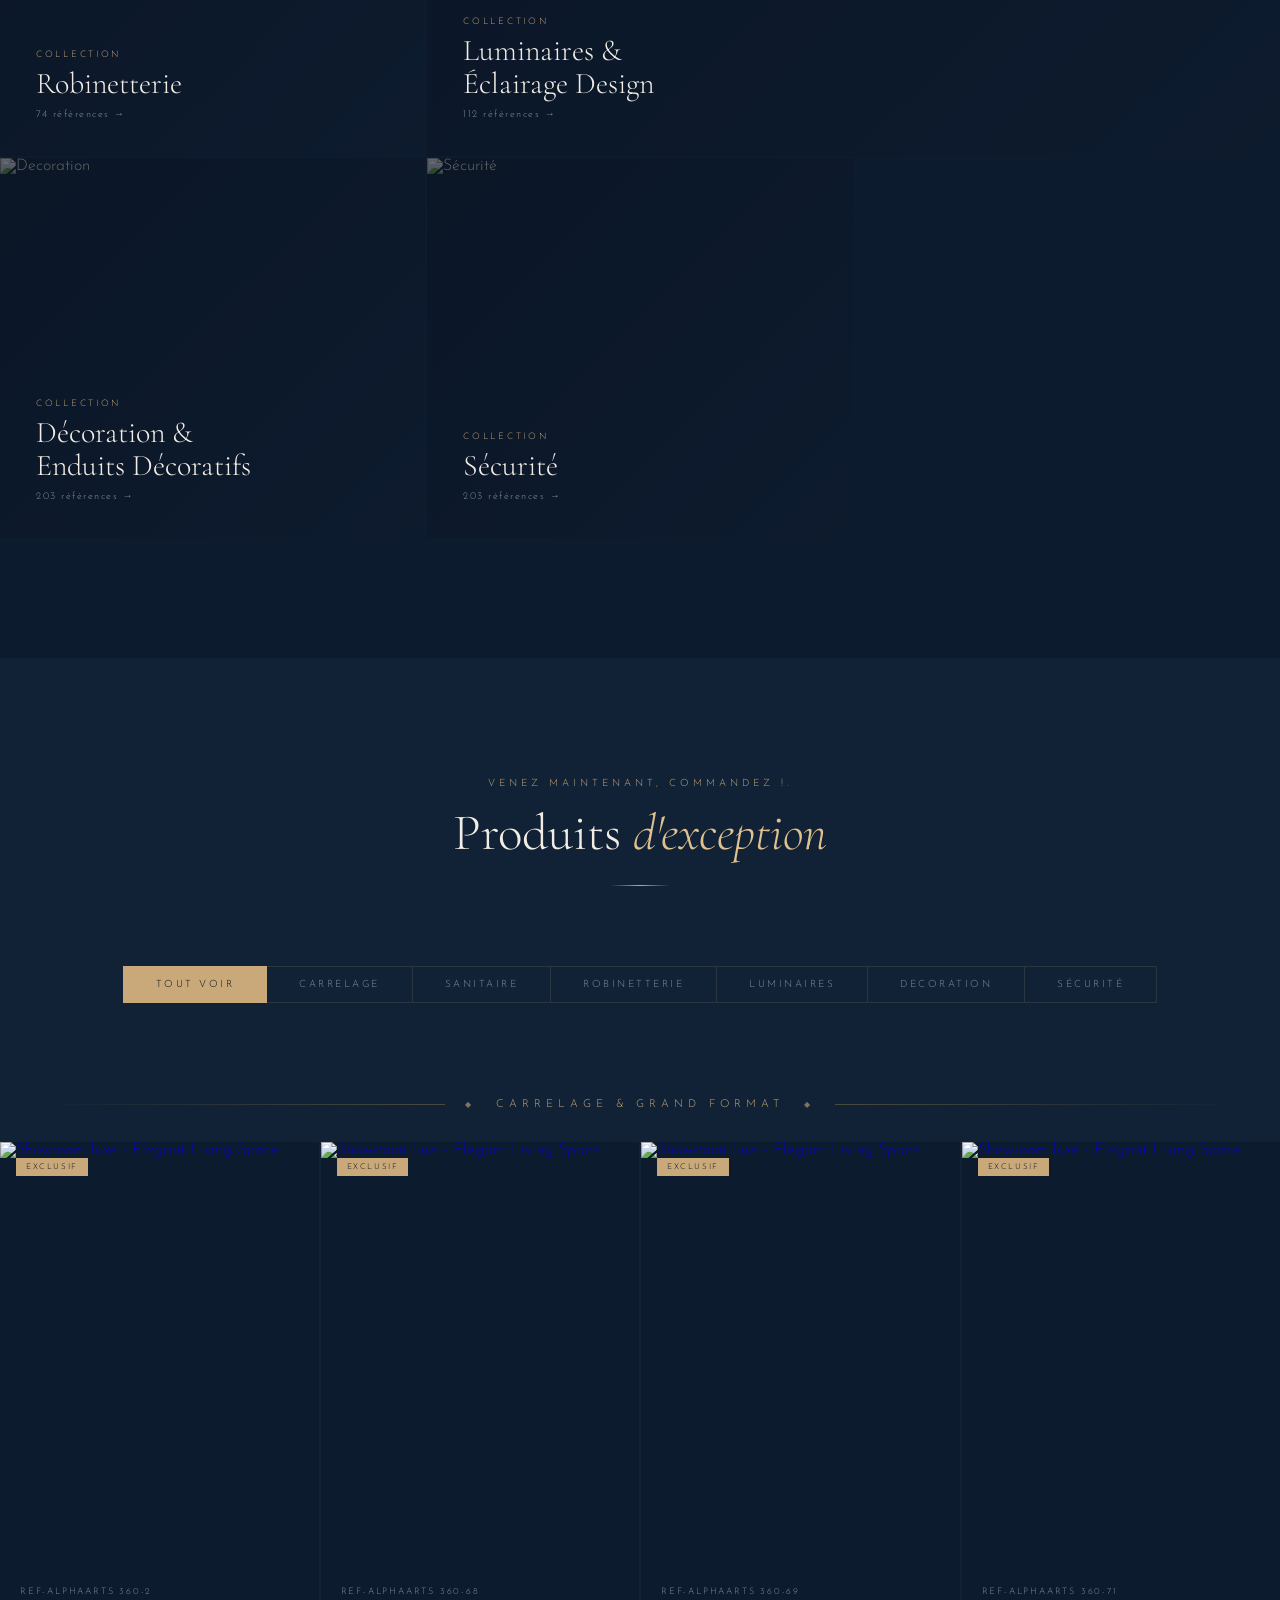
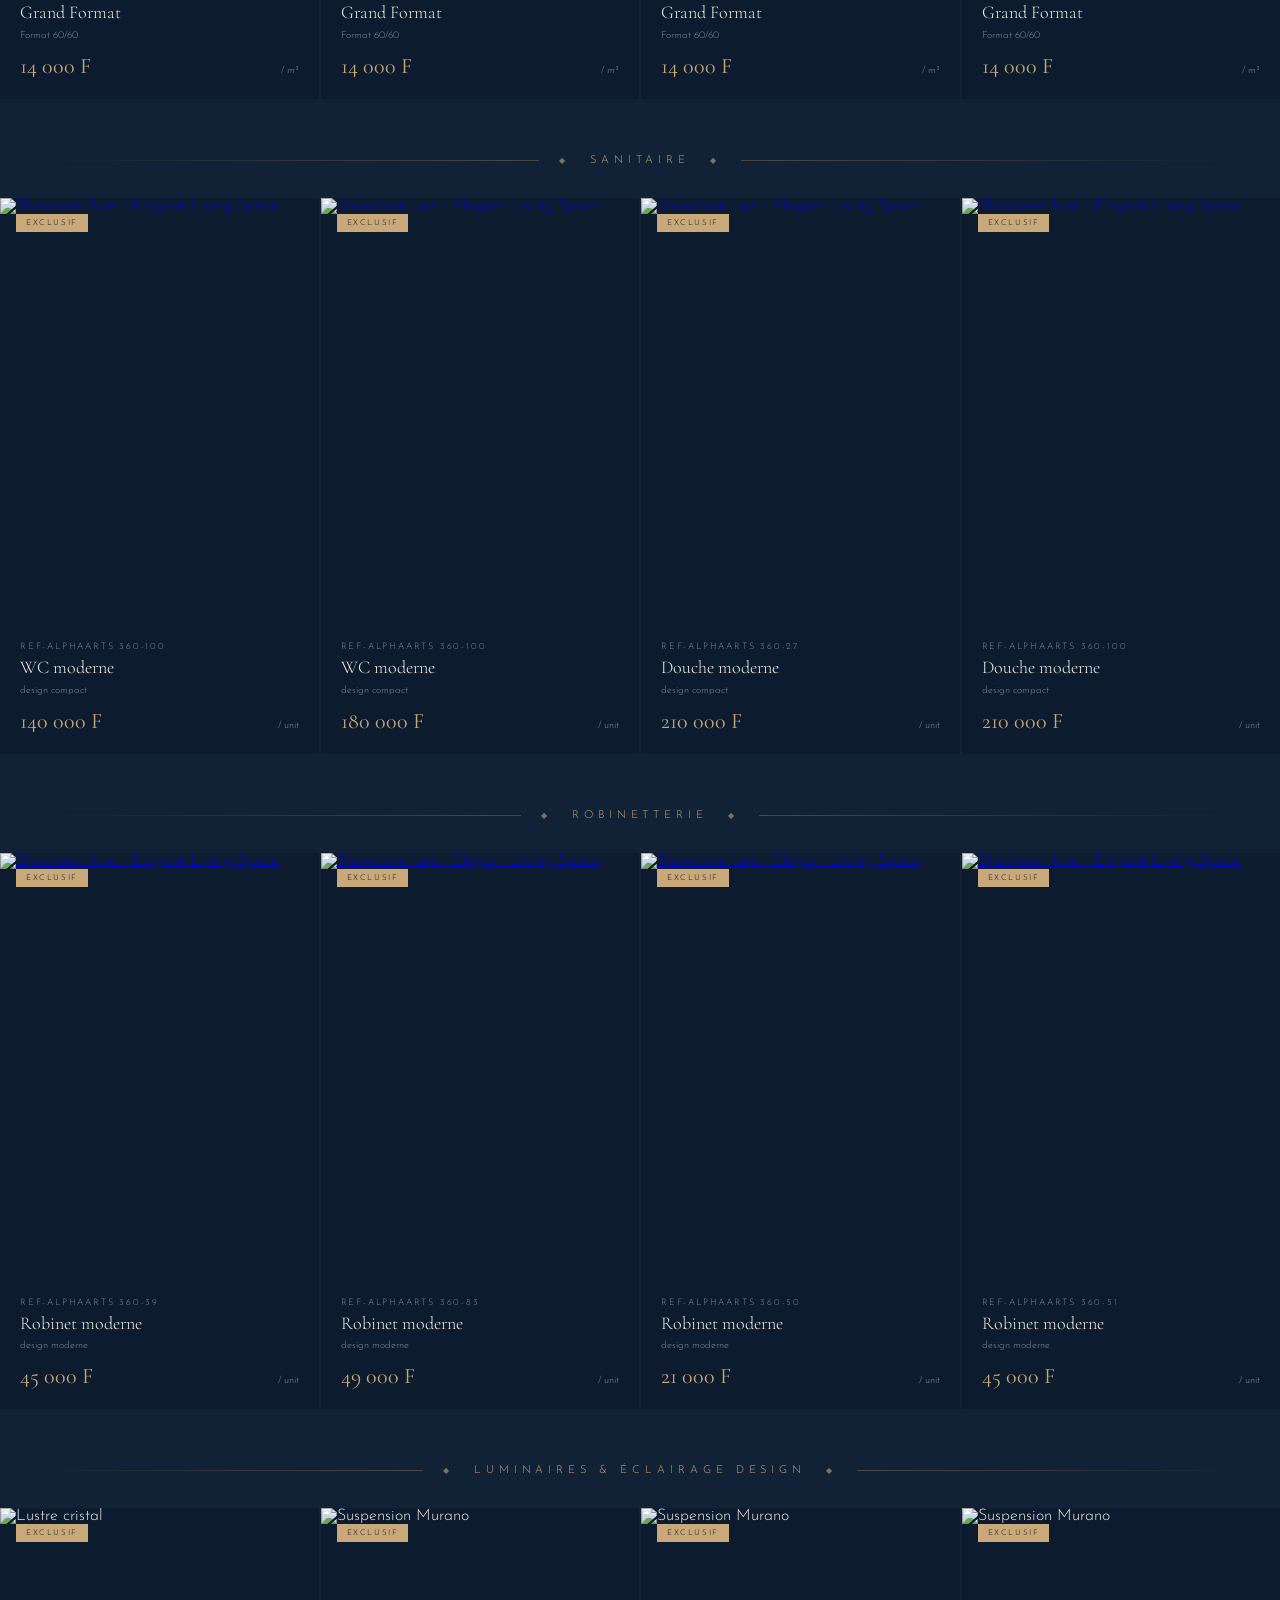
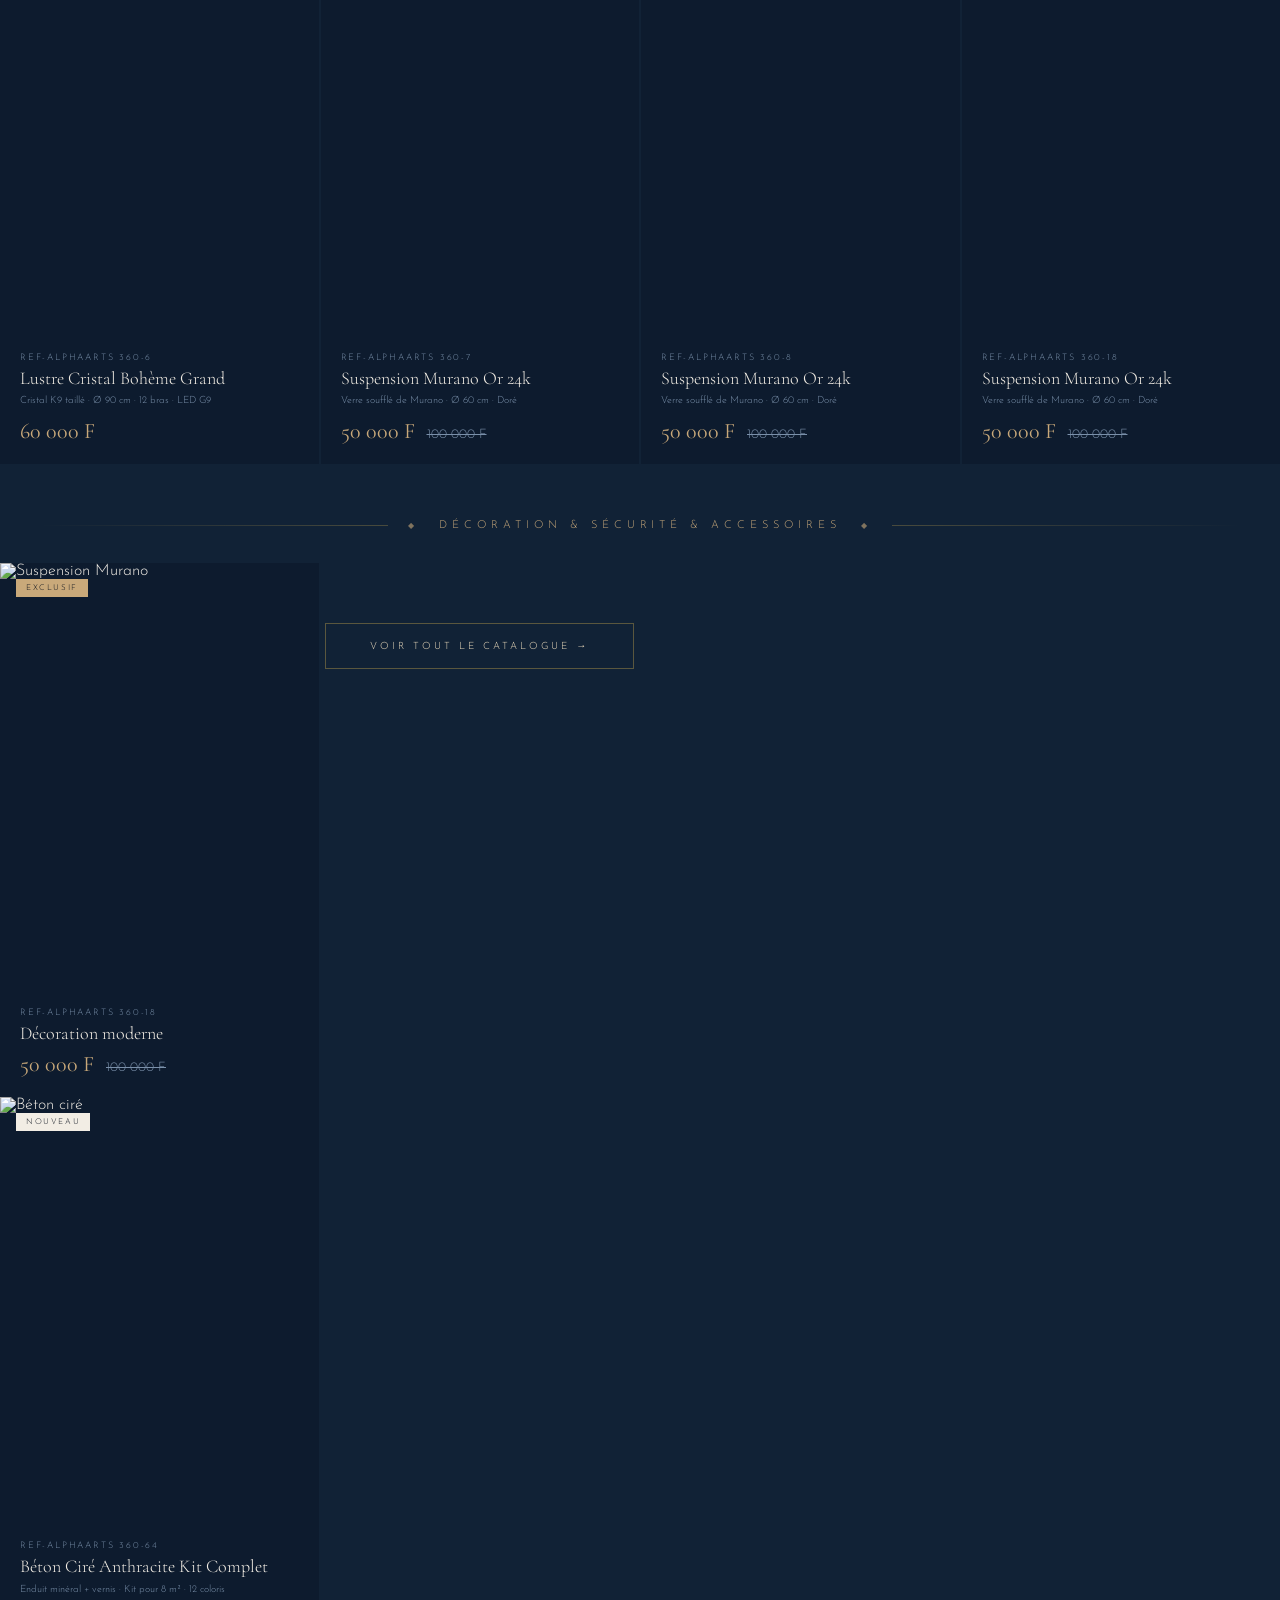
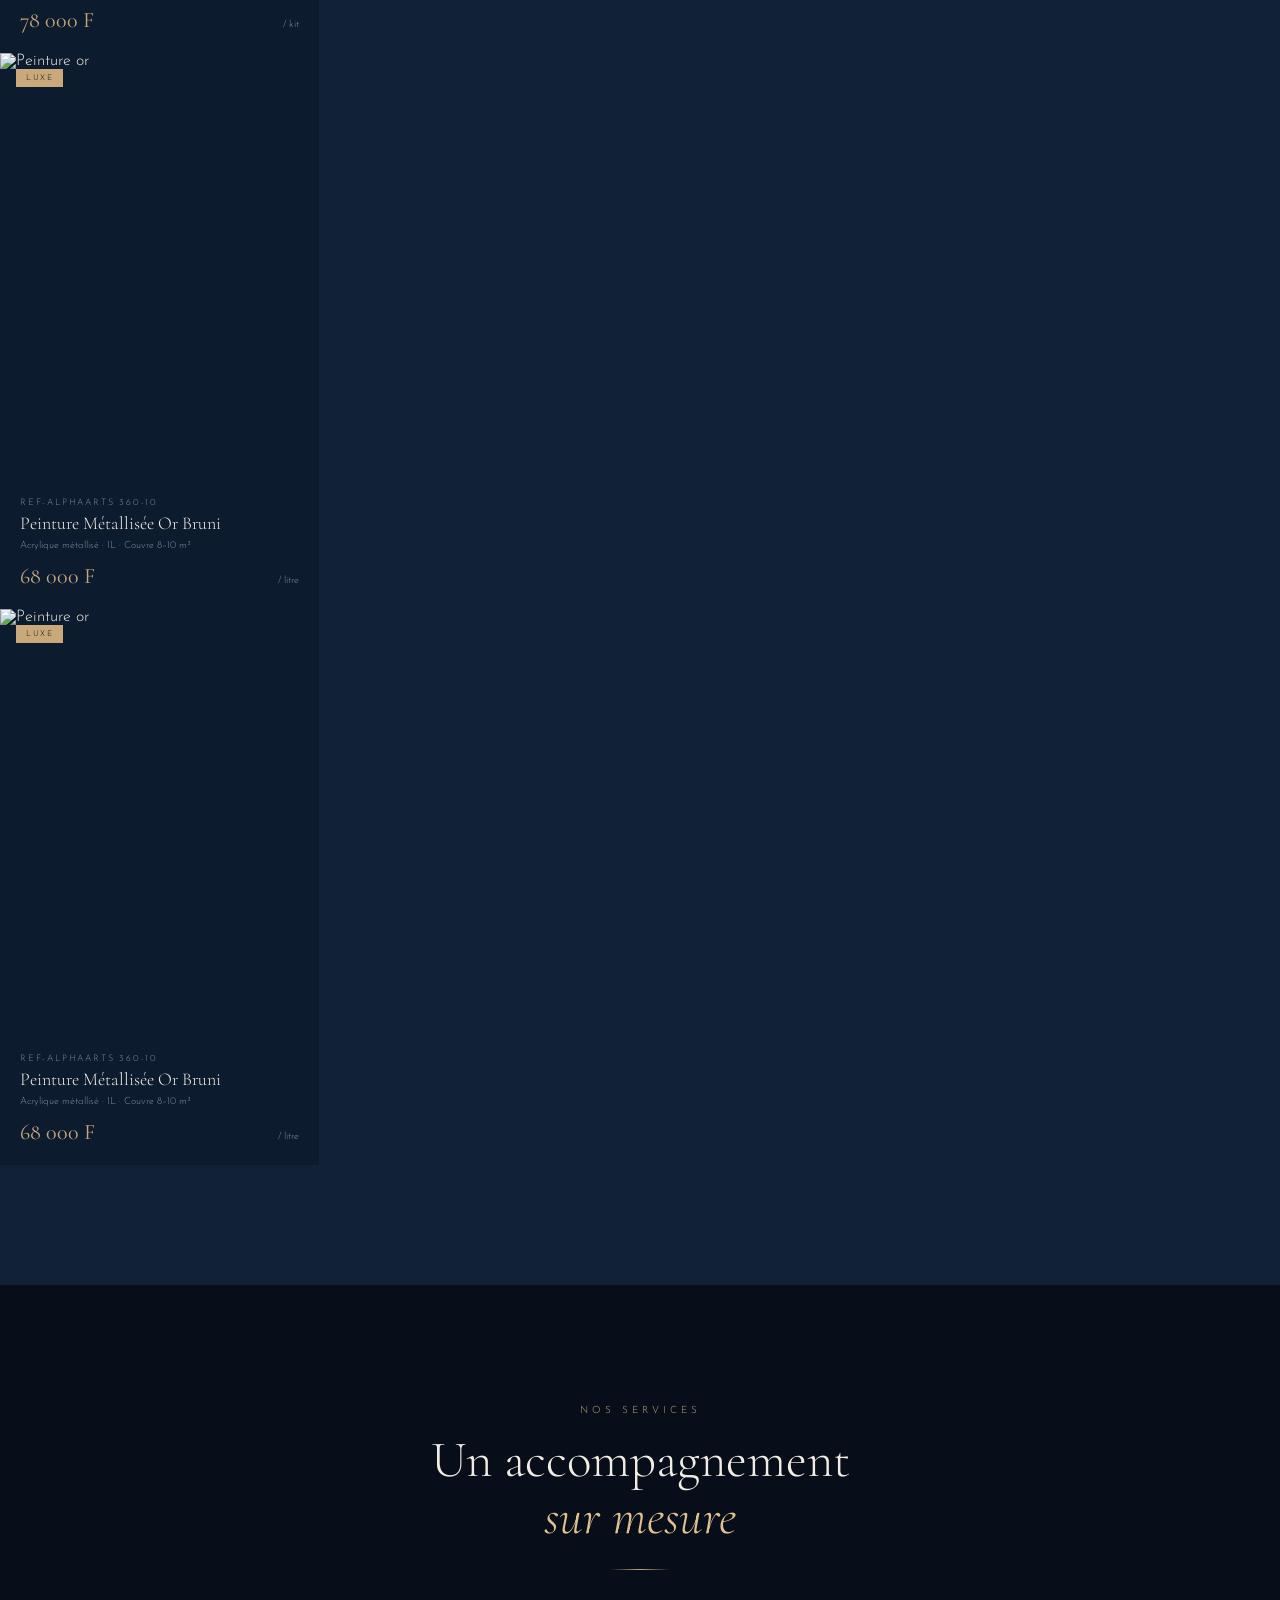
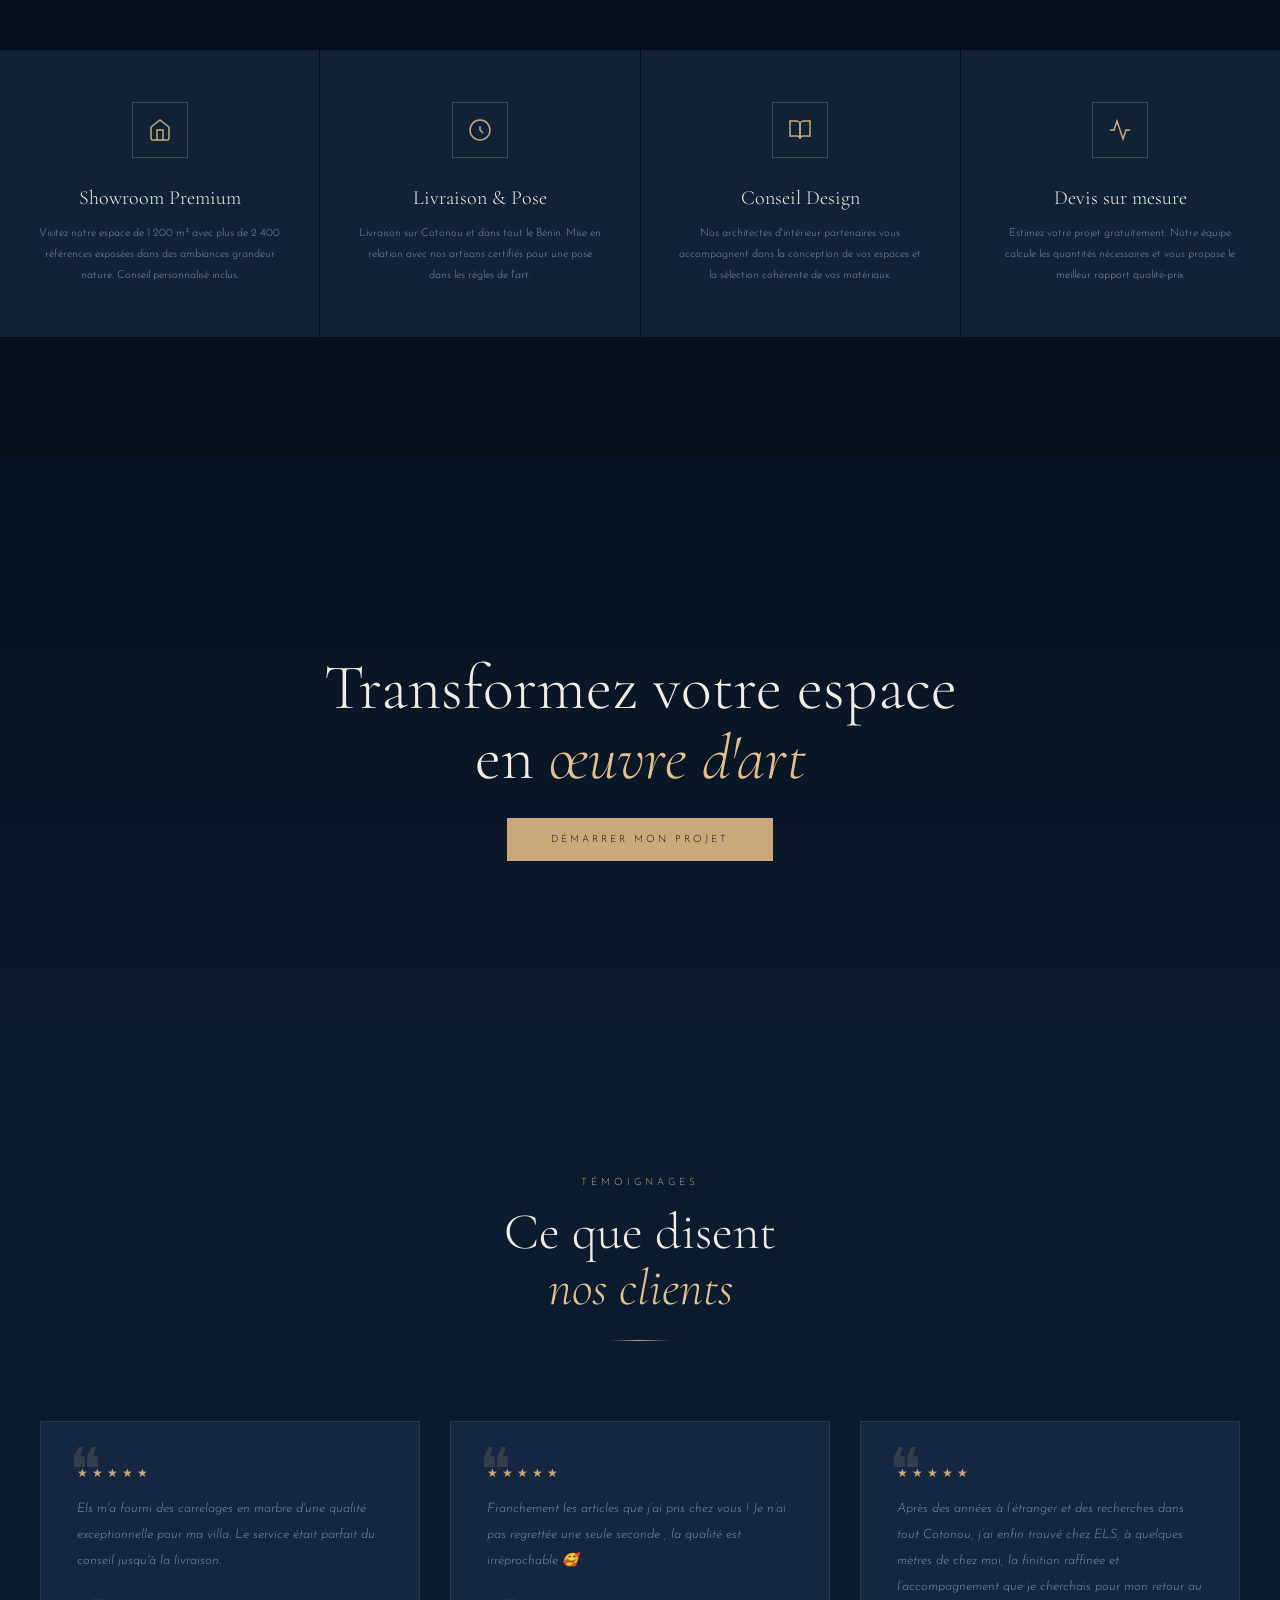
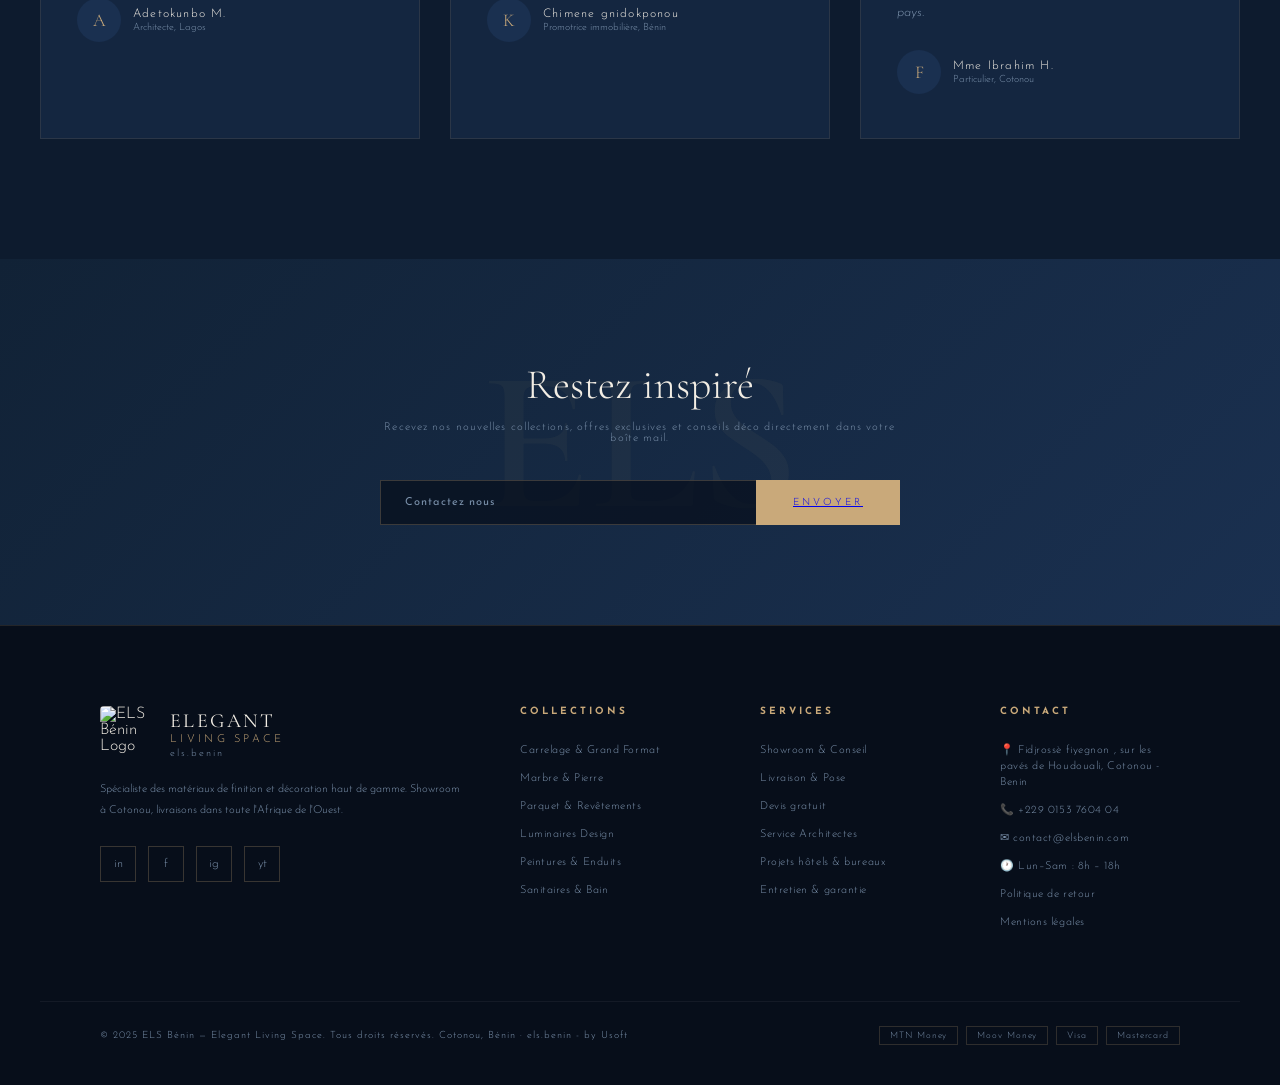
==== commit e3bb50a8: "Update index.html update temoignage" ====
--- a/index.html
+++ b/index.html
@@ -1642,7 +1642,7 @@
         <!--<span class="prod-badge promo">−20%</span>-->
          <span class="prod-badge">Exclusif</span>
         <div class="prod-actions">
-          <button class="prod-btn add" onclick="addToCart('Suspension Murano Or 24k', 50 000)">+ Panier</button>
+          <button class="prod-btn add" onclick="addToCart('Suspension Murano Or 24k', 50 000)">+ Ecrivez nous</button>
           <button class="prod-btn wish" onclick="toggleWish(this)">♡</button>
         </div>
       </div>
@@ -1660,7 +1660,7 @@
         <!--<span class="prod-badge promo">−20%</span>-->
          <span class="prod-badge">Exclusif</span>
         <div class="prod-actions">
-          <button class="prod-btn add" onclick="addToCart('Suspension Murano Or 24k', 50 000)">+ Panier</button>
+          <button class="prod-btn add" onclick="addToCart('Suspension Murano Or 24k', 50 000)">+ Ecrivez nous</button>
           <button class="prod-btn wish" onclick="toggleWish(this)">♡</button>
         </div>
       </div>
@@ -1678,7 +1678,7 @@
         <!--<span class="prod-badge promo">−20%</span>-->
          <span class="prod-badge">Exclusif</span>
         <div class="prod-actions">
-          <button class="prod-btn add" onclick="addToCart('Suspension Murano Or 24k', 50 000)">+ Panier</button>
+          <button class="prod-btn add" onclick="addToCart('Suspension Murano Or 24k', 50 000)">+ Ecrivez nous</button>
           <button class="prod-btn wish" onclick="toggleWish(this)">♡</button>
         </div>
       </div>
@@ -1697,111 +1697,79 @@
   <!-- ══ SÉPARATEUR ══ -->
   <div class="cat-section-label">
     <span class="cat-sec-icon">◆</span>
-    <span>Peintures &amp; Enduits Décoratifs</span>
+    <span> Décoration &amp; Sécurité &amp; Accessoires </span>
     <span class="cat-sec-icon">◆</span>
   </div>
   <div class="produits-grid" id="gridPeinture">
     <!-- ══════════ PEINTURES ══════════ -->
-    <div class="prod-card" data-cat="peinture">
+ <div class="prod-card" data-cat="decoration">
       <div class="prod-img">
-        <img src="https://images.unsplash.com/photo-1562184552-997c461abbe6?w=500&q=85" alt="Stuc venitien">
-        <span class="prod-badge">Artisanal</span>
+        <img src="ALPHAARTS 360-10.jpg" alt="Suspension Murano">
+        <!--<span class="prod-badge promo">−20%</span>-->
+         <span class="prod-badge">Exclusif</span>
         <div class="prod-actions">
-          <button class="prod-btn add" onclick="addToCart('Stuc Vénitien Madreperlato', 125000)">+ Panier</button>
+          <button class="prod-btn add" onclick="addToCart('Suspension Murano Or 24k', 50 000)">+ Ecrivez nous</button>
           <button class="prod-btn wish" onclick="toggleWish(this)">♡</button>
         </div>
       </div>
       <div class="prod-info">
-        <p class="prod-ref">REF-PE001</p>
-        <h3 class="prod-name">Stuc Vénitien Madreperlato</h3>
-        <p class="prod-matiere">Enduit de chaux et marbrine · Nacré · Couvre 6–8 m²</p>
-        <div class="prod-price-row"><span class="prod-price">125 000 F</span><span class="prod-unit">/ seau 5L</span></div>
-      </div>
-    </div>
-
-    <div class="prod-card" data-cat="peinture">
+        <p class="prod-ref">REF-ALPHAARTS 360-18</p>
+        <h3 class="prod-name">Décoration moderne</h3>
+       <!-- <p class="prod-matiere">Verre soufflé de Murano · Ø 60 cm · Doré</p>-->
+        <div class="prod-price-row"><span class="prod-price">50 000 F</span><span class="prod-price-old">100 000 F</span></div>
+      </div>
+
+    <div class="prod-card" data-cat="securite">
       <div class="prod-img">
-        <img src="https://images.unsplash.com/photo-1589939705384-5185137a7f0f?w=500&q=85" alt="Béton ciré">
+        <img src="ALPHAARTS 360-64.jpg" alt="Béton ciré">
         <span class="prod-badge new">Nouveau</span>
         <div class="prod-actions">
-          <button class="prod-btn add" onclick="addToCart('Béton Ciré Anthracite Kit Complet', 78000)">+ Panier</button>
+          <button class="prod-btn add" onclick="addToCart('Béton Ciré Anthracite Kit Complet', 78000)">+ Ecrivez nous</button>
           <button class="prod-btn wish" onclick="toggleWish(this)">♡</button>
         </div>
       </div>
       <div class="prod-info">
-        <p class="prod-ref">REF-PE002</p>
+        <p class="prod-ref">REF-ALPHAARTS 360-64</p>
         <h3 class="prod-name">Béton Ciré Anthracite Kit Complet</h3>
         <p class="prod-matiere">Enduit minéral + vernis · Kit pour 8 m² · 12 coloris</p>
         <div class="prod-price-row"><span class="prod-price">78 000 F</span><span class="prod-unit">/ kit</span></div>
       </div>
     </div>
 
-    <div class="prod-card" data-cat="peinture">
+    <div class="prod-card" data-cat="accessoire">
       <div class="prod-img">
-        <img src="https://images.unsplash.com/photo-1615529182904-14819c35db37?w=500&q=85" alt="Peinture or">
+        <img src="ALPHAARTS 360-19.jpg" alt="Peinture or">
         <span class="prod-badge">Luxe</span>
         <div class="prod-actions">
-          <button class="prod-btn add" onclick="addToCart('Peinture Métallisée Or Bruni', 68000)">+ Panier</button>
+          <button class="prod-btn add" onclick="addToCart('Peinture Métallisée Or Bruni', 68000)">+ Ecrivez nous</button>
           <button class="prod-btn wish" onclick="toggleWish(this)">♡</button>
         </div>
       </div>
       <div class="prod-info">
-        <p class="prod-ref">REF-PE003</p>
+        <p class="prod-ref">REF-ALPHAARTS 360-10</p>
         <h3 class="prod-name">Peinture Métallisée Or Bruni</h3>
         <p class="prod-matiere">Acrylique métallisé · 1L · Couvre 8–10 m²</p>
         <div class="prod-price-row"><span class="prod-price">68 000 F</span><span class="prod-unit">/ litre</span></div>
       </div>
     </div>
-
-    <div class="prod-card" data-cat="peinture">
+    
+       <div class="prod-card" data-cat="accessoire">
       <div class="prod-img">
-        <img src="https://images.unsplash.com/photo-1504198458649-3128b932f49e?w=500&q=85" alt="Chaux naturelle">
+        <img src="ALPHAARTS 360-99.jpg" alt="Peinture or">
+        <span class="prod-badge">Luxe</span>
         <div class="prod-actions">
-          <button class="prod-btn add" onclick="addToCart('Enduit Chaux Naturelle', 42000)">+ Panier</button>
+          <button class="prod-btn add" onclick="addToCart('Peinture Métallisée Or Bruni', 68000)">+ Ecrivez nous</button>
           <button class="prod-btn wish" onclick="toggleWish(this)">♡</button>
         </div>
       </div>
       <div class="prod-info">
-        <p class="prod-ref">REF-PE004</p>
-        <h3 class="prod-name">Enduit Chaux Naturelle Tadelakt</h3>
-        <p class="prod-matiere">Chaux hydraulique · Imperméable · Aspect minéral · 25 kg</p>
-        <div class="prod-price-row"><span class="prod-price">42 000 F</span><span class="prod-unit">/ sac</span></div>
-      </div>
-    </div>
-
-    <div class="prod-card" data-cat="peinture">
-      <div class="prod-img">
-        <img src="https://images.unsplash.com/photo-1497366216548-37526070297c?w=500&q=85" alt="Papier peint">
-        <span class="prod-badge new">Collection 2025</span>
-        <div class="prod-actions">
-          <button class="prod-btn add" onclick="addToCart('Papier Peint Panoramique Jungle', 185000)">+ Panier</button>
-          <button class="prod-btn wish" onclick="toggleWish(this)">♡</button>
-        </div>
-      </div>
-      <div class="prod-info">
-        <p class="prod-ref">REF-PE005</p>
-        <h3 class="prod-name">Papier Peint Panoramique</h3>
-        <p class="prod-matiere">Non-tissé intissé · Impression HD · Lé 0,52 m</p>
-        <div class="prod-price-row"><span class="prod-price">185 000 F</span><span class="prod-unit">/ panneau</span></div>
-      </div>
-    </div>
-
-    <div class="prod-card" data-cat="peinture">
-      <div class="prod-img">
-        <img src="https://images.unsplash.com/photo-1558618666-fcd25c85cd64?w=500&q=85" alt="Peinture velours">
-        <span class="prod-badge promo">−12%</span>
-        <div class="prod-actions">
-          <button class="prod-btn add" onclick="addToCart('Peinture Velours Mat Premium', 38000)">+ Panier</button>
-          <button class="prod-btn wish" onclick="toggleWish(this)">♡</button>
-        </div>
-      </div>
-      <div class="prod-info">
-        <p class="prod-ref">REF-PE006</p>
-        <h3 class="prod-name">Peinture Velours Mat Premium</h3>
-        <p class="prod-matiere">Acrylique velours · 2.5L · Lavable classe 3 · 200 teintes</p>
-        <div class="prod-price-row"><span class="prod-price">38 000 F</span><span class="prod-price-old">43 000 F</span></div>
-      </div>
-    </div>
+        <p class="prod-ref">REF-ALPHAARTS 360-10</p>
+        <h3 class="prod-name">Peinture Métallisée Or Bruni</h3>
+        <p class="prod-matiere">Acrylique métallisé · 1L · Couvre 8–10 m²</p>
+        <div class="prod-price-row"><span class="prod-price">68 000 F</span><span class="prod-unit">/ litre</span></div>
+      </div>
+    </div>
+    
   </div>
 
   <div style="text-align:center;margin-top:60px">
@@ -1874,7 +1842,7 @@
 
     <div class="temo-card">
       <div class="temo-stars">★★★★★</div>
-      <p class="temo-text">Maison Aurore m'a fourni des carrelages en marbre d'une qualité exceptionnelle pour ma villa. Le service était parfait du conseil jusqu'à la livraison.</p>
+      <p class="temo-text">Els m'a fourni des carrelages en marbre d'une qualité exceptionnelle pour ma villa. Le service était parfait du conseil jusqu'à la livraison.</p>
       <div class="temo-author">
         <div class="temo-avatar">A</div>
         <div>
@@ -1886,23 +1854,23 @@
 
     <div class="temo-card">
       <div class="temo-stars">★★★★★</div>
-      <p class="temo-text">J'ai équipé tout mon hôtel en matériaux de chez Maison Aurore. Le rapport qualité-prix est imbattable et les délais ont été parfaitement respectés.</p>
+      <p class="temo-text">Franchement les articles que j’ai pris chez vous ! Je n’ai pas regrettée une seule seconde , la qualité est irréprochable 🥰</p>
       <div class="temo-author">
         <div class="temo-avatar">K</div>
         <div>
-          <p class="temo-name">Kofi A.</p>
-          <p class="temo-role">Hôtelier, Accra</p>
+          <p class="temo-name">Chimene gnidokponou</p>
+          <p class="temo-role">Promotrice immobilière, Bénin </p>
         </div>
       </div>
     </div>
 
     <div class="temo-card">
       <div class="temo-stars">★★★★★</div>
-      <p class="temo-text">Le showroom est magnifique et les conseillers sont très compétents. Ils m'ont aidé à choisir les bons matériaux pour chaque pièce de ma résidence.</p>
+      <p class="temo-text">Après des années à l’étranger et des recherches dans tout Cotonou, j’ai enfin trouvé chez ELS, à quelques mètres de chez moi, la finition raffinée et l’accompagnement que je cherchais pour mon retour au pays.</p>
       <div class="temo-author">
         <div class="temo-avatar">F</div>
         <div>
-          <p class="temo-name">Fatoumata D.</p>
+          <p class="temo-name">Mme Ibrahim H.</p>
           <p class="temo-role">Particulier, Cotonou</p>
         </div>
       </div>
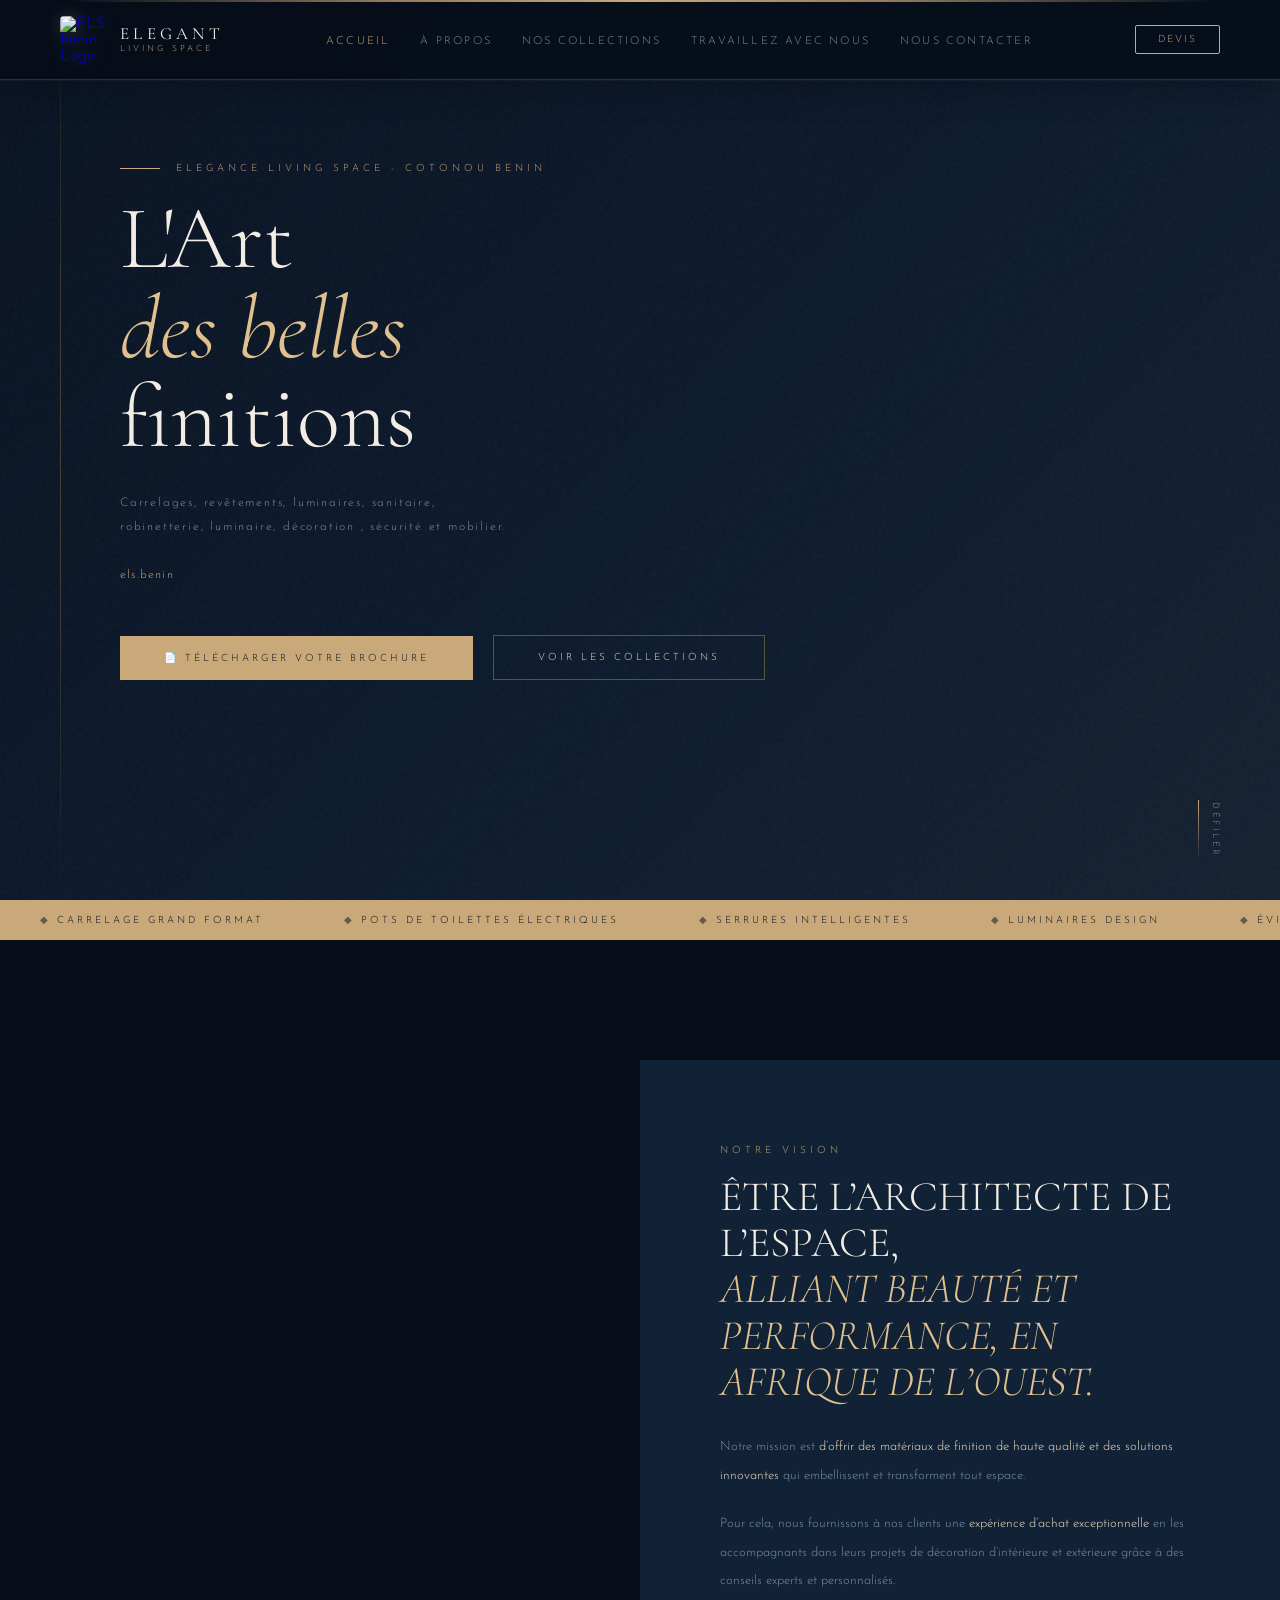
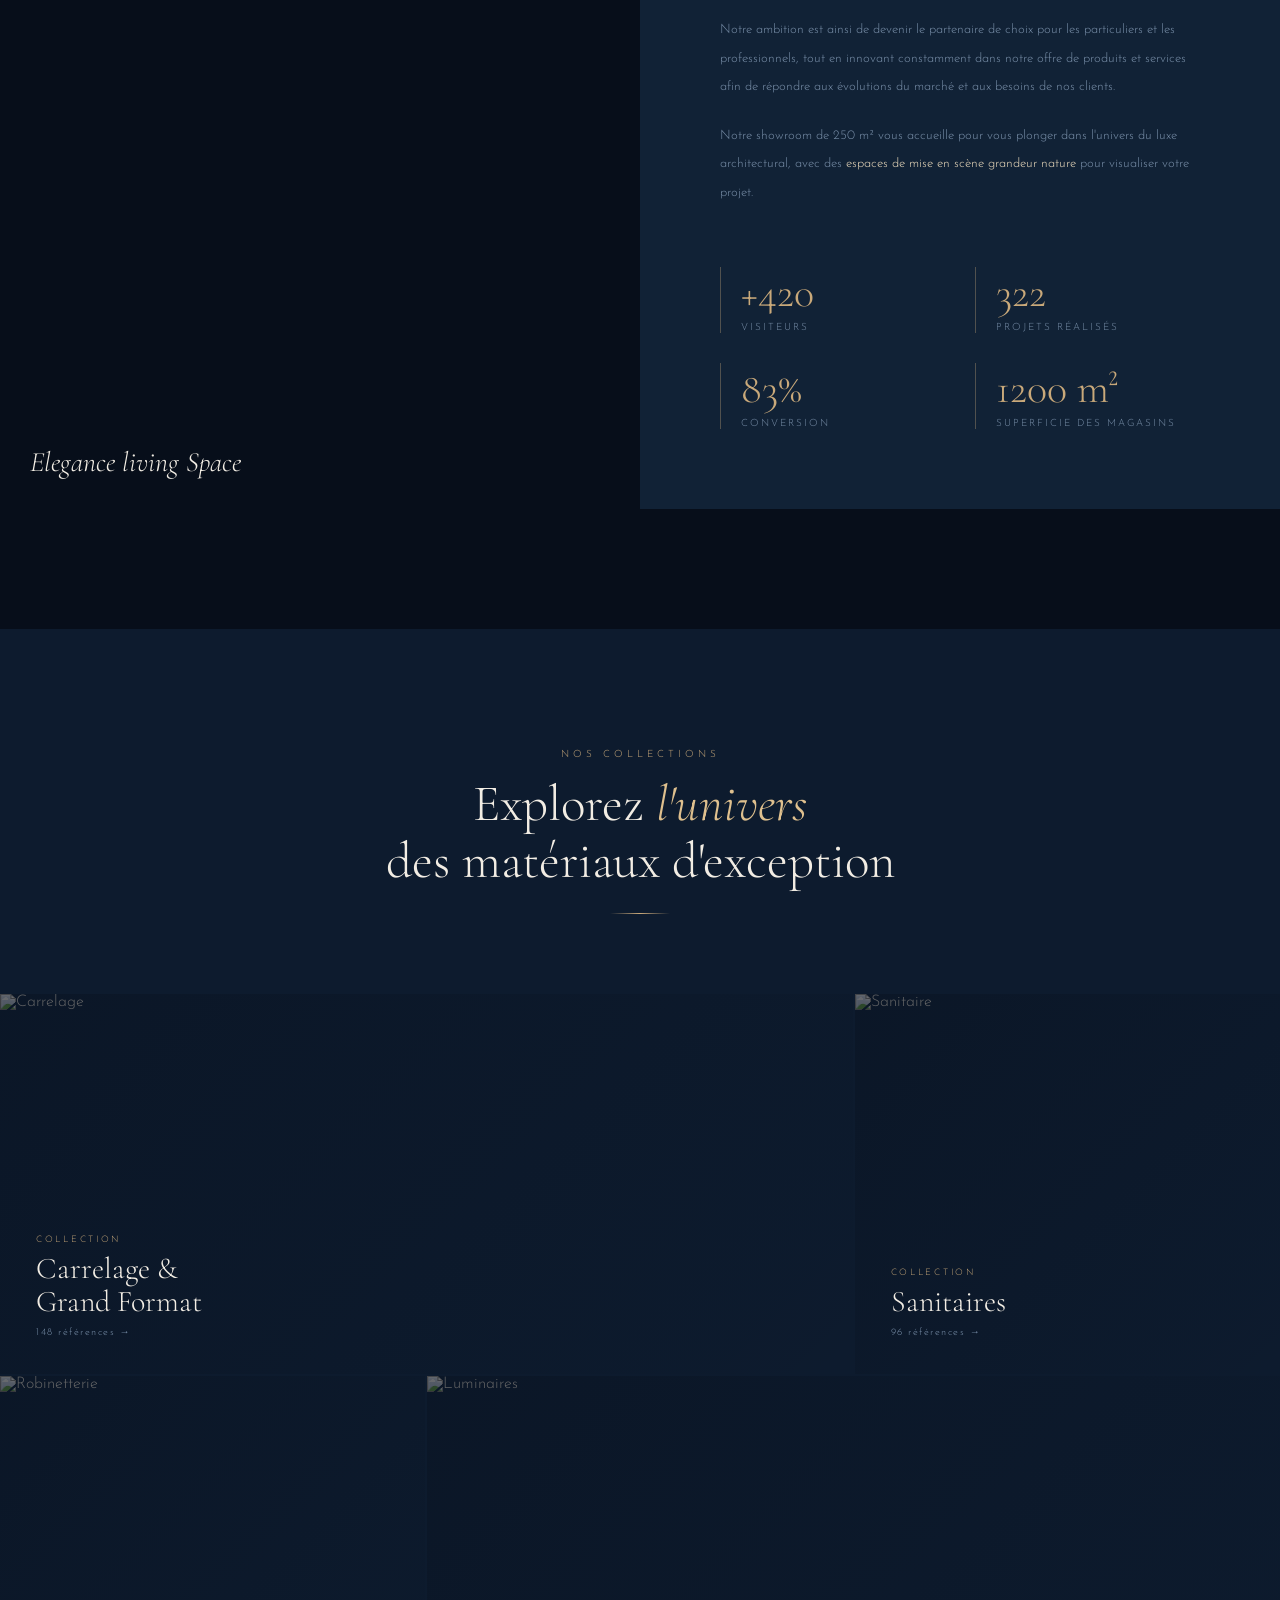
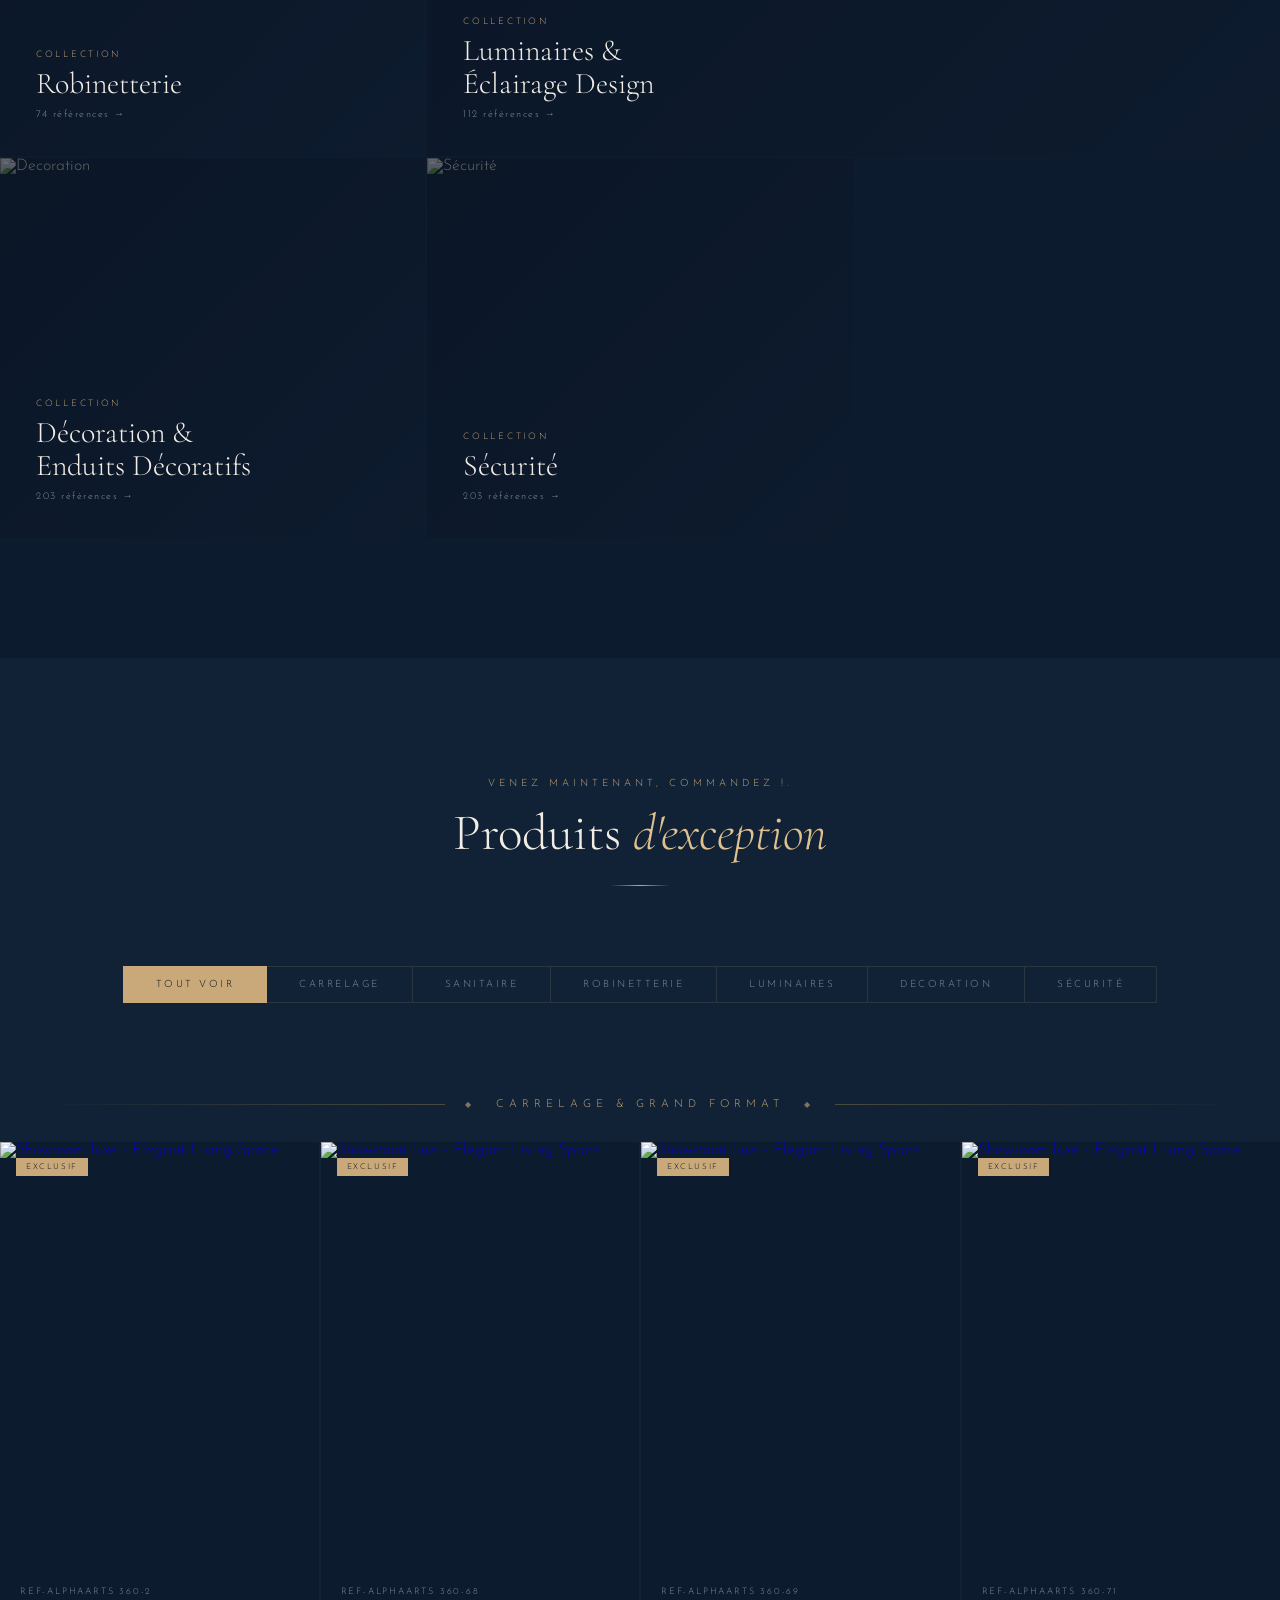
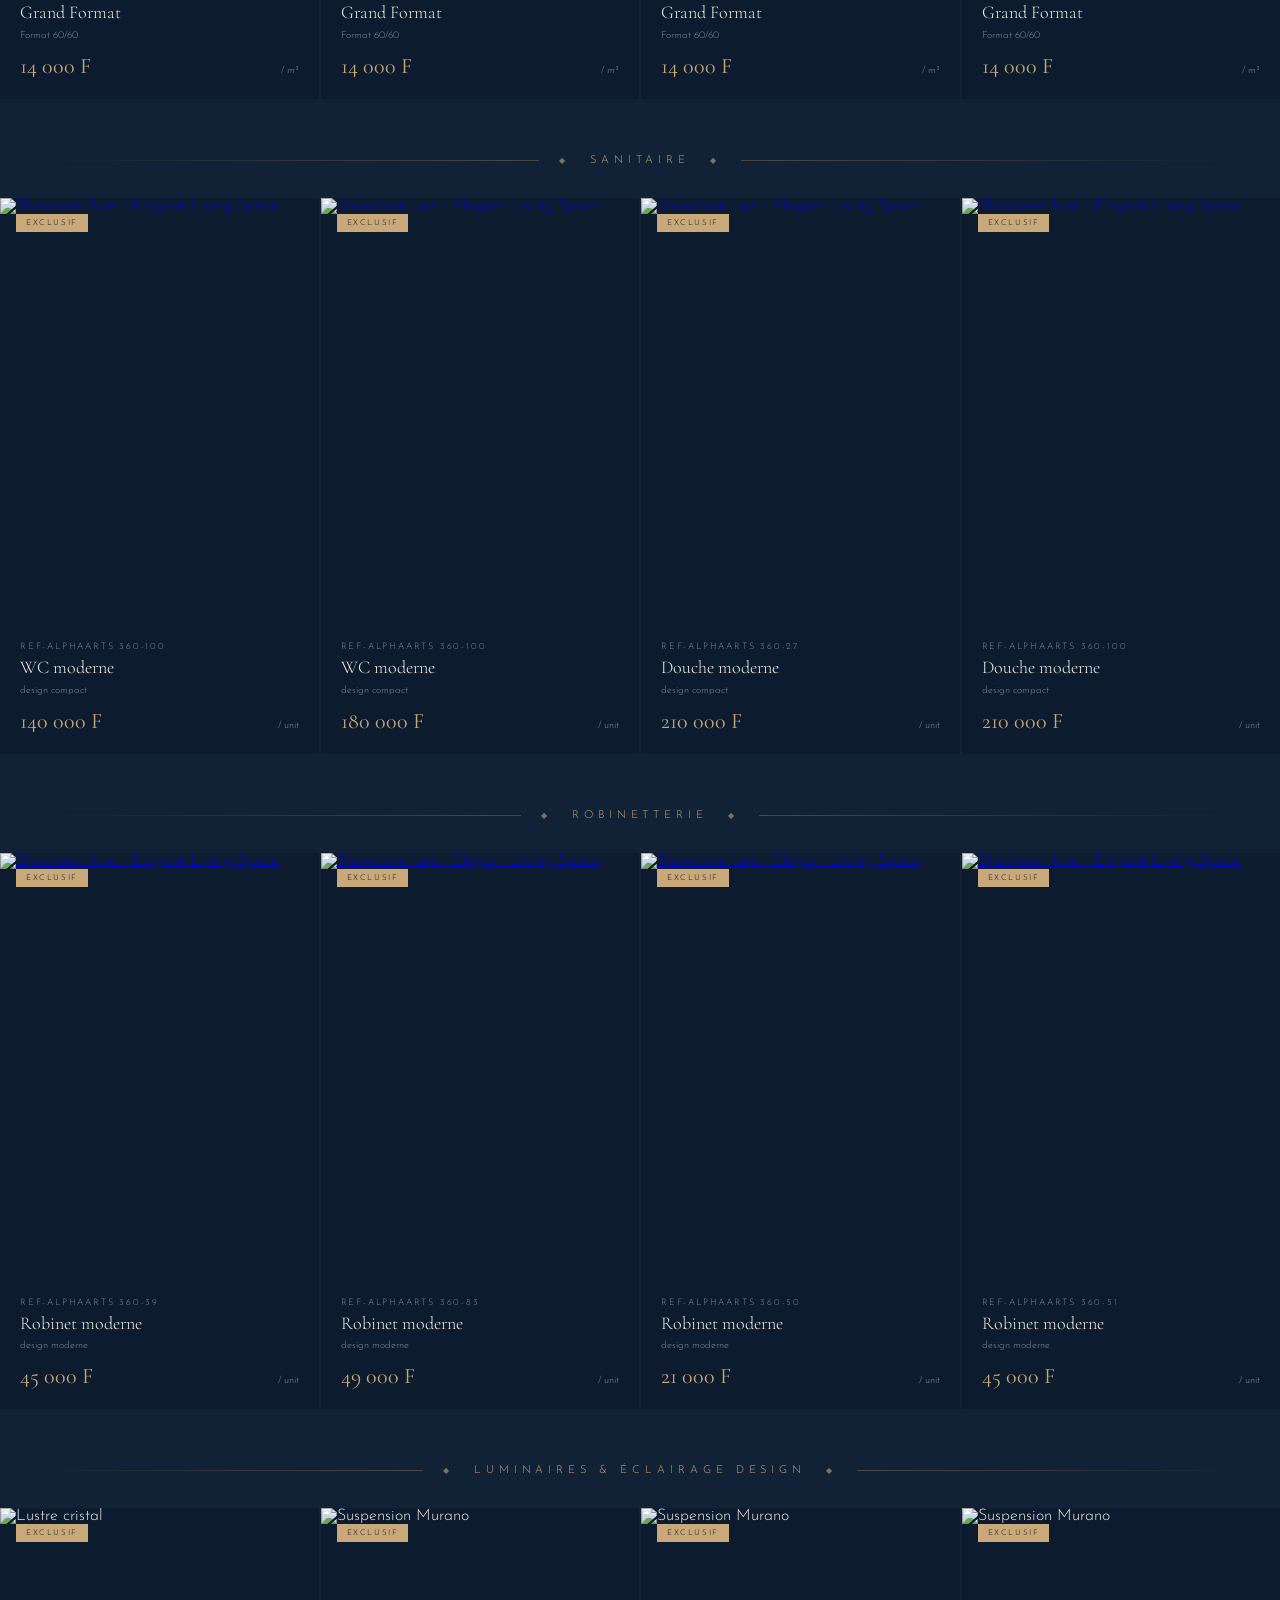
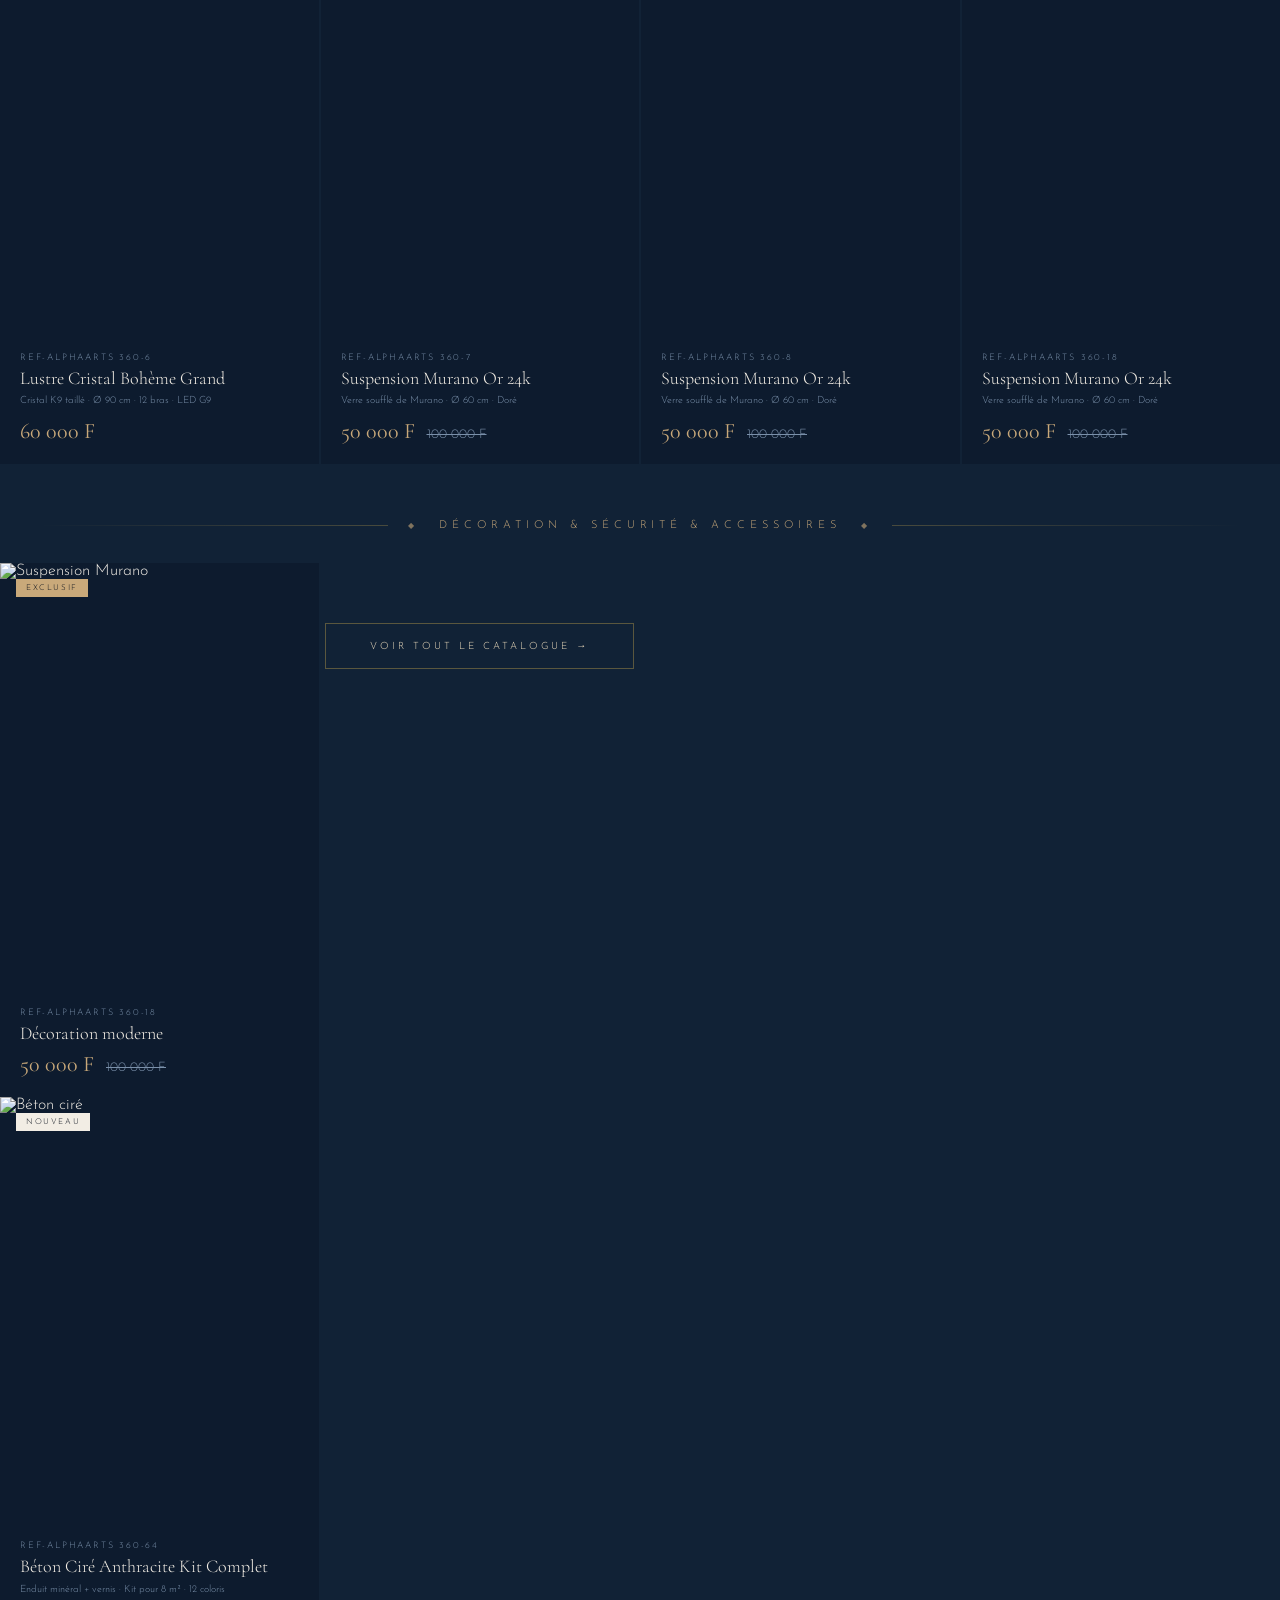
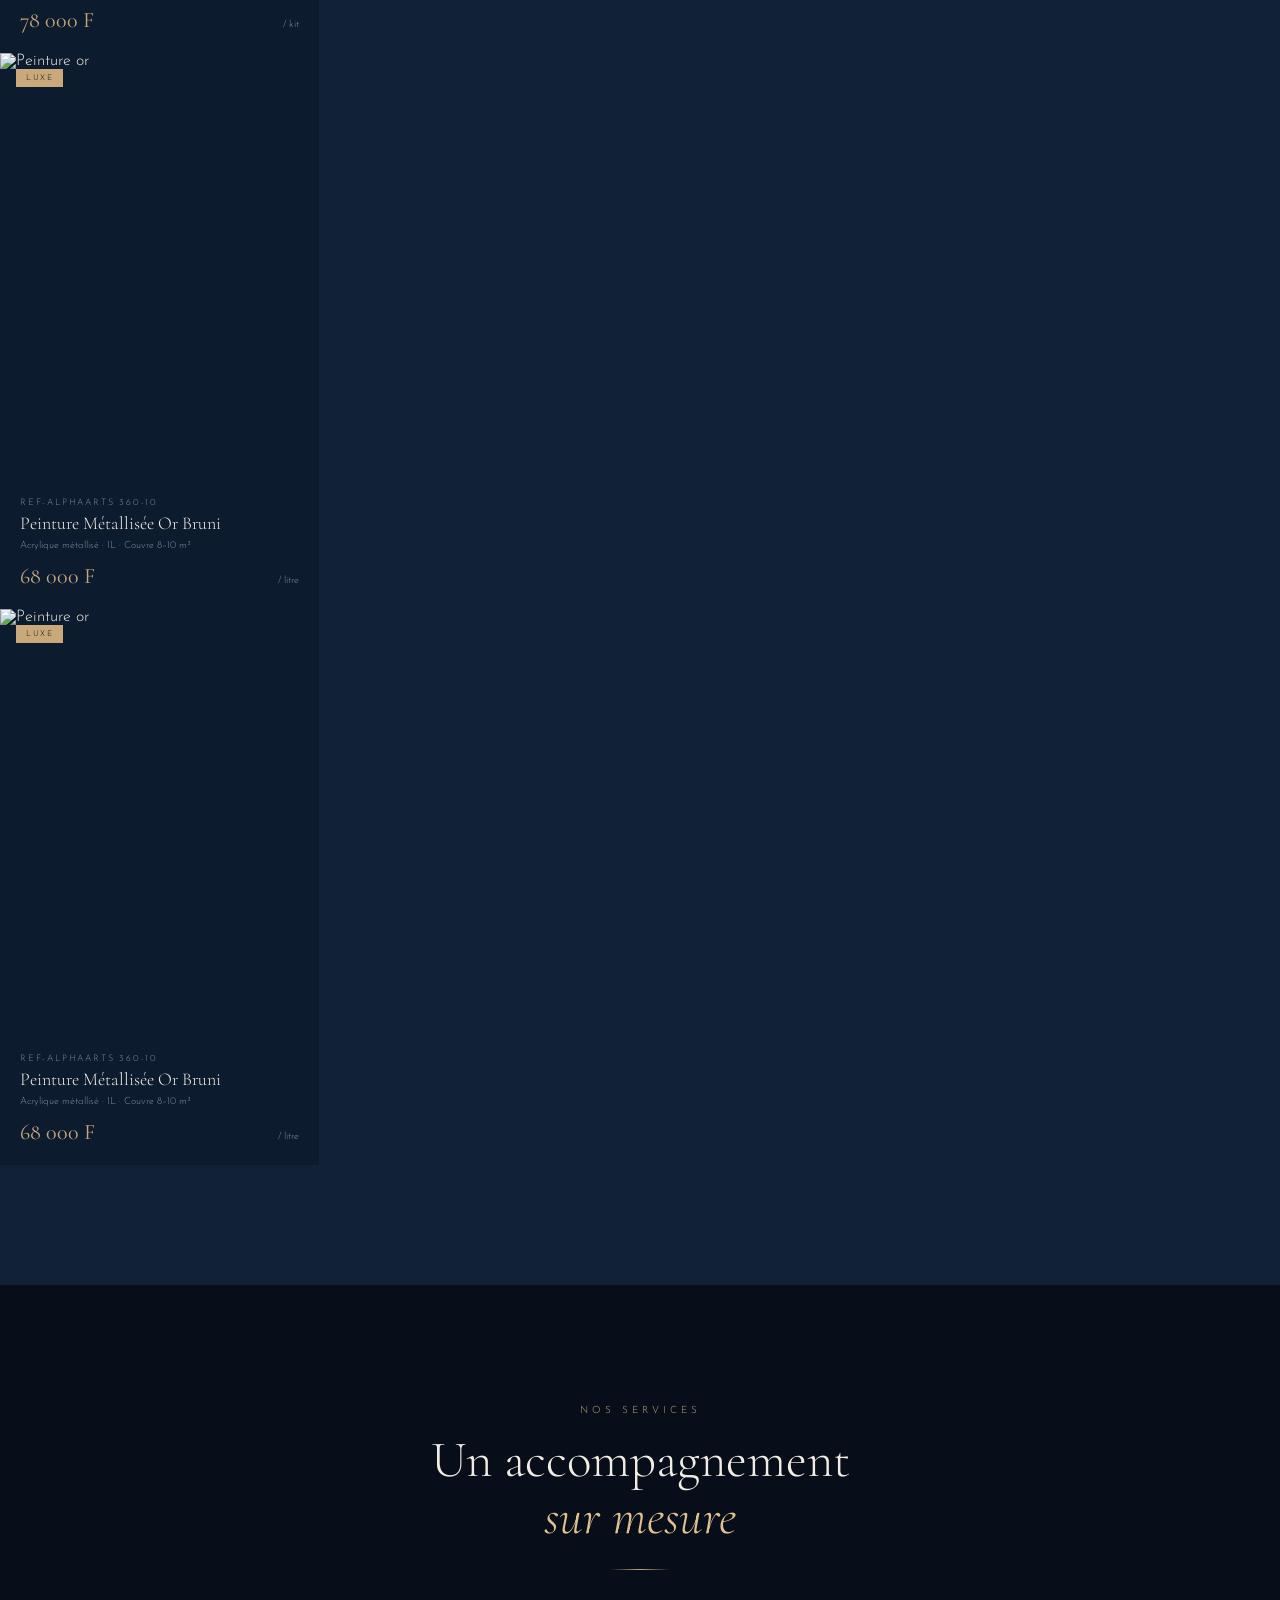
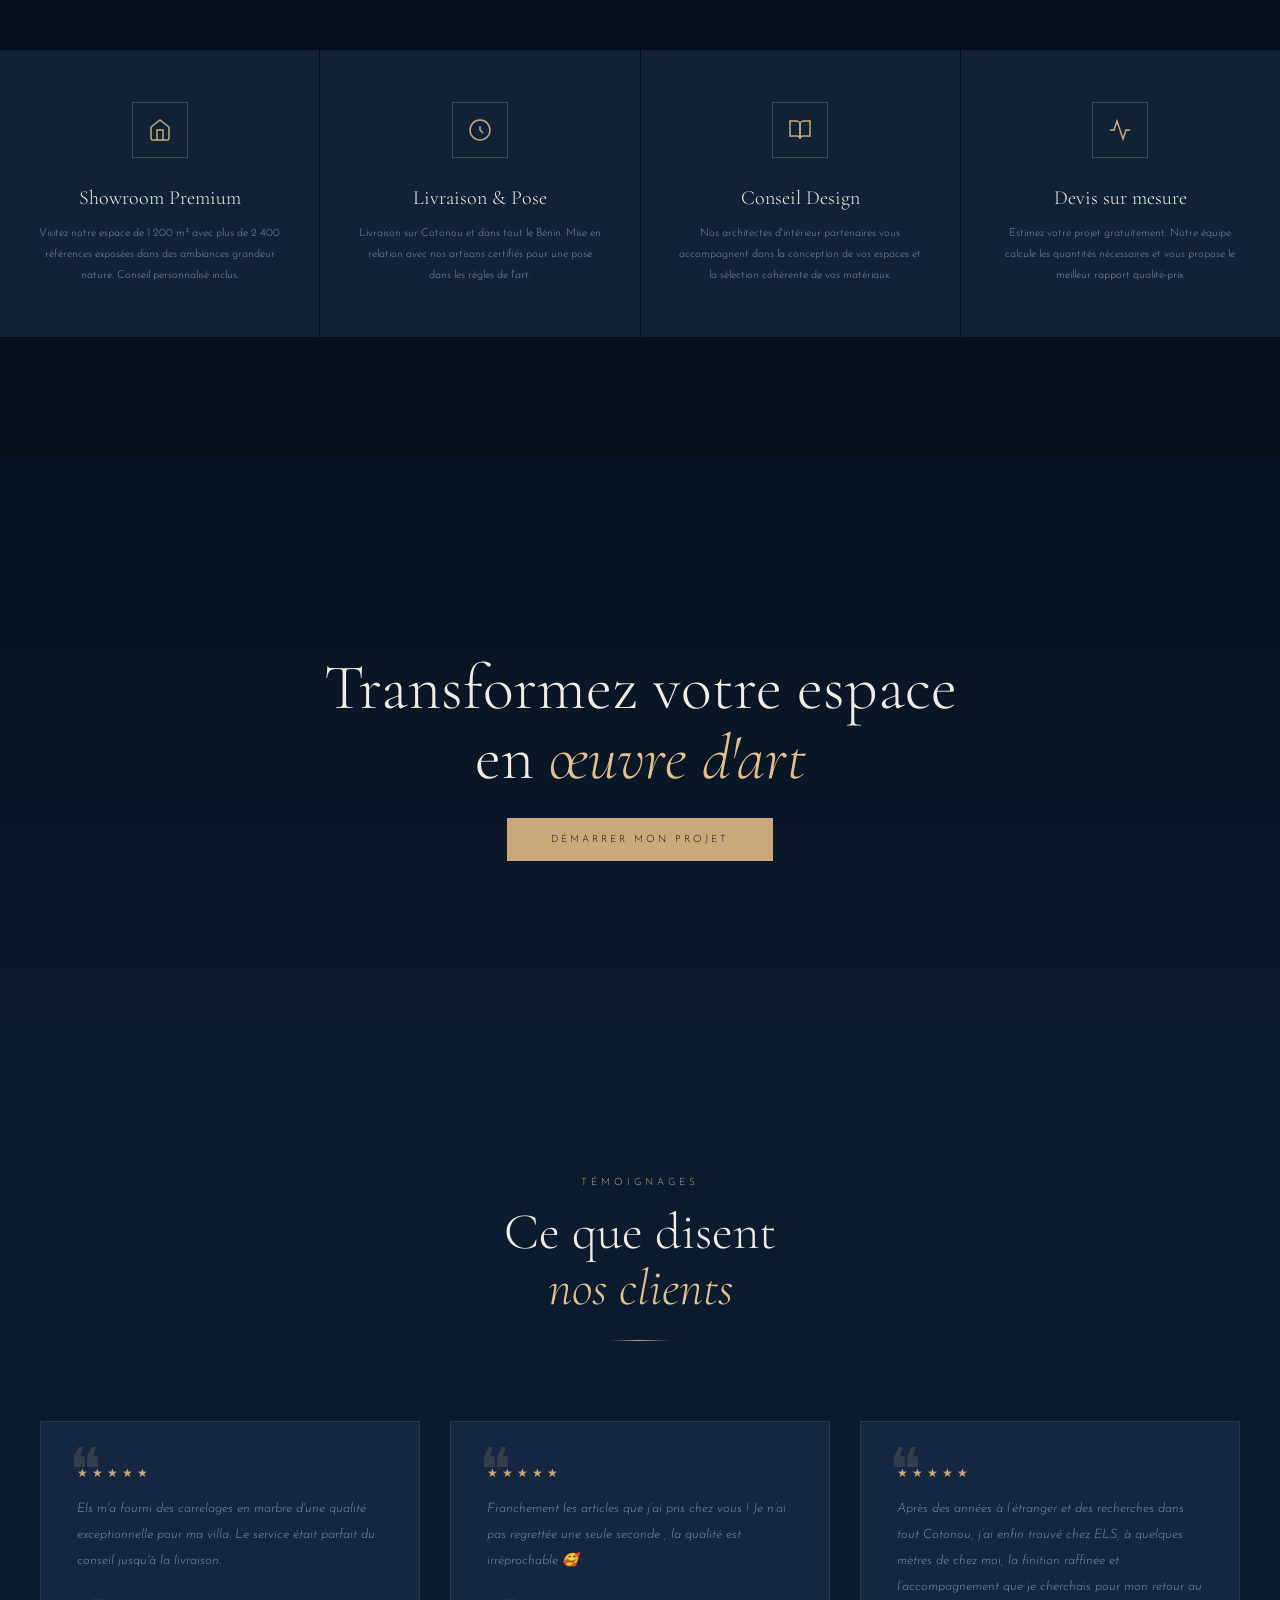
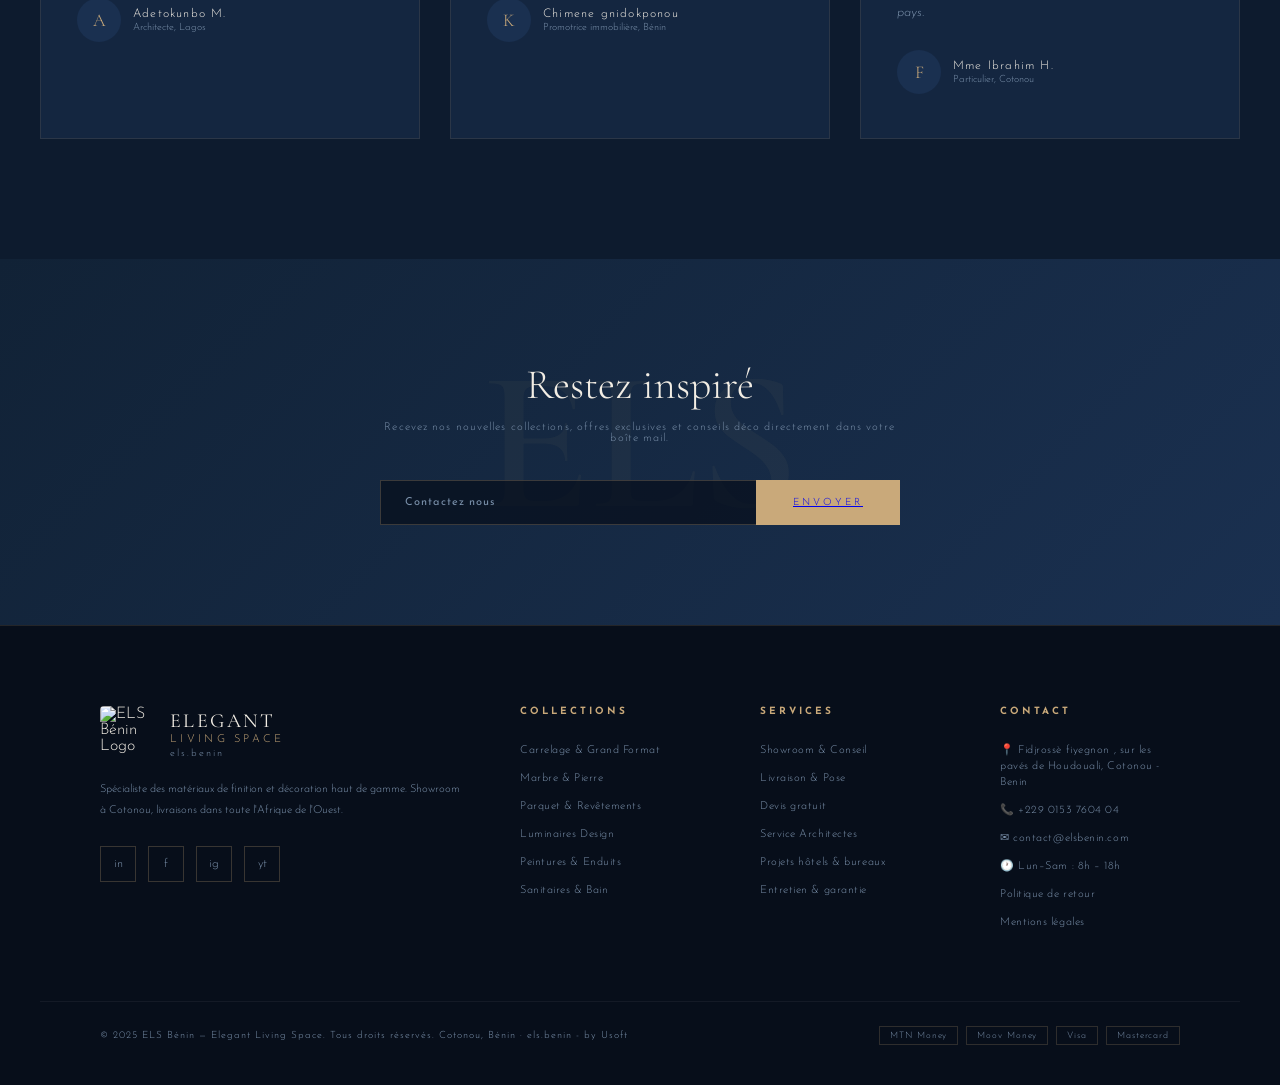
==== commit 37c13d58: "Update index.html update index" ====
--- a/index.html
+++ b/index.html
@@ -1137,10 +1137,15 @@
       Carrelages, revêtements, luminaires, sanitaire, robinetterie, luminaire, décoration , sécurité et mobilier.
       <br><br><strong style="color:var(--gold);letter-spacing:0.1em;font-weight:300">els.benin</strong>
     </p>
-    <div class="hero-btns">
-      <a href="#produits" class="btn-primary">Télécharger votre Brochure</a>
-      <a href="collections.html" class="btn-ghost">Voir les collections</a>
-    </div>
+  <div class="hero-btns">
+  <a href="ELS-Brochure.pdf" 
+     target="_blank" 
+     rel="noopener" 
+     class="btn-primary">
+     📄 Télécharger votre Brochure
+  </a>
+  <a href="collections.html" class="btn-ghost">Voir les collections</a>
+</div>
   </div>
   <div class="hero-scroll">Défiler</div>
 </section>
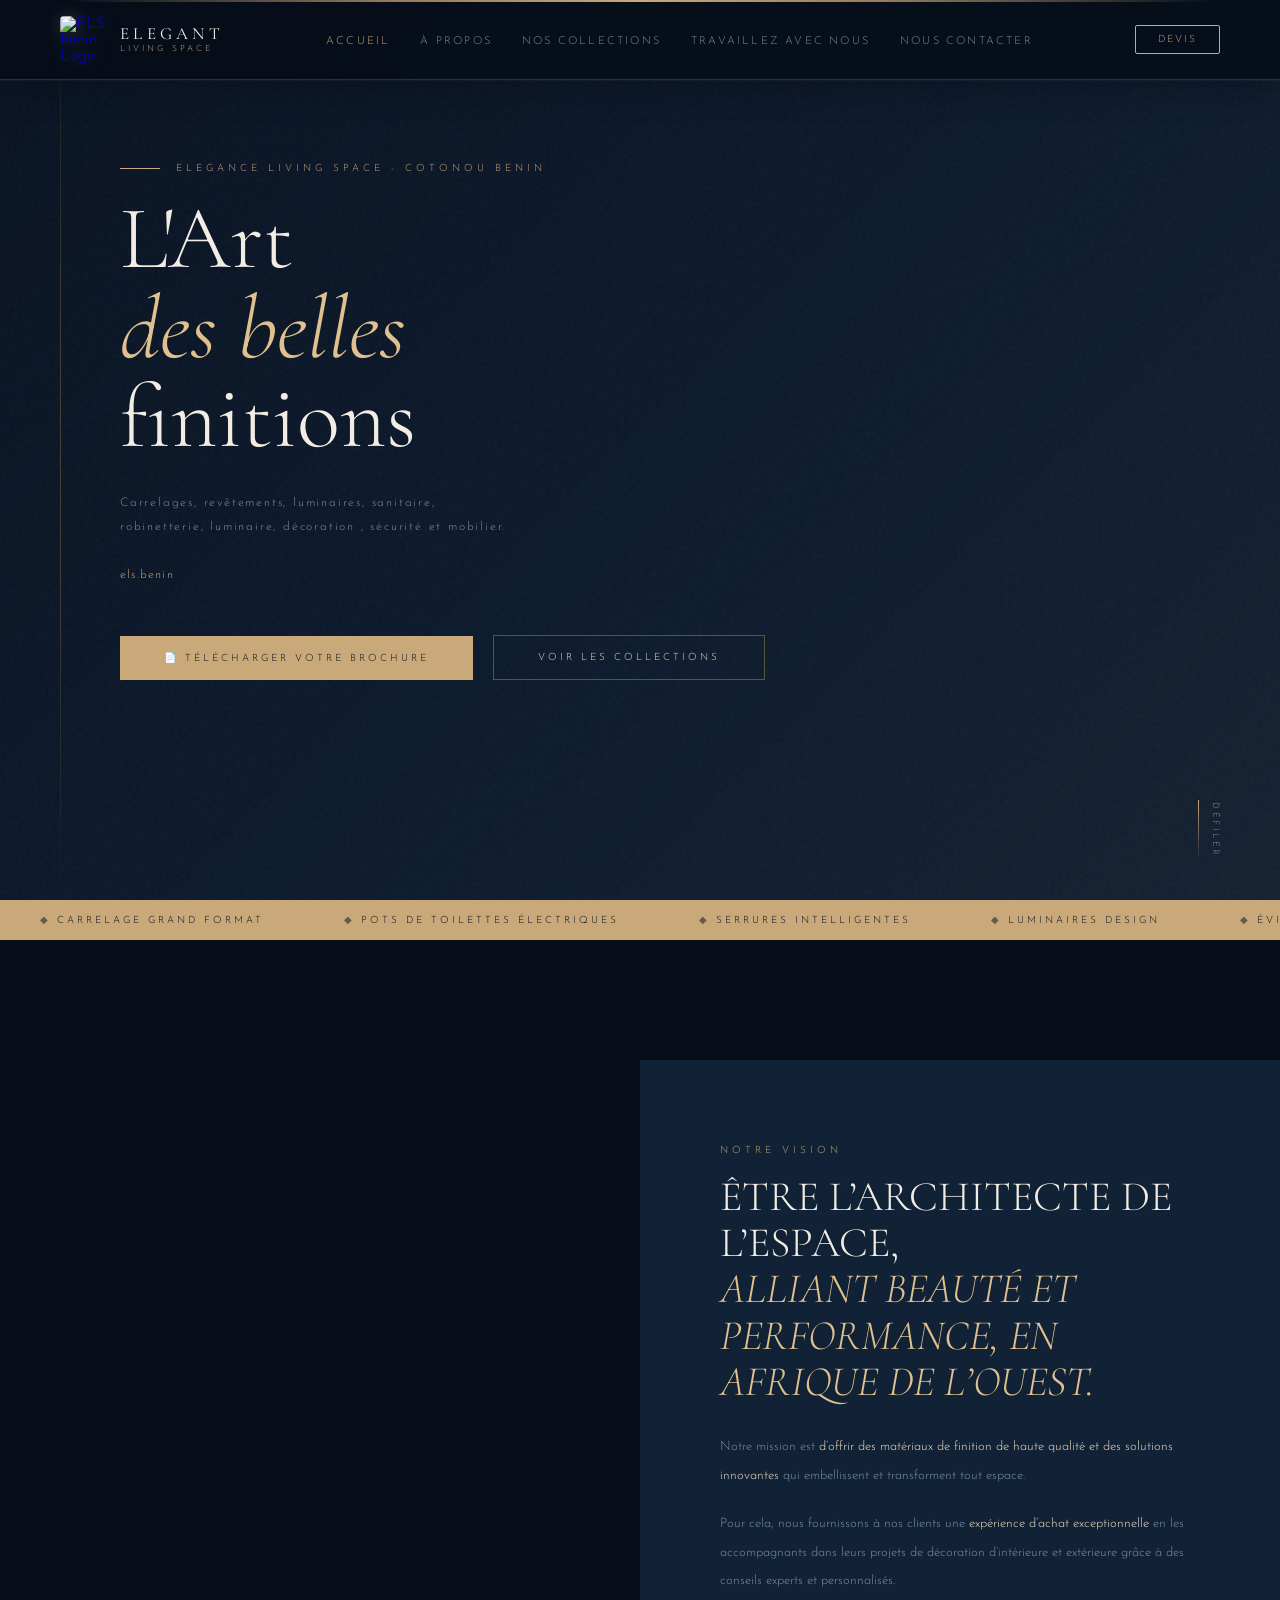
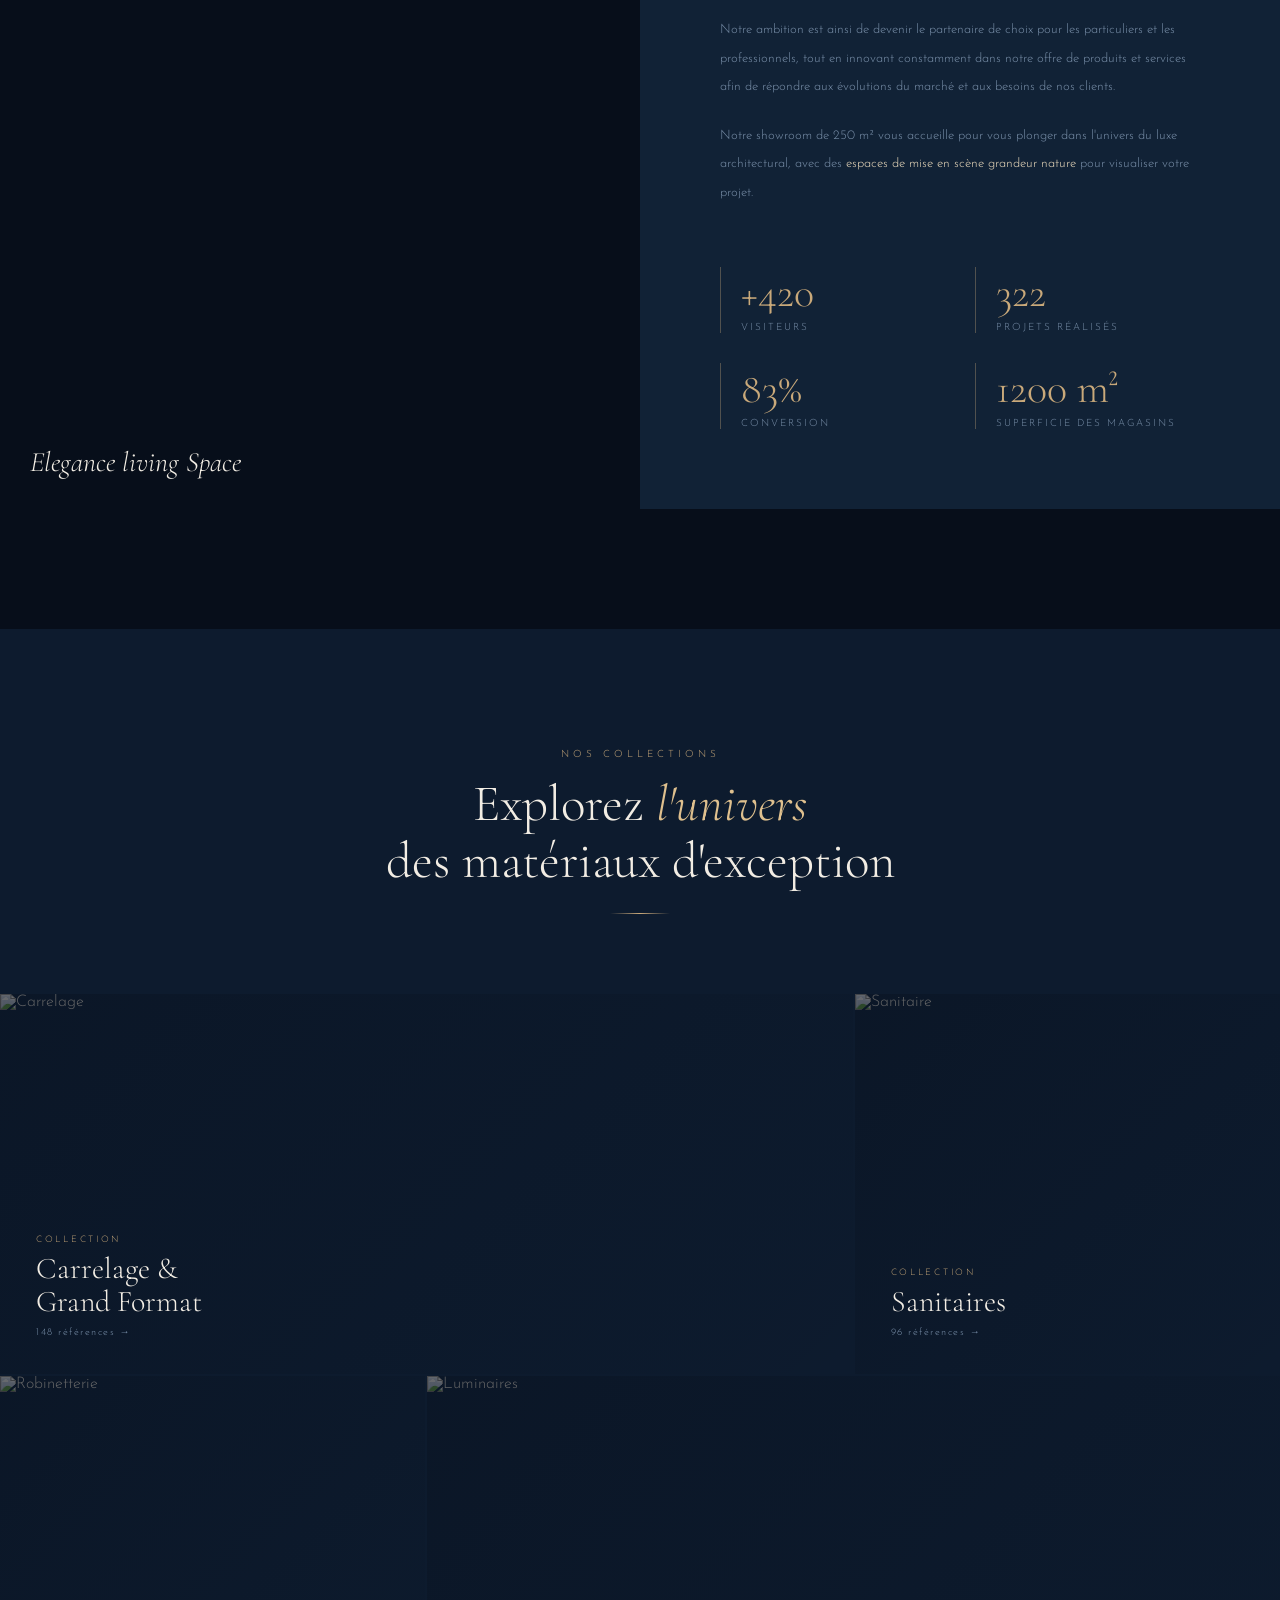
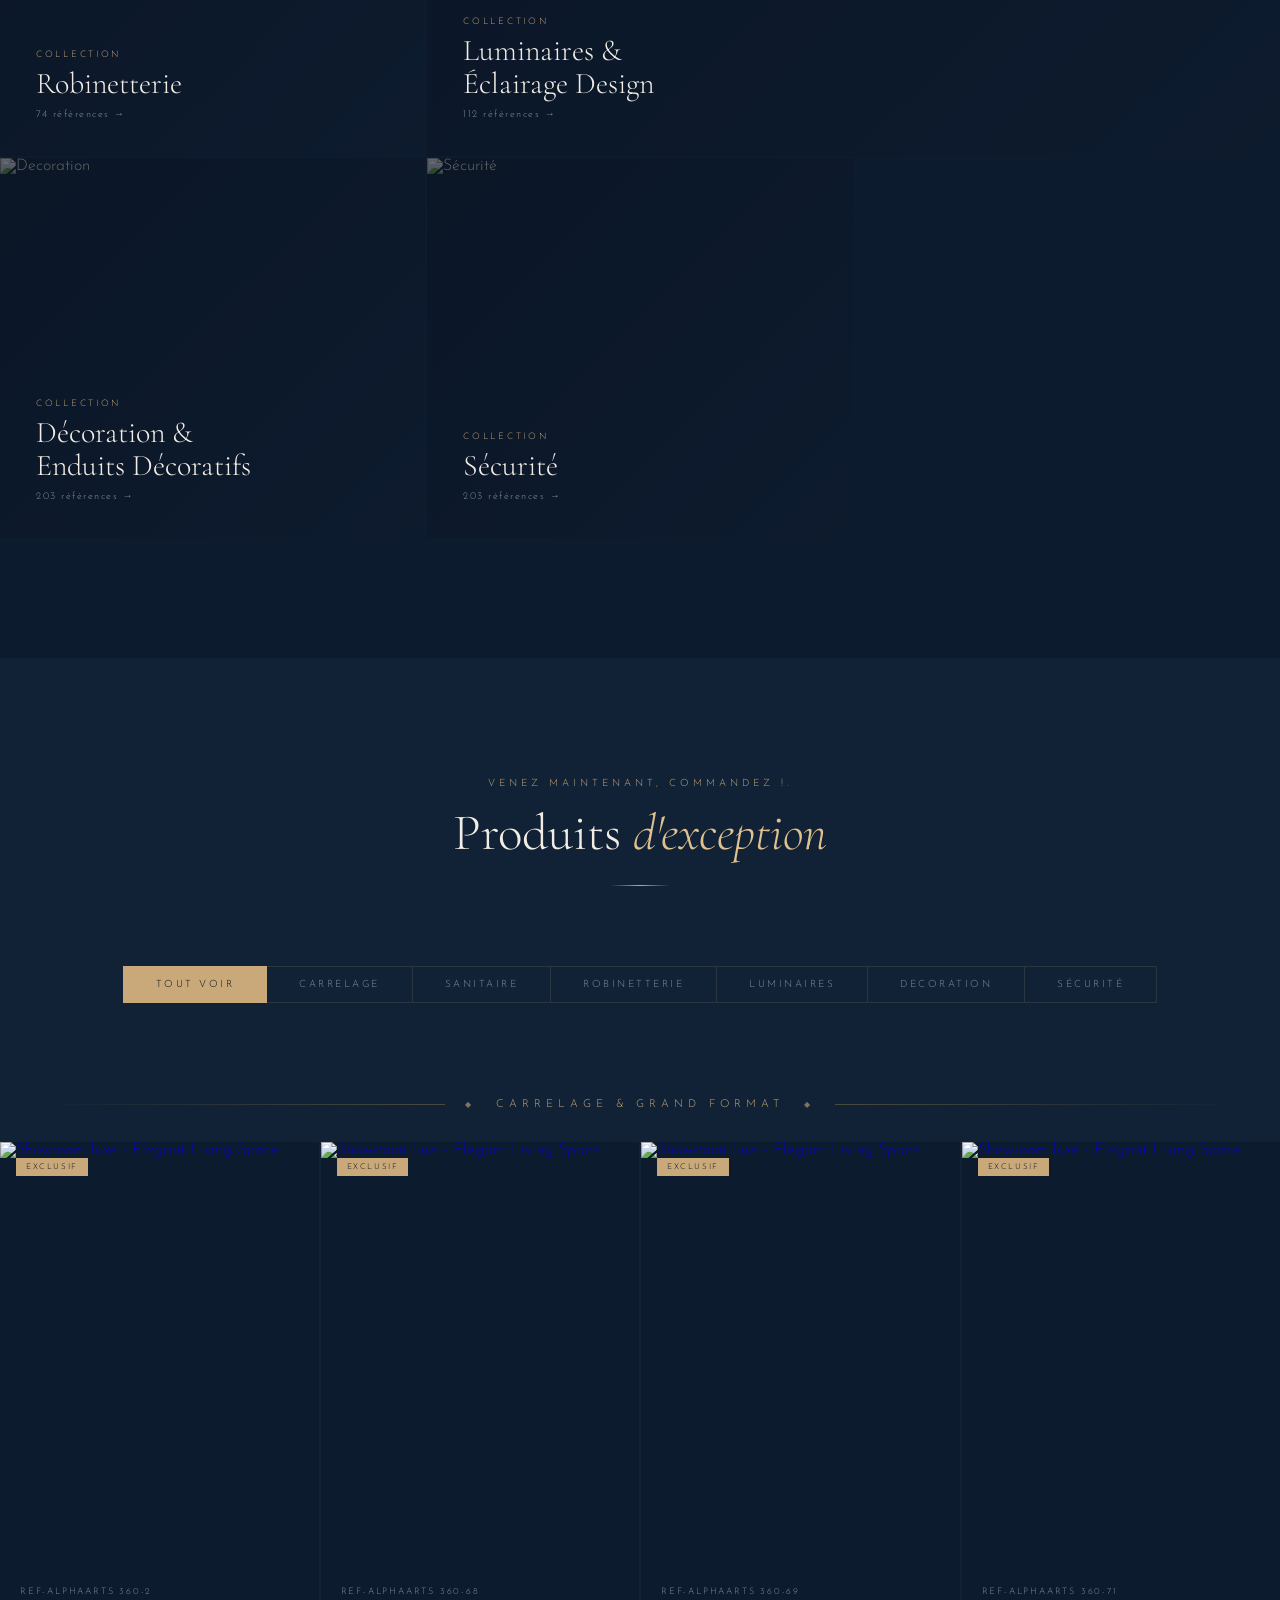
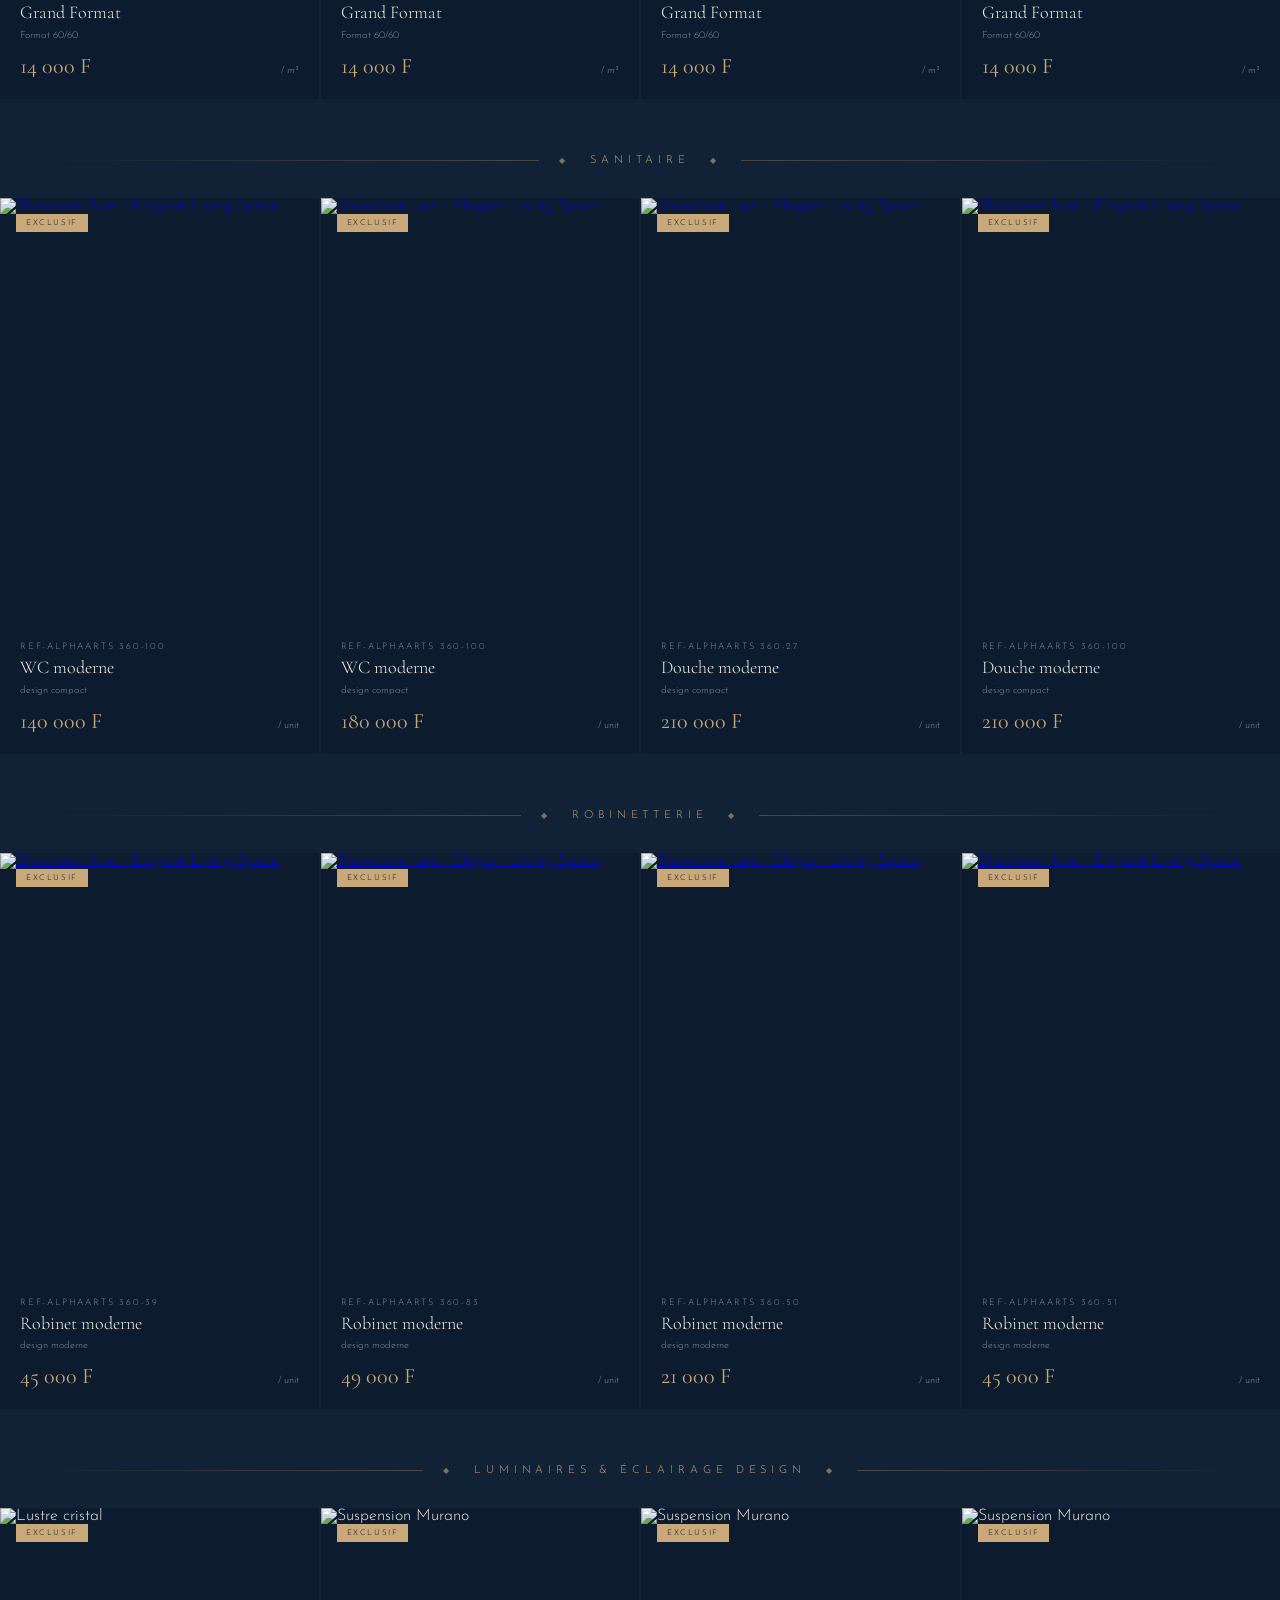
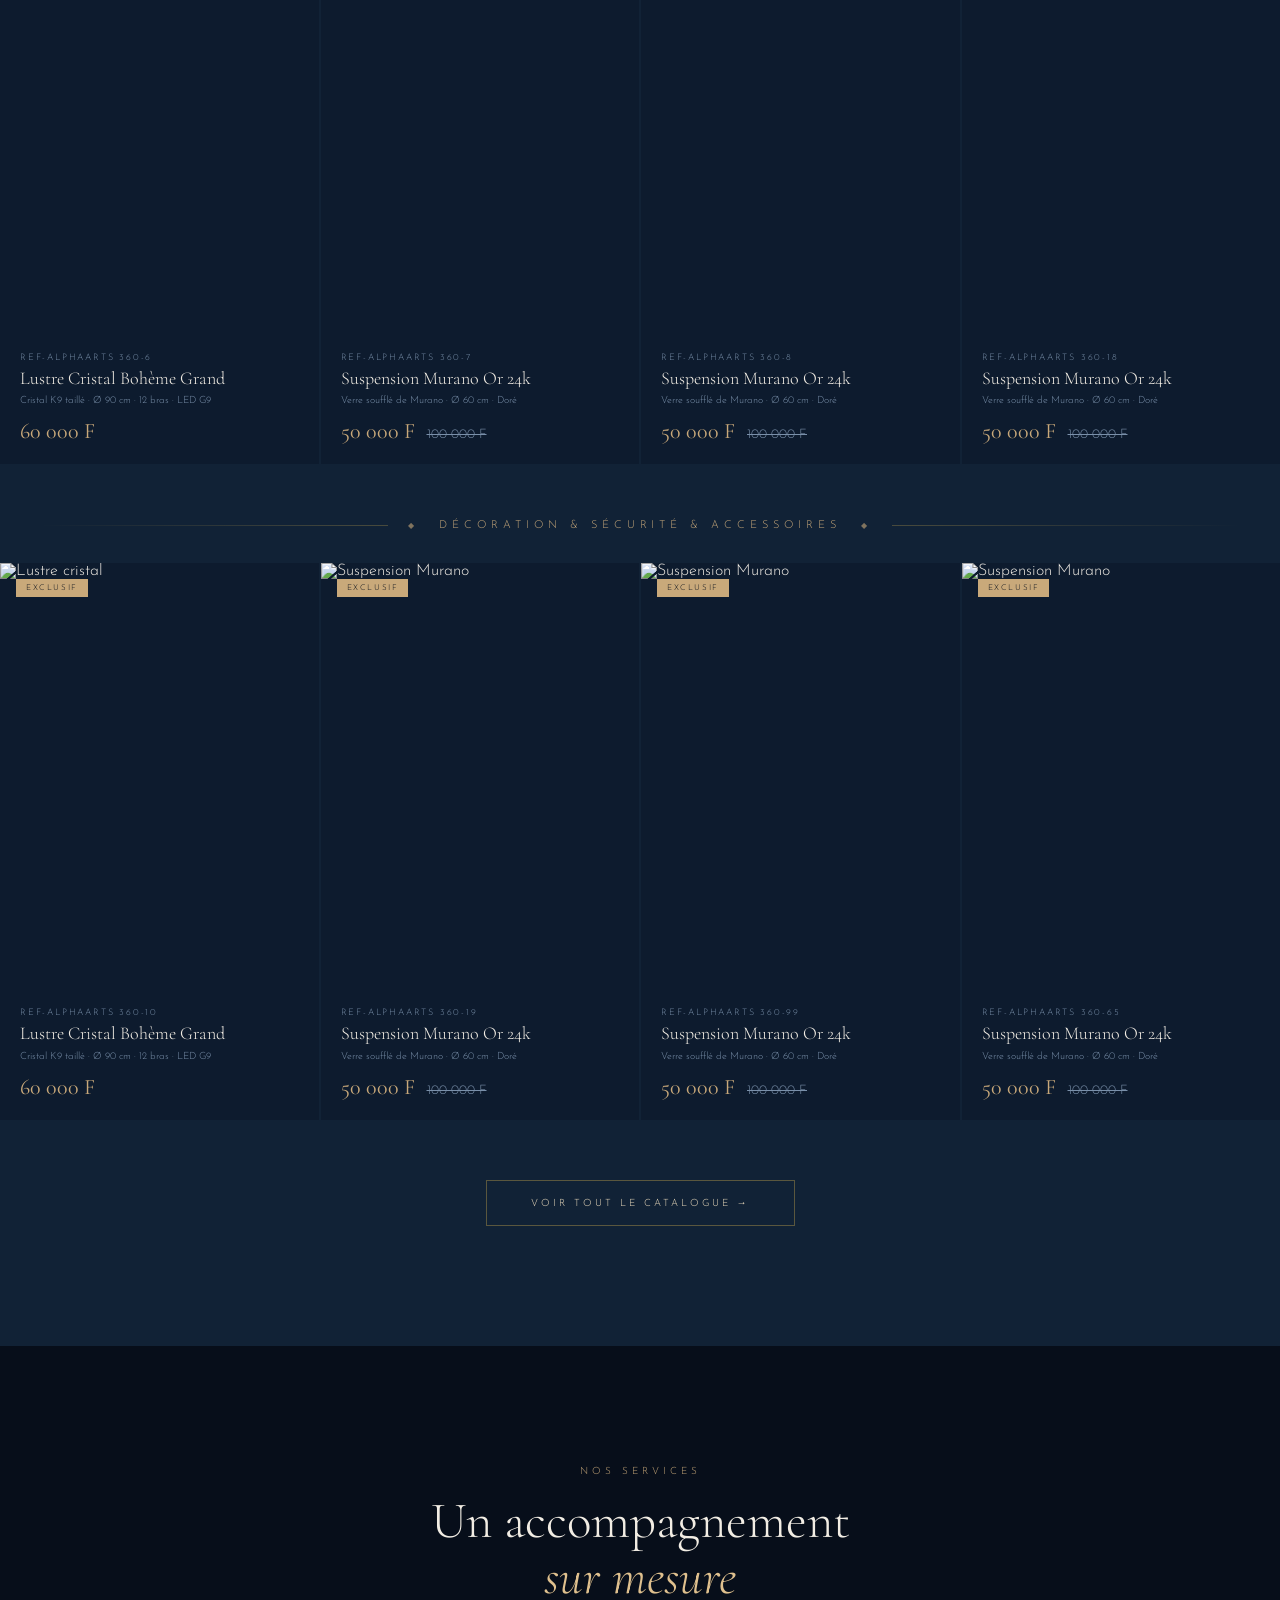
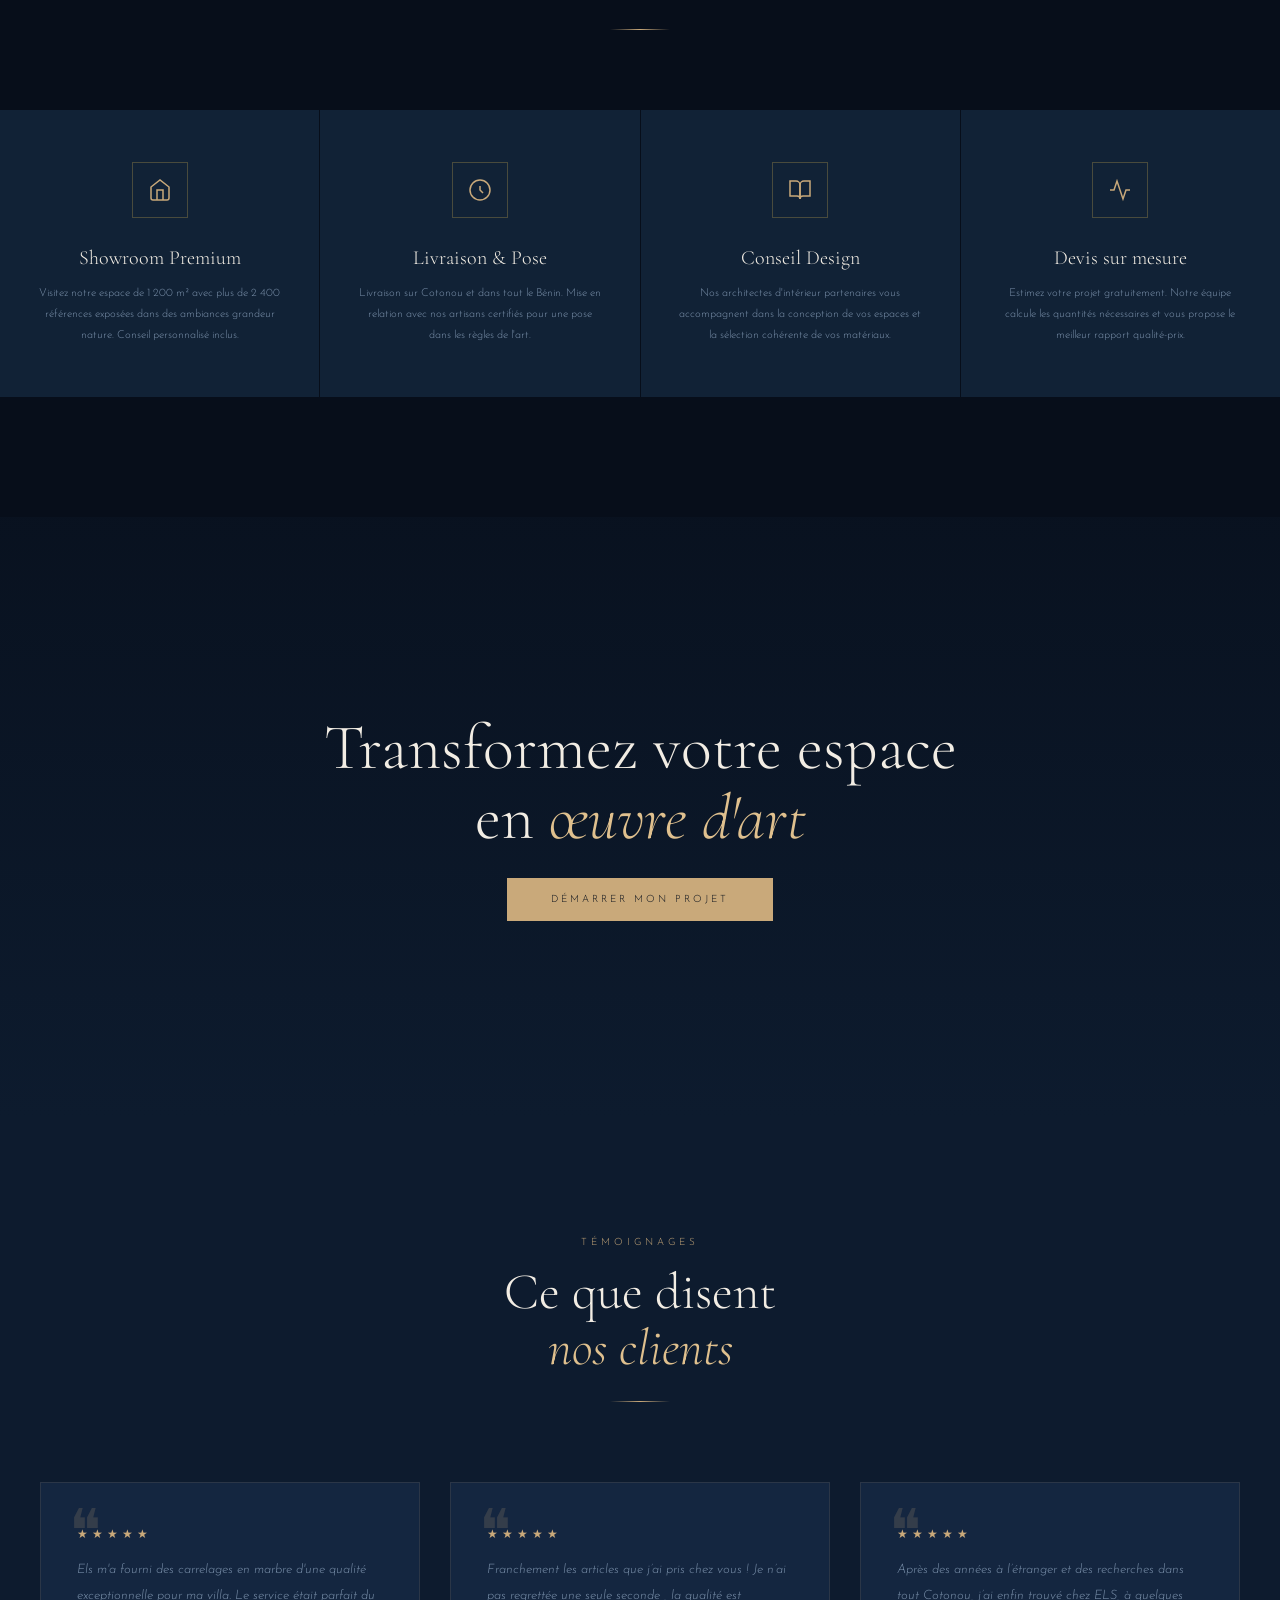
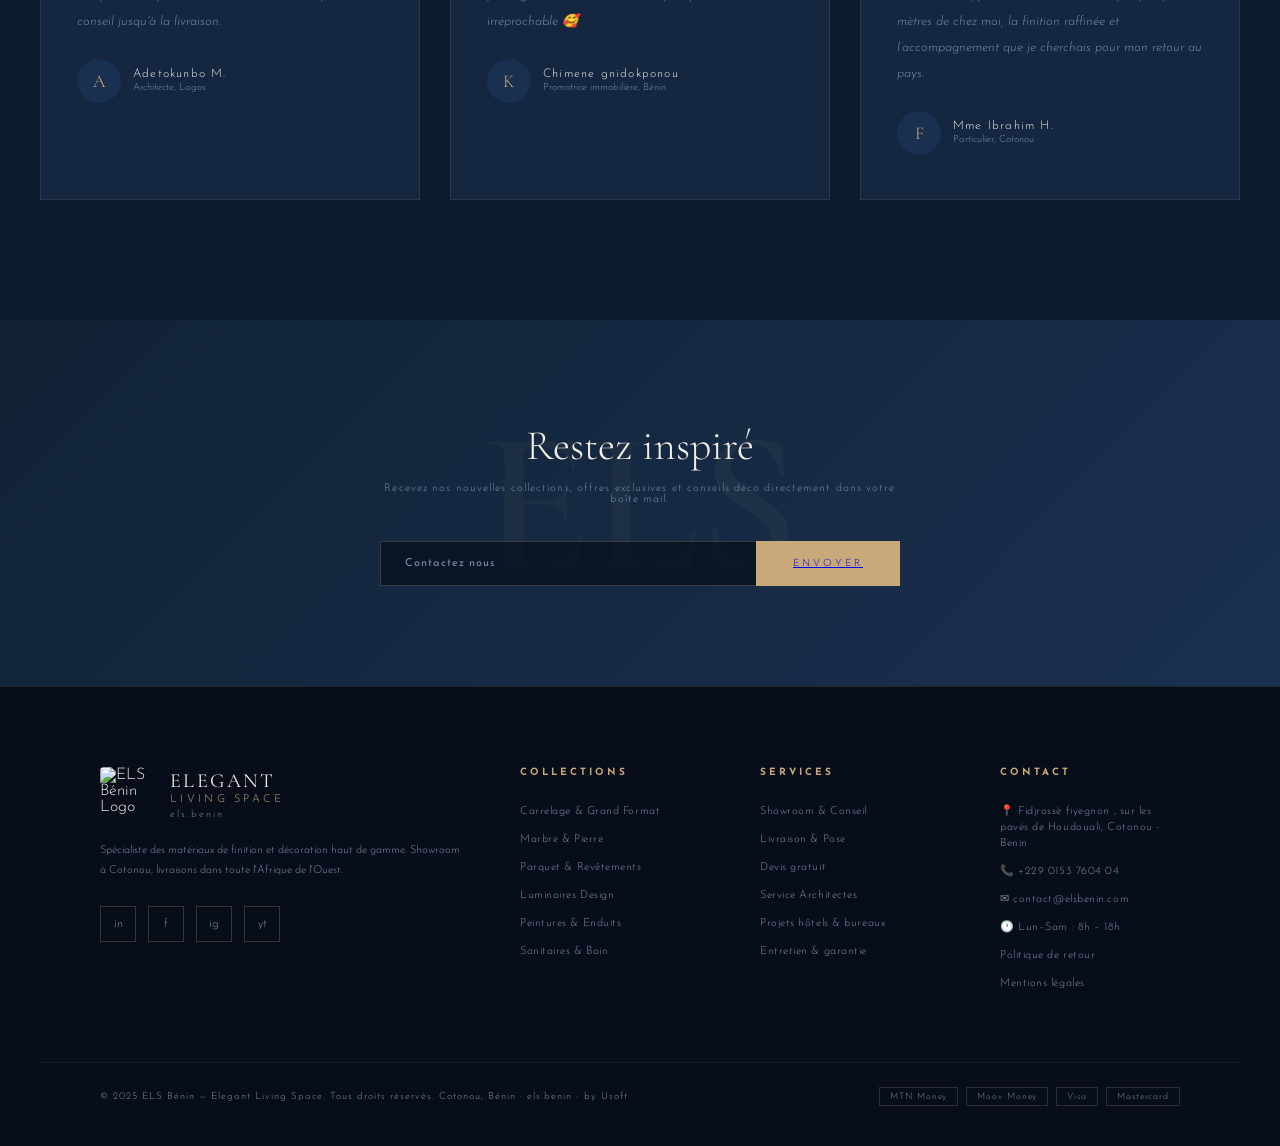
==== commit c4200f7a: "Update index.html update" ====
--- a/index.html
+++ b/index.html
@@ -1705,11 +1705,28 @@
     <span> Décoration &amp; Sécurité &amp; Accessoires </span>
     <span class="cat-sec-icon">◆</span>
   </div>
-  <div class="produits-grid" id="gridPeinture">
-    <!-- ══════════ PEINTURES ══════════ -->
- <div class="prod-card" data-cat="decoration">
+  <div class="produits-grid" id="gridLuminaire">
+    <!-- ══════════ Décoration Sécurité Accessoires ══════════ -->
+    <div class="prod-card" data-cat="decoration">
       <div class="prod-img">
-        <img src="ALPHAARTS 360-10.jpg" alt="Suspension Murano">
+        <img src="ALPHAARTS 360-10.jpg" alt="Lustre cristal">
+        <span class="prod-badge">Exclusif</span>
+        <div class="prod-actions">
+          <button class="prod-btn add" onclick="addToCart('Lustre Cristal Bohème Grand', 60 000)">+ Écrivez nous</button>
+          <button class="prod-btn wish" onclick="toggleWish(this)">♡</button>
+        </div>
+      </div>
+      <div class="prod-info">
+        <p class="prod-ref">REF-ALPHAARTS 360-10</p>
+        <h3 class="prod-name">Lustre Cristal Bohème Grand</h3>
+        <p class="prod-matiere">Cristal K9 taillé · Ø 90 cm · 12 bras · LED G9</p>
+        <div class="prod-price-row"><span class="prod-price">60 000 F</span></div>
+      </div>
+    </div>
+
+    <div class="prod-card" data-cat="luminaire">
+      <div class="prod-img">
+        <img src="ALPHAARTS 360-19.jpg" alt="Suspension Murano">
         <!--<span class="prod-badge promo">−20%</span>-->
          <span class="prod-badge">Exclusif</span>
         <div class="prod-actions">
@@ -1718,62 +1735,50 @@
         </div>
       </div>
       <div class="prod-info">
-        <p class="prod-ref">REF-ALPHAARTS 360-18</p>
-        <h3 class="prod-name">Décoration moderne</h3>
-       <!-- <p class="prod-matiere">Verre soufflé de Murano · Ø 60 cm · Doré</p>-->
+        <p class="prod-ref">REF-ALPHAARTS 360-19</p>
+        <h3 class="prod-name">Suspension Murano Or 24k</h3>
+        <p class="prod-matiere">Verre soufflé de Murano · Ø 60 cm · Doré</p>
         <div class="prod-price-row"><span class="prod-price">50 000 F</span><span class="prod-price-old">100 000 F</span></div>
       </div>
-
-    <div class="prod-card" data-cat="securite">
+    </div>
+
+      <div class="prod-card" data-cat="accessoire">
       <div class="prod-img">
-        <img src="ALPHAARTS 360-64.jpg" alt="Béton ciré">
-        <span class="prod-badge new">Nouveau</span>
+        <img src="ALPHAARTS 360-99.jpg" alt="Suspension Murano">
+        <!--<span class="prod-badge promo">−20%</span>-->
+         <span class="prod-badge">Exclusif</span>
         <div class="prod-actions">
-          <button class="prod-btn add" onclick="addToCart('Béton Ciré Anthracite Kit Complet', 78000)">+ Ecrivez nous</button>
+          <button class="prod-btn add" onclick="addToCart('Suspension Murano Or 24k', 50 000)">+ Ecrivez nous</button>
           <button class="prod-btn wish" onclick="toggleWish(this)">♡</button>
         </div>
       </div>
       <div class="prod-info">
-        <p class="prod-ref">REF-ALPHAARTS 360-64</p>
-        <h3 class="prod-name">Béton Ciré Anthracite Kit Complet</h3>
-        <p class="prod-matiere">Enduit minéral + vernis · Kit pour 8 m² · 12 coloris</p>
-        <div class="prod-price-row"><span class="prod-price">78 000 F</span><span class="prod-unit">/ kit</span></div>
-      </div>
-    </div>
-
-    <div class="prod-card" data-cat="accessoire">
+        <p class="prod-ref">REF-ALPHAARTS 360-99</p>
+        <h3 class="prod-name">Suspension Murano Or 24k</h3>
+        <p class="prod-matiere">Verre soufflé de Murano · Ø 60 cm · Doré</p>
+        <div class="prod-price-row"><span class="prod-price">50 000 F</span><span class="prod-price-old">100 000 F</span></div>
+      </div>
+    </div>
+
+       <div class="prod-card" data-cat="luminaire">
       <div class="prod-img">
-        <img src="ALPHAARTS 360-19.jpg" alt="Peinture or">
-        <span class="prod-badge">Luxe</span>
+        <img src="ALPHAARTS 360-65.jpg" alt="Suspension Murano">
+        <!--<span class="prod-badge promo">−20%</span>-->
+         <span class="prod-badge">Exclusif</span>
         <div class="prod-actions">
-          <button class="prod-btn add" onclick="addToCart('Peinture Métallisée Or Bruni', 68000)">+ Ecrivez nous</button>
+          <button class="prod-btn add" onclick="addToCart('Suspension Murano Or 24k', 50 000)">+ Ecrivez nous</button>
           <button class="prod-btn wish" onclick="toggleWish(this)">♡</button>
         </div>
       </div>
       <div class="prod-info">
-        <p class="prod-ref">REF-ALPHAARTS 360-10</p>
-        <h3 class="prod-name">Peinture Métallisée Or Bruni</h3>
-        <p class="prod-matiere">Acrylique métallisé · 1L · Couvre 8–10 m²</p>
-        <div class="prod-price-row"><span class="prod-price">68 000 F</span><span class="prod-unit">/ litre</span></div>
-      </div>
-    </div>
-    
-       <div class="prod-card" data-cat="accessoire">
-      <div class="prod-img">
-        <img src="ALPHAARTS 360-99.jpg" alt="Peinture or">
-        <span class="prod-badge">Luxe</span>
-        <div class="prod-actions">
-          <button class="prod-btn add" onclick="addToCart('Peinture Métallisée Or Bruni', 68000)">+ Ecrivez nous</button>
-          <button class="prod-btn wish" onclick="toggleWish(this)">♡</button>
-        </div>
-      </div>
-      <div class="prod-info">
-        <p class="prod-ref">REF-ALPHAARTS 360-10</p>
-        <h3 class="prod-name">Peinture Métallisée Or Bruni</h3>
-        <p class="prod-matiere">Acrylique métallisé · 1L · Couvre 8–10 m²</p>
-        <div class="prod-price-row"><span class="prod-price">68 000 F</span><span class="prod-unit">/ litre</span></div>
-      </div>
-    </div>
+        <p class="prod-ref">REF-ALPHAARTS 360-65</p>
+        <h3 class="prod-name">Suspension Murano Or 24k</h3>
+        <p class="prod-matiere">Verre soufflé de Murano · Ø 60 cm · Doré</p>
+        <div class="prod-price-row"><span class="prod-price">50 000 F</span><span class="prod-price-old">100 000 F</span></div>
+      </div>
+    </div>
+
+
     
   </div>
 
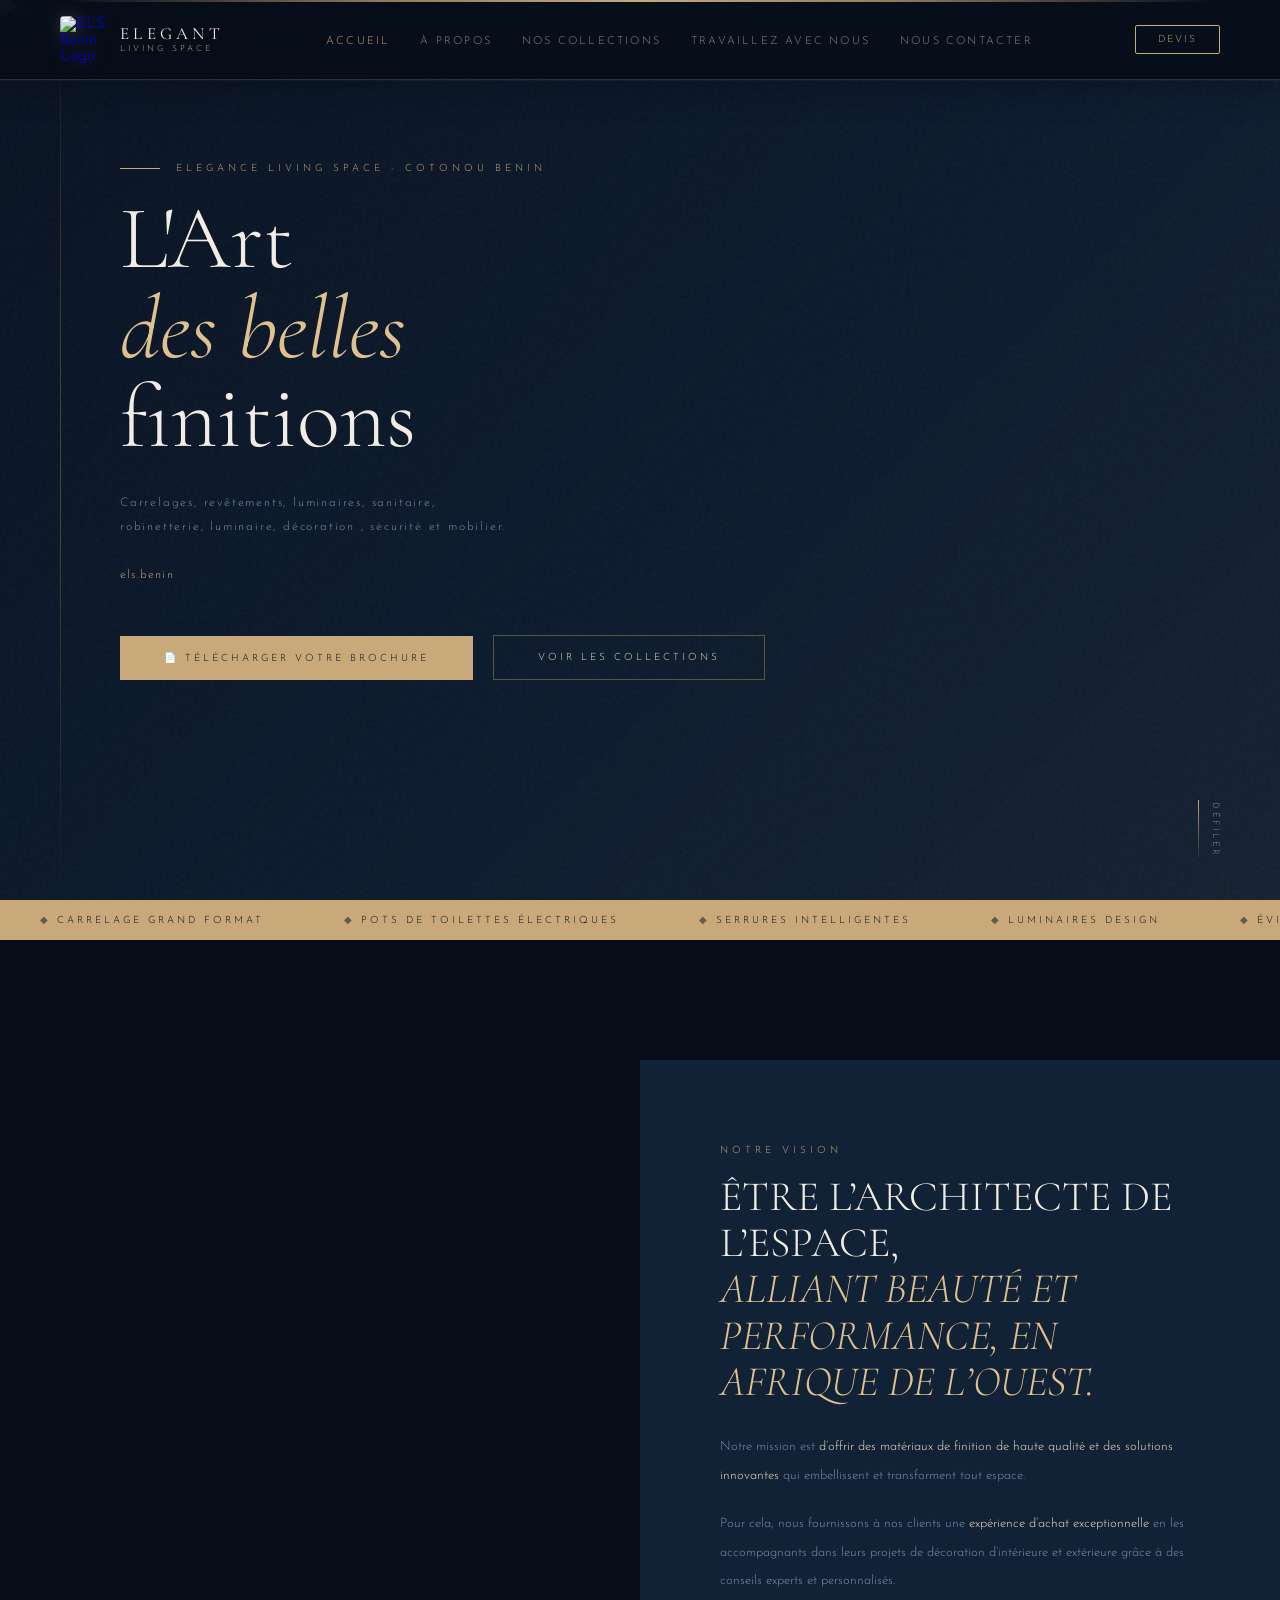
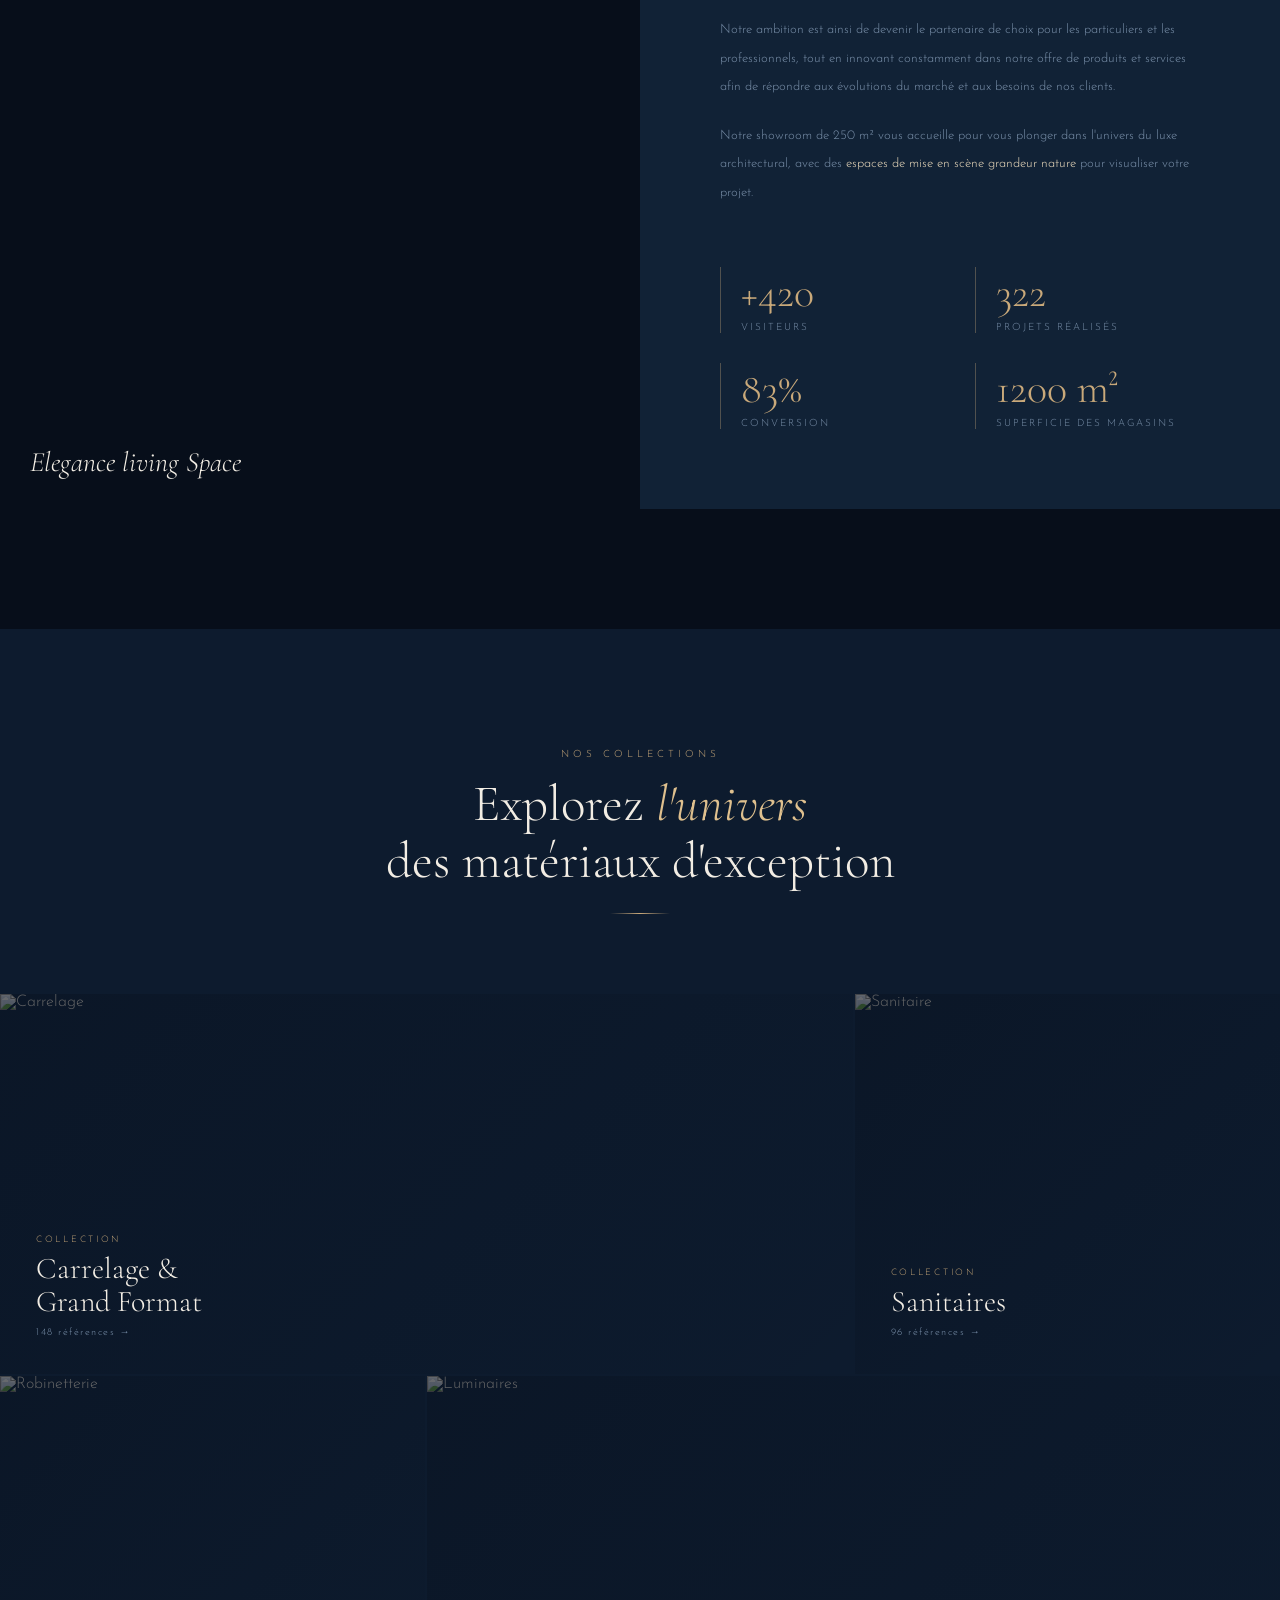
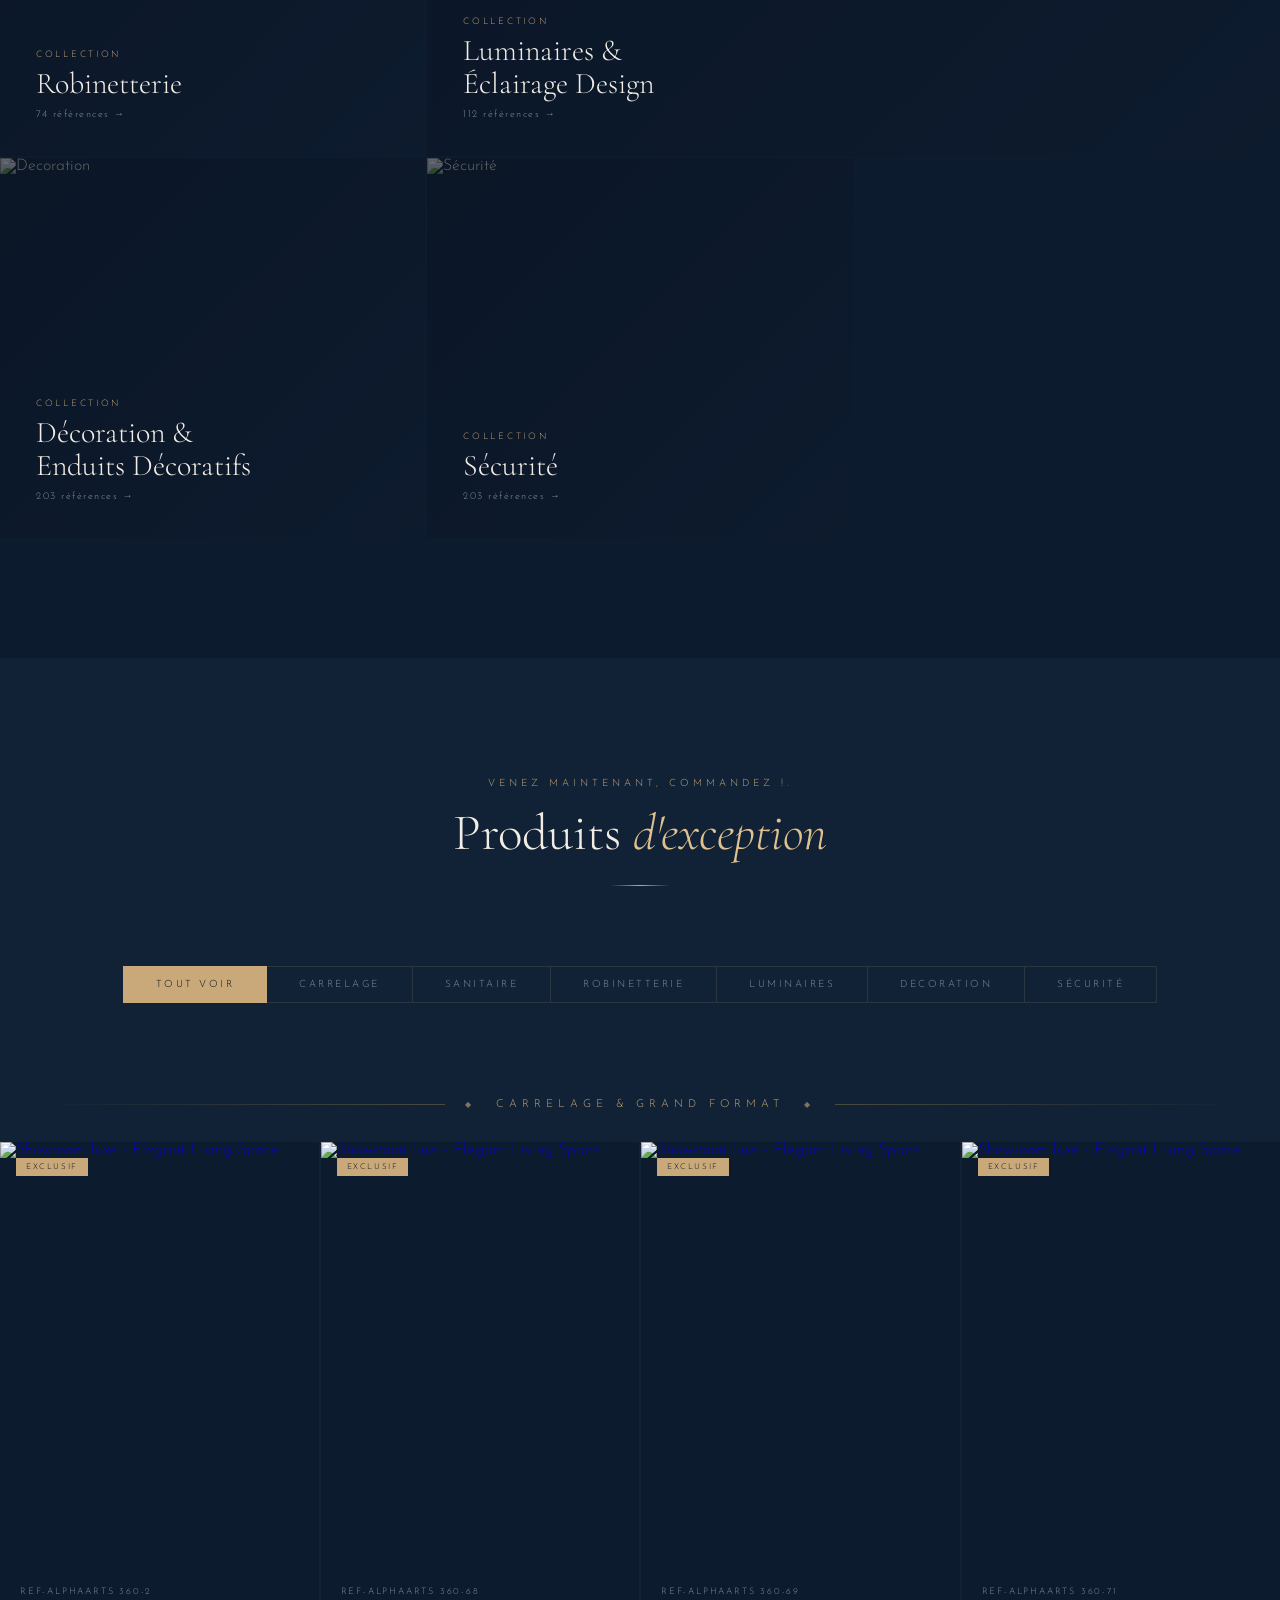
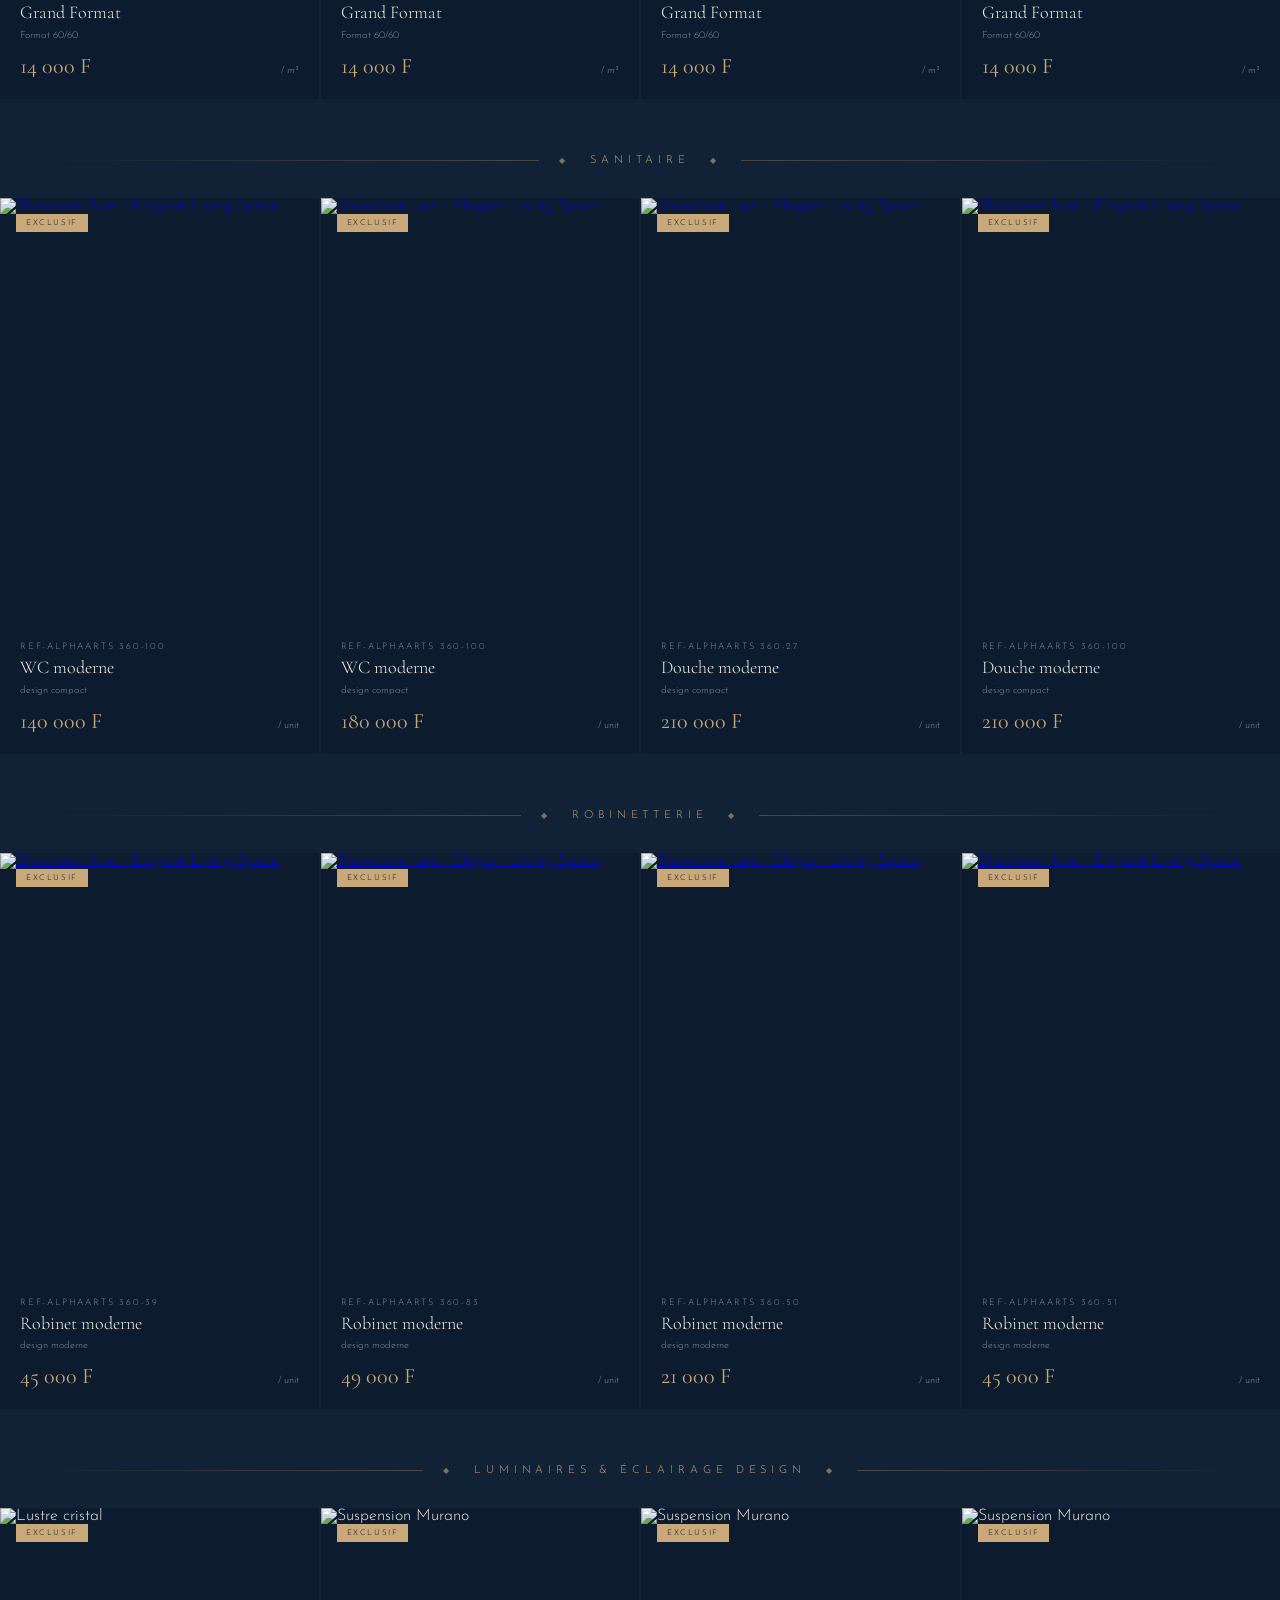
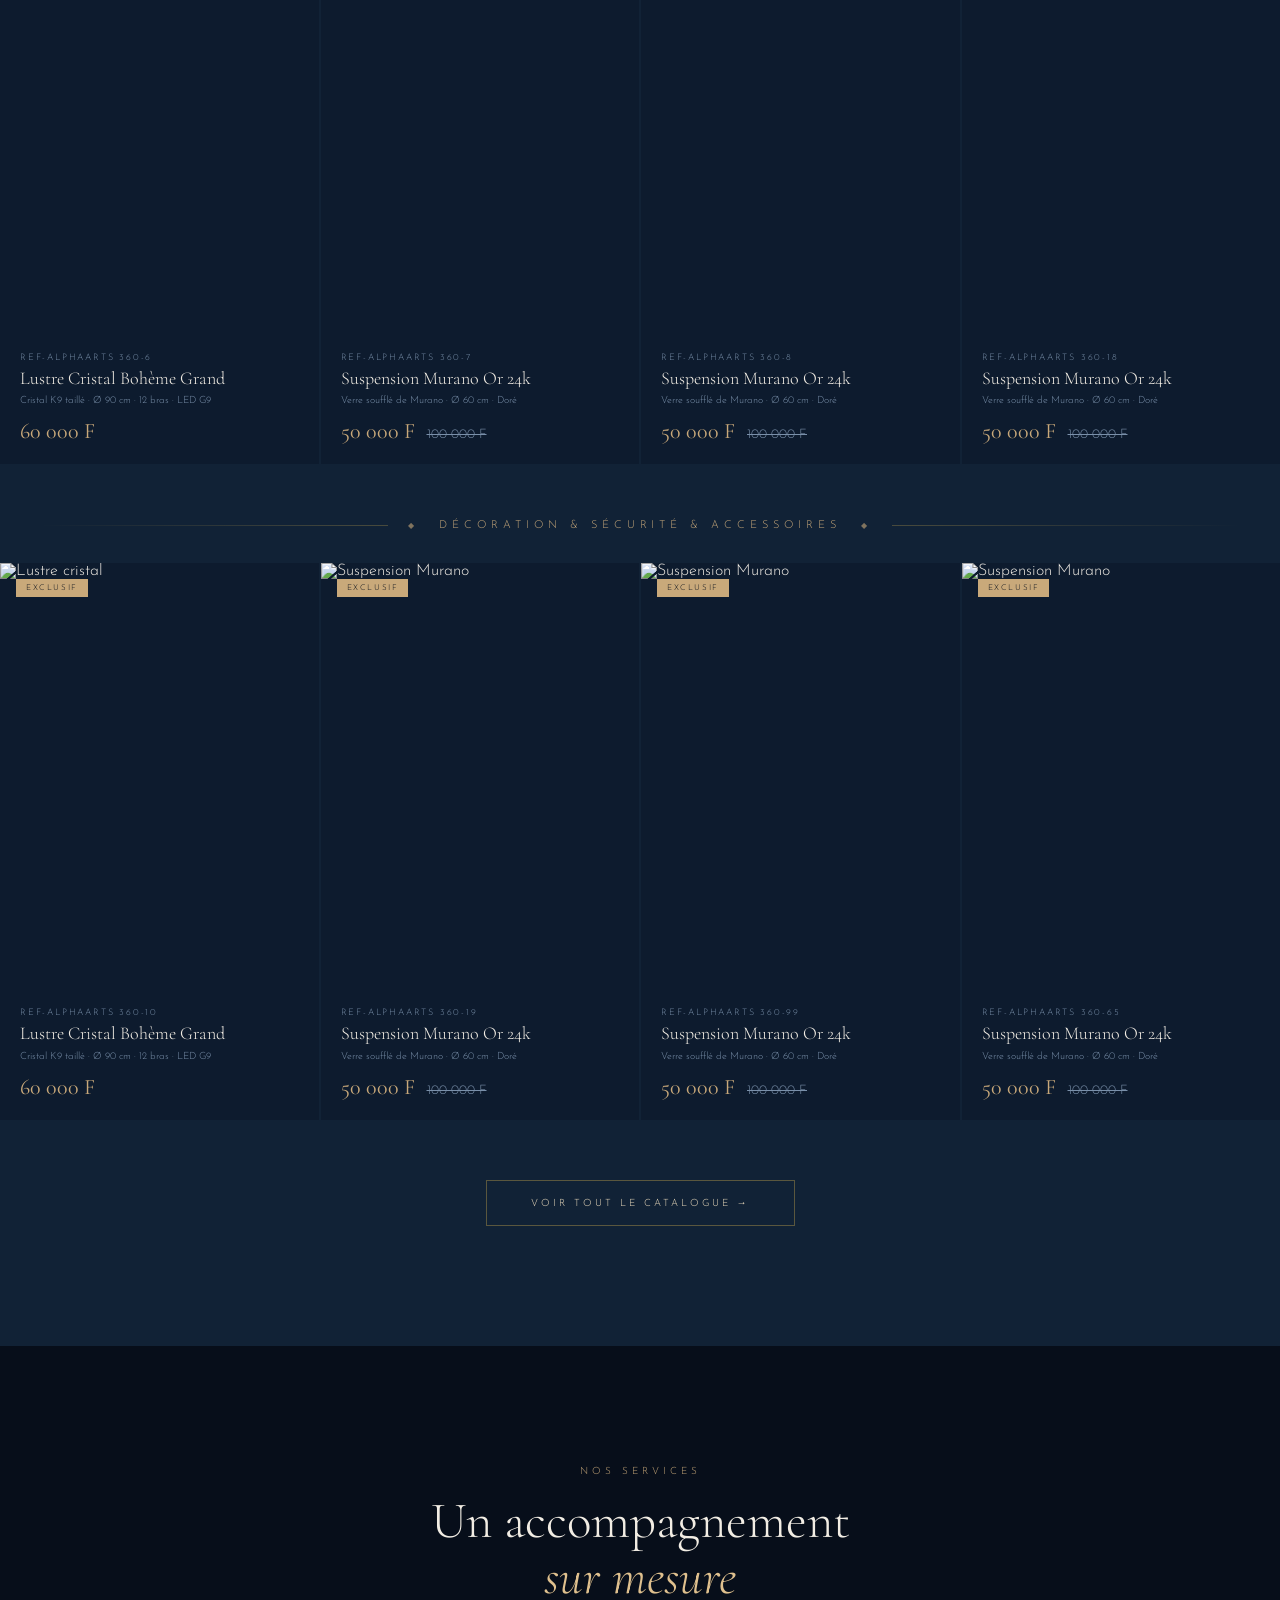
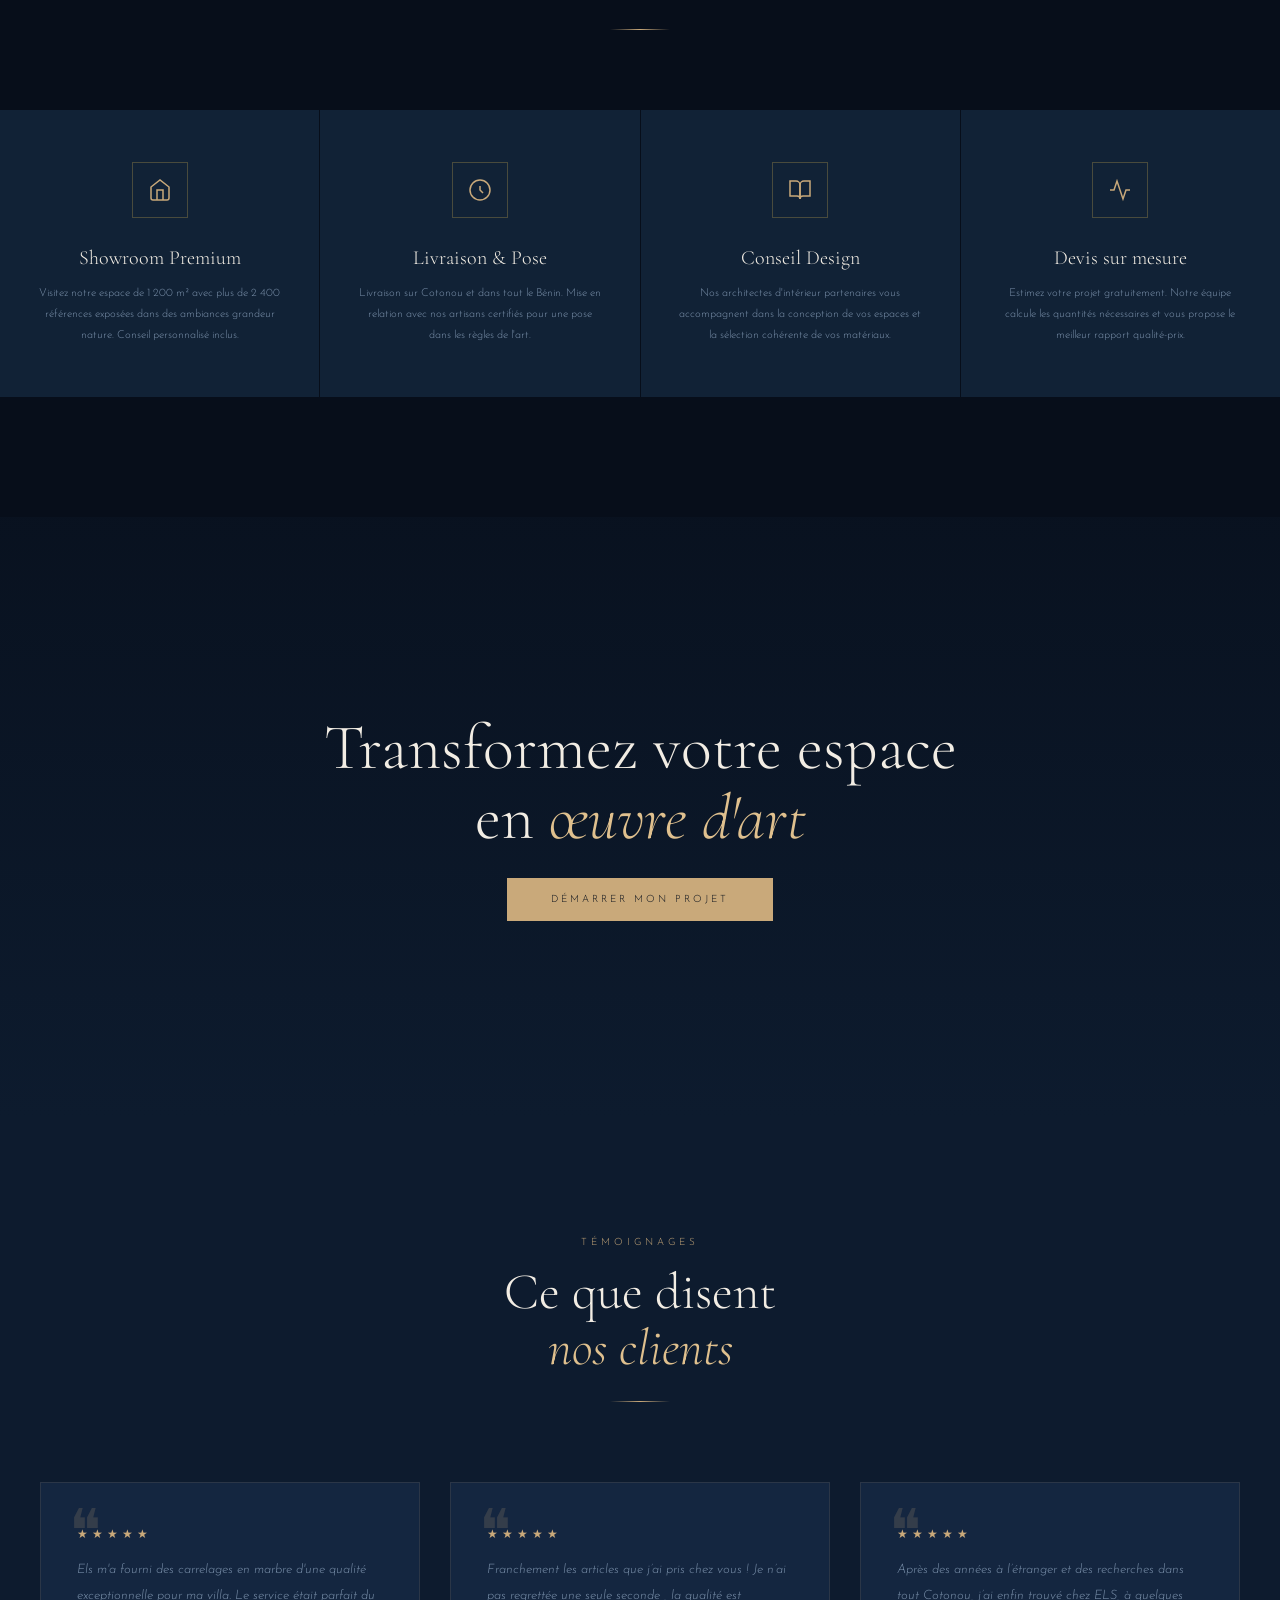
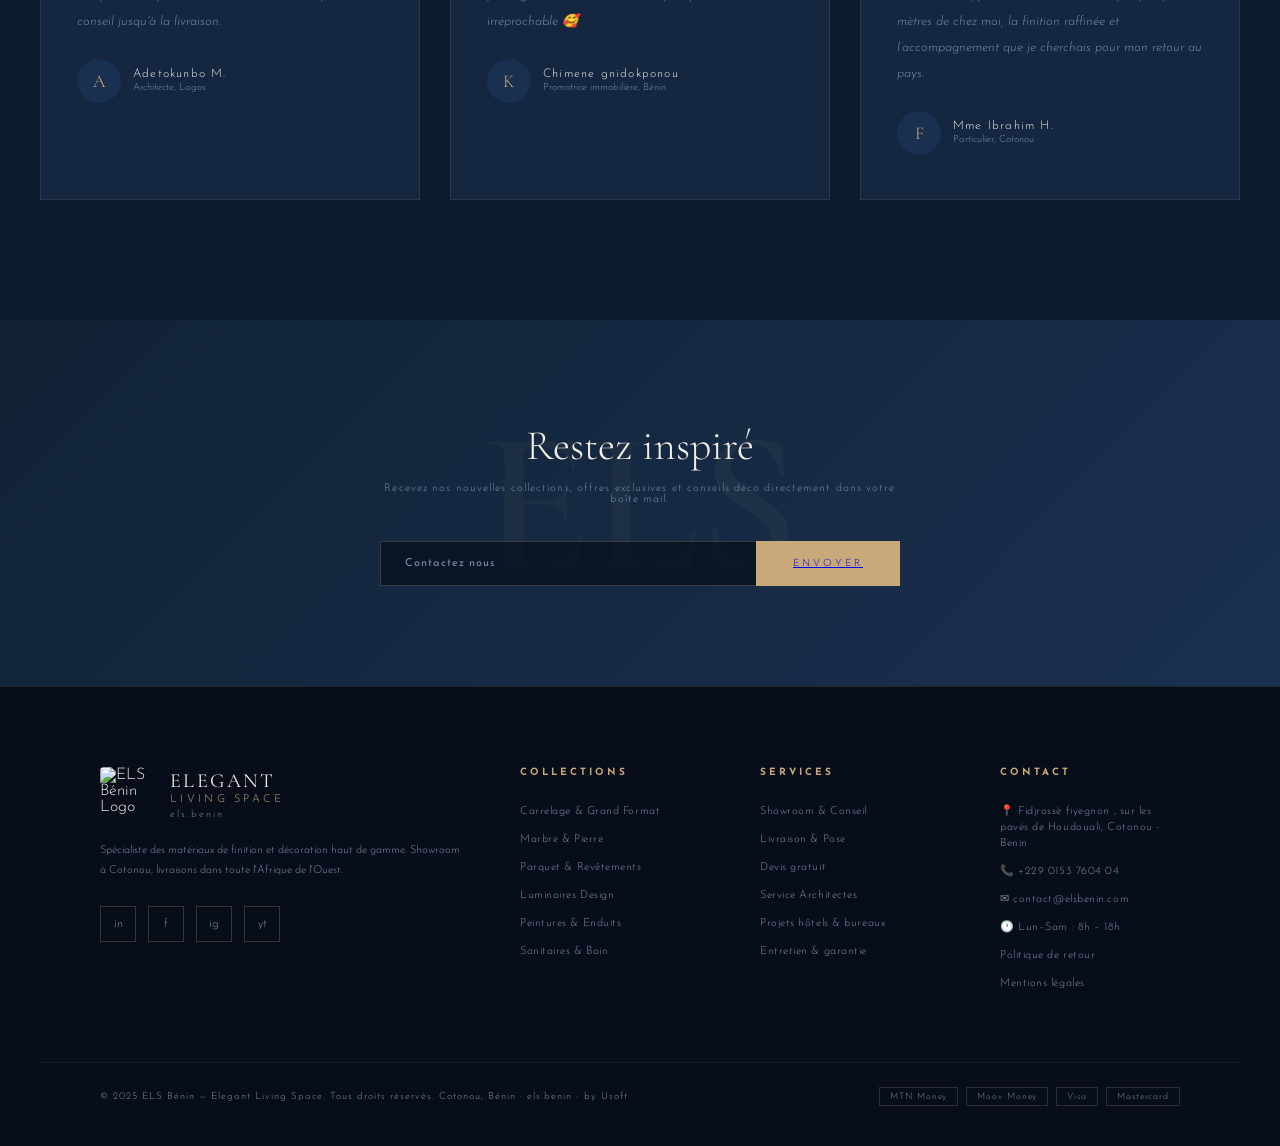
==== commit a35f138e: "Update index.html index bg img" ====
--- a/index.html
+++ b/index.html
@@ -1125,7 +1125,9 @@
 
 <!-- ─── HERO ─── -->
 <section class="hero">
-  <div class="hero-bg"></div>
+  <div class="hero-bg">
+      <img src="Fassade nuit.jpg" alt="bg">
+  </div>
   <div class="hero-grain"></div>
   <div class="hero-line"></div>
   <div class="hero-content">
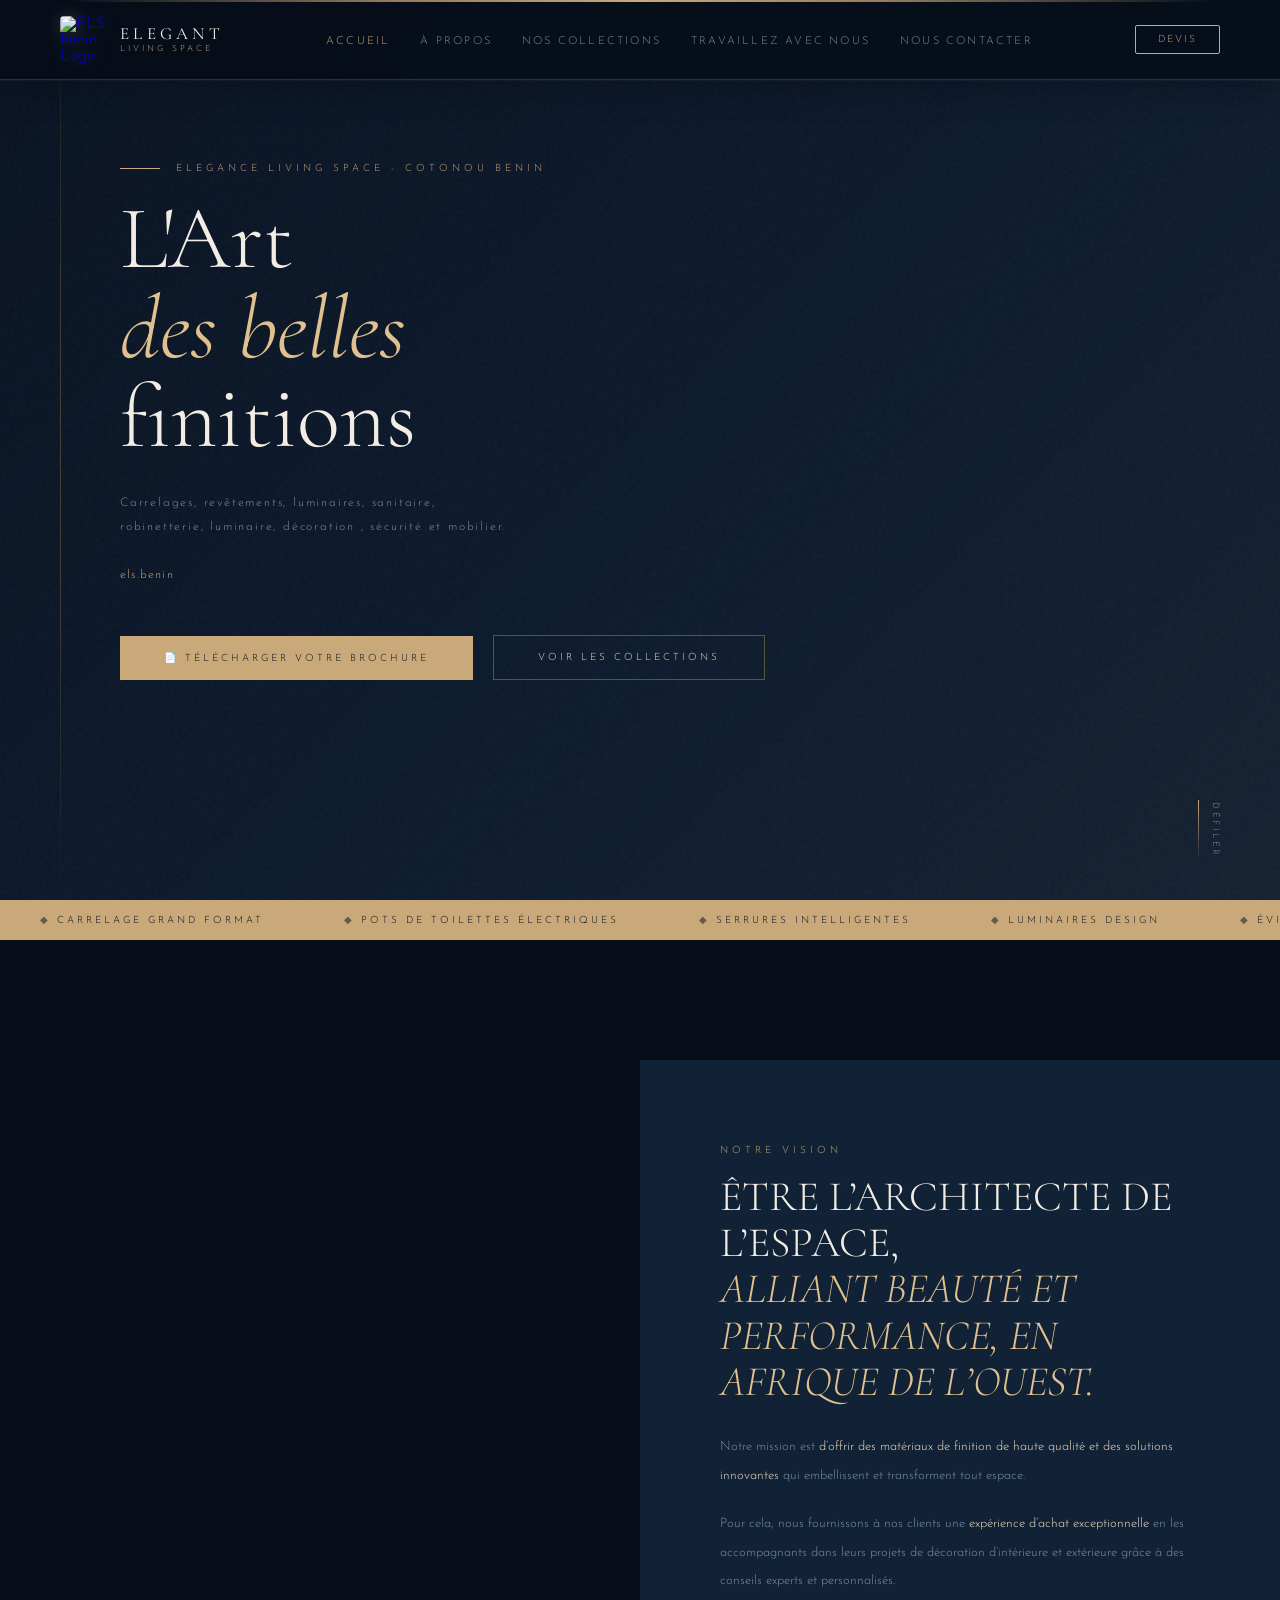
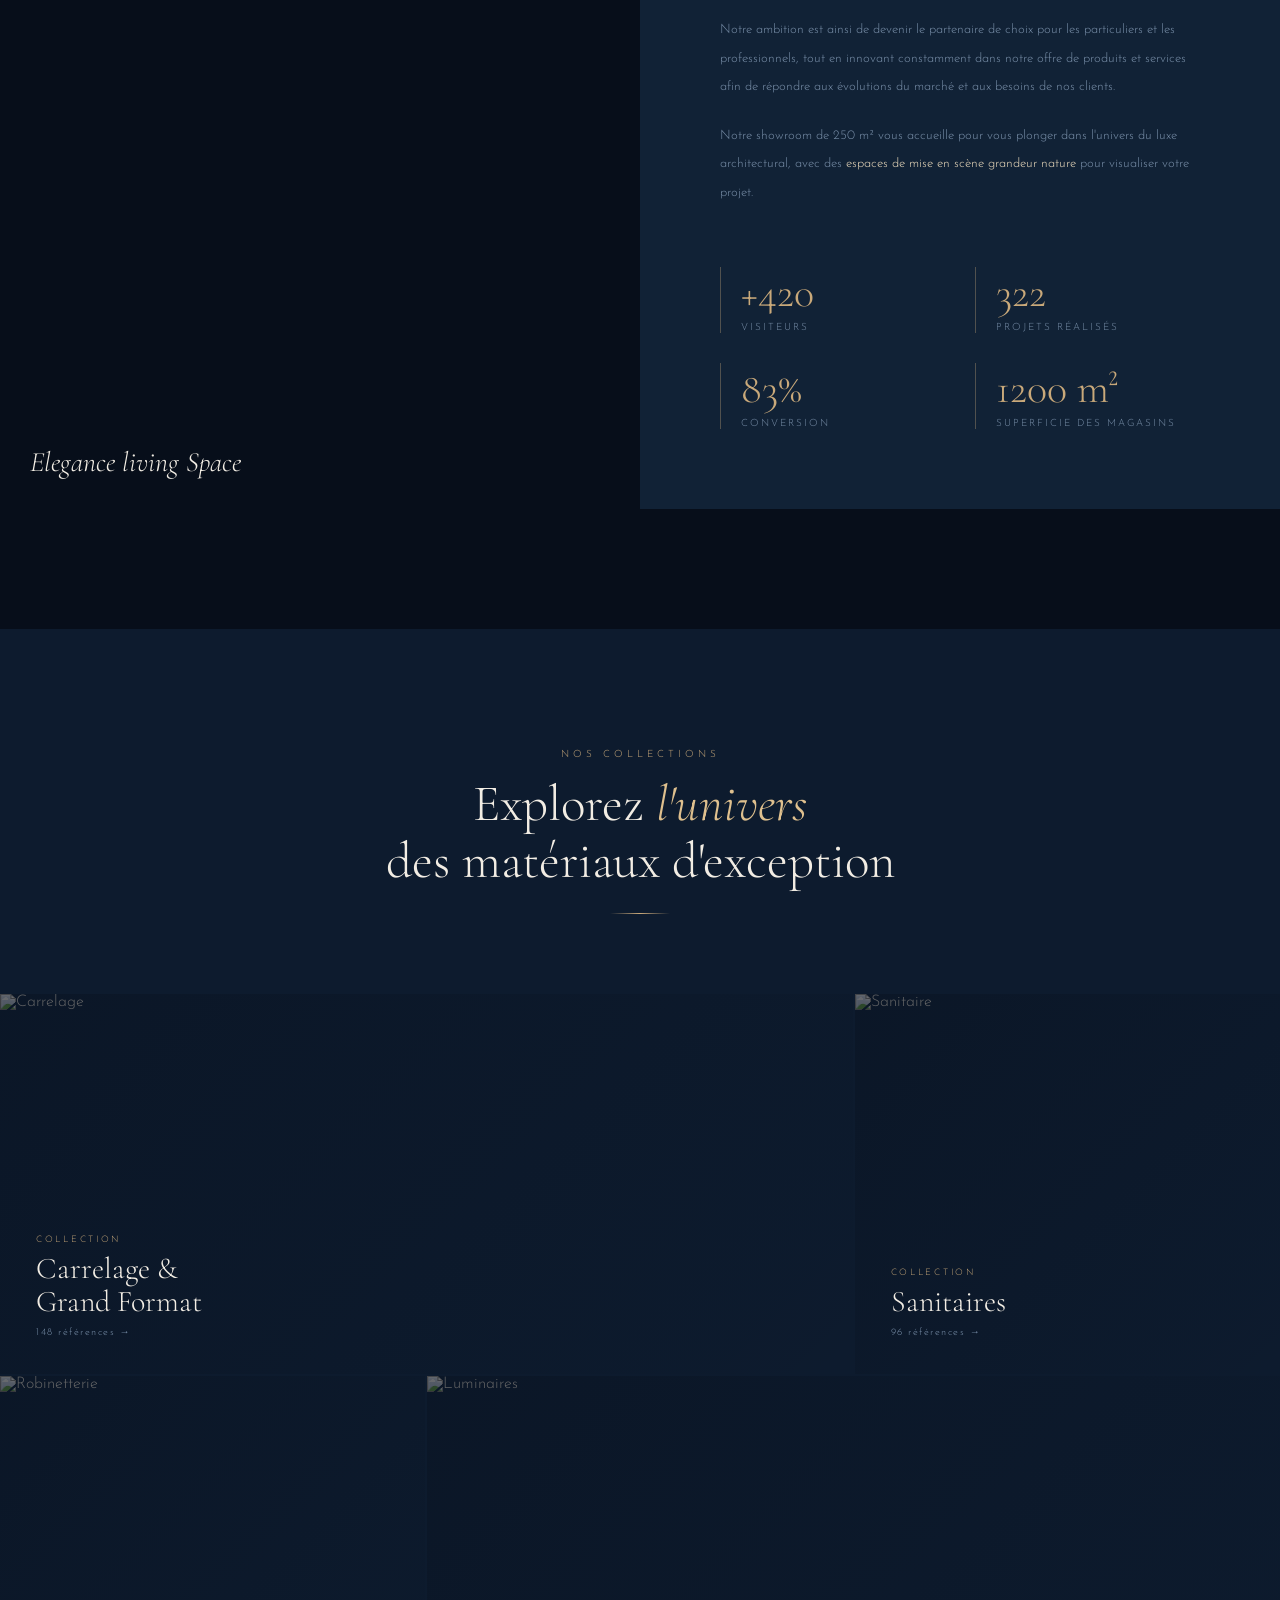
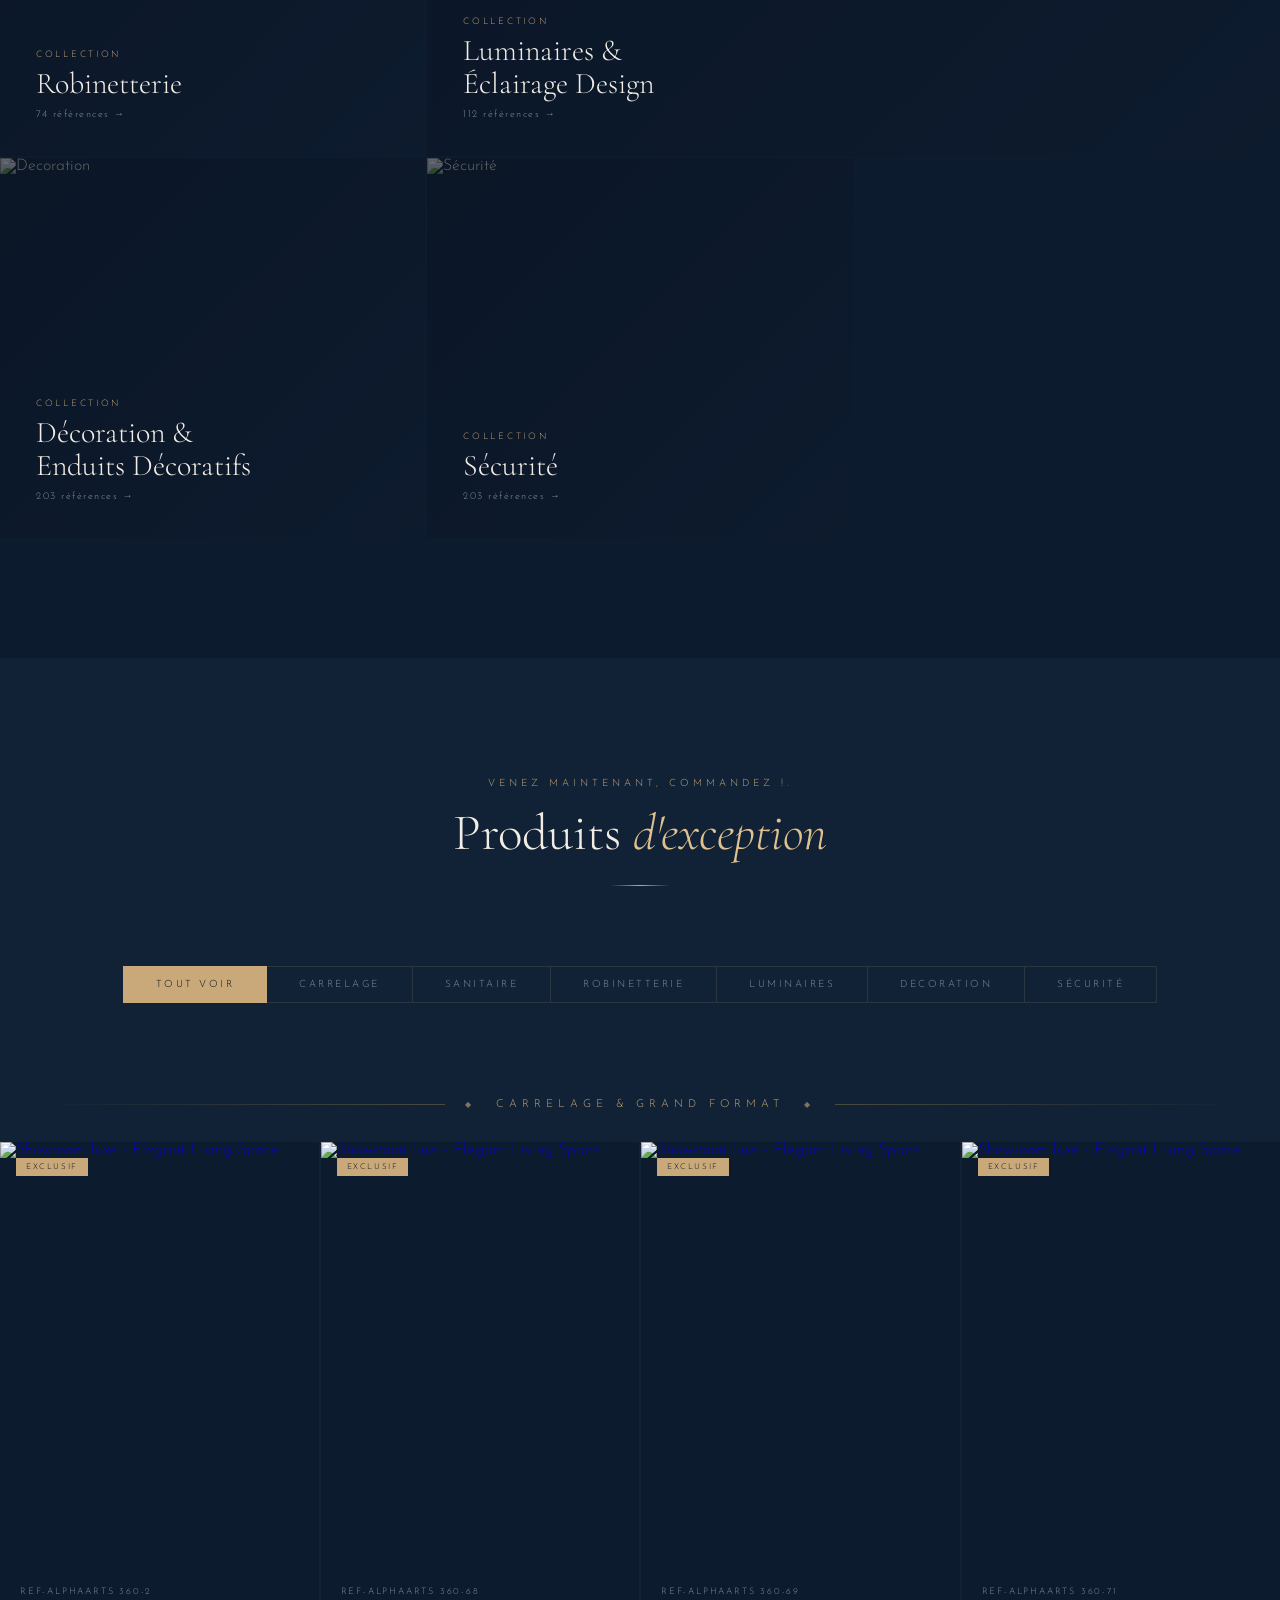
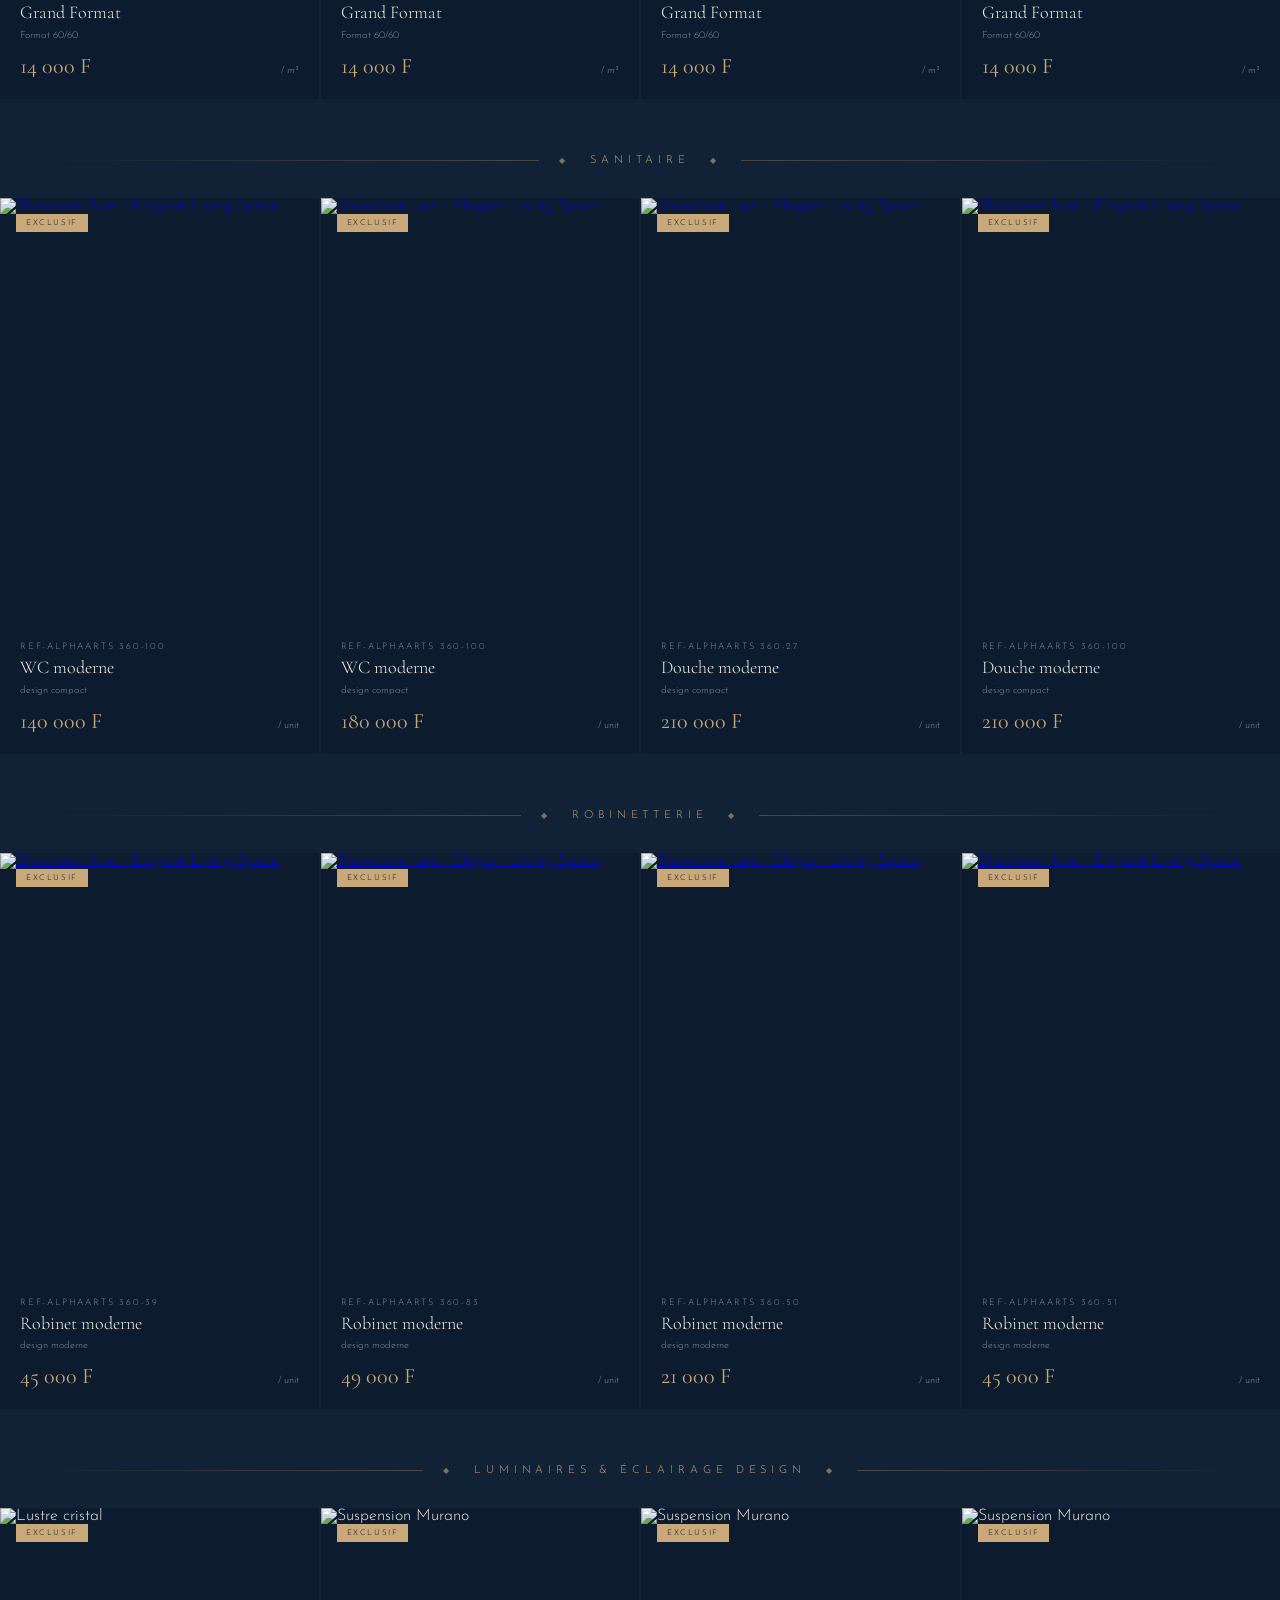
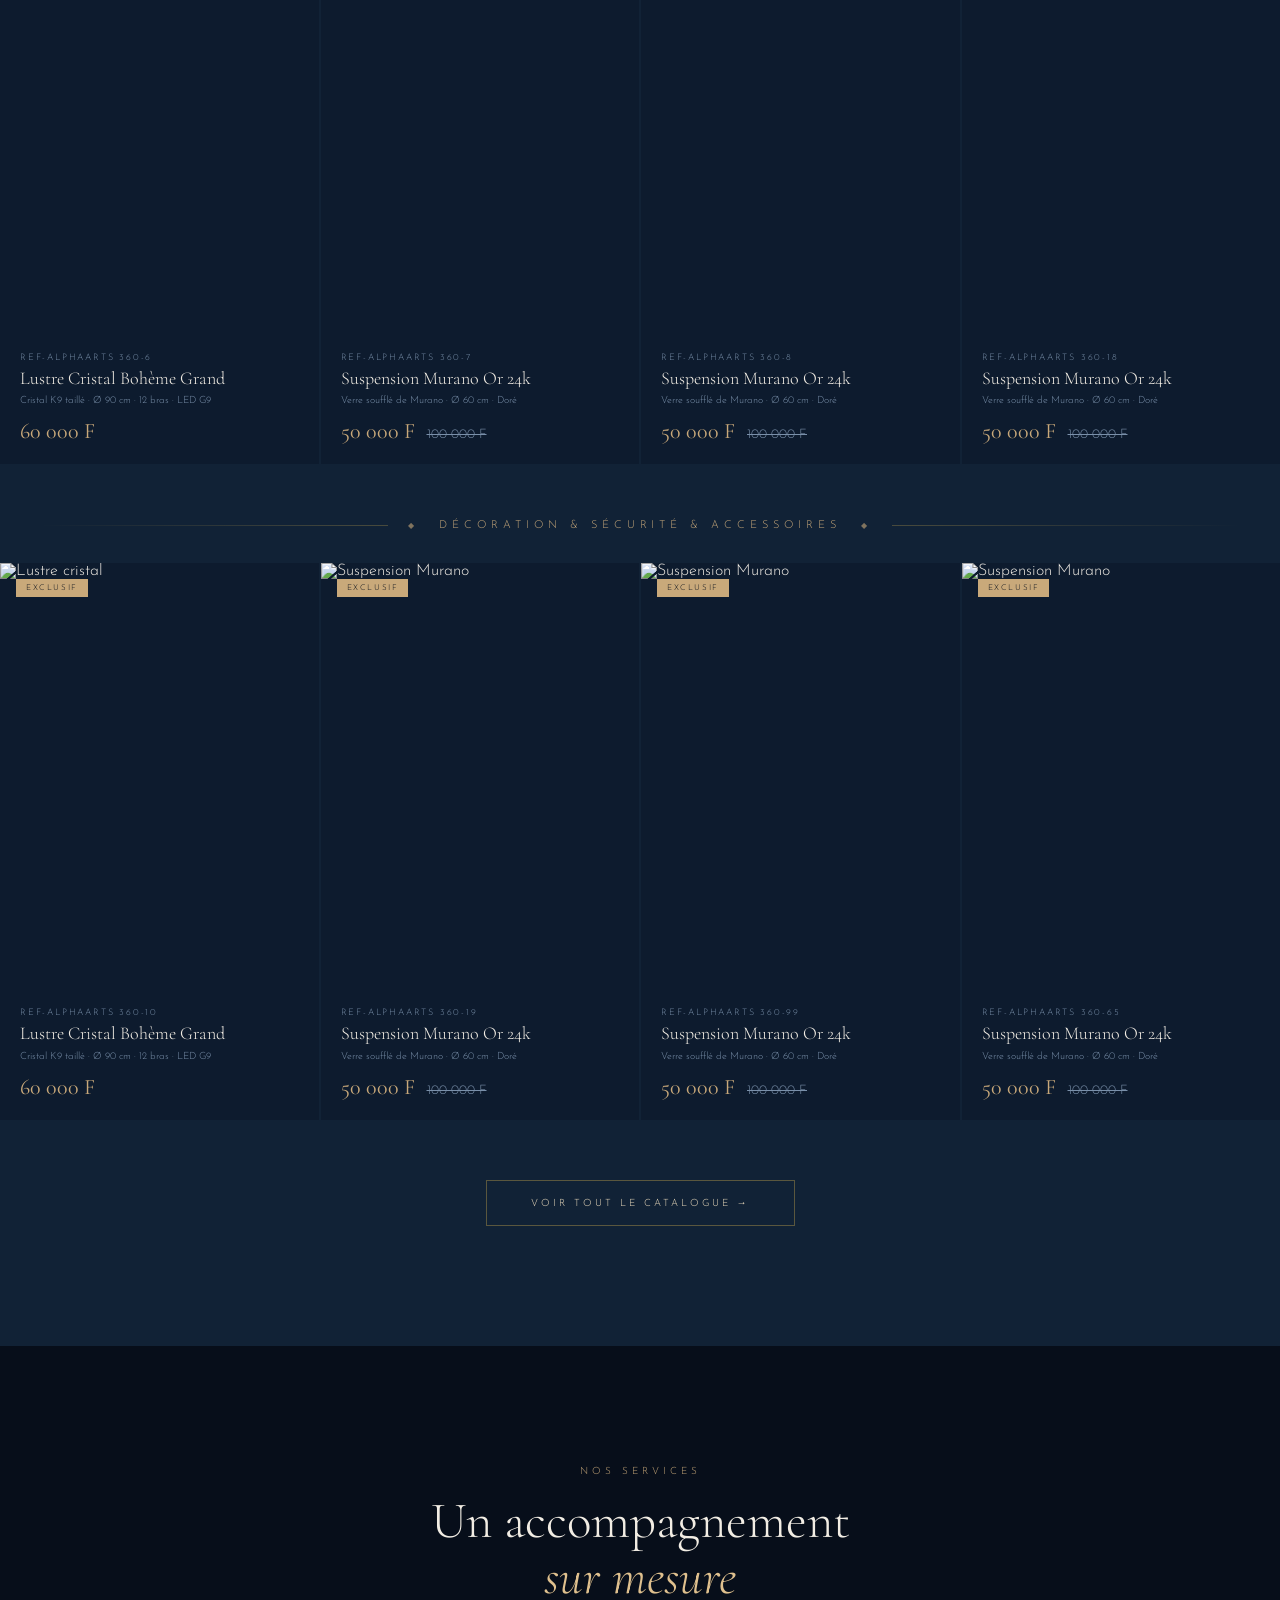
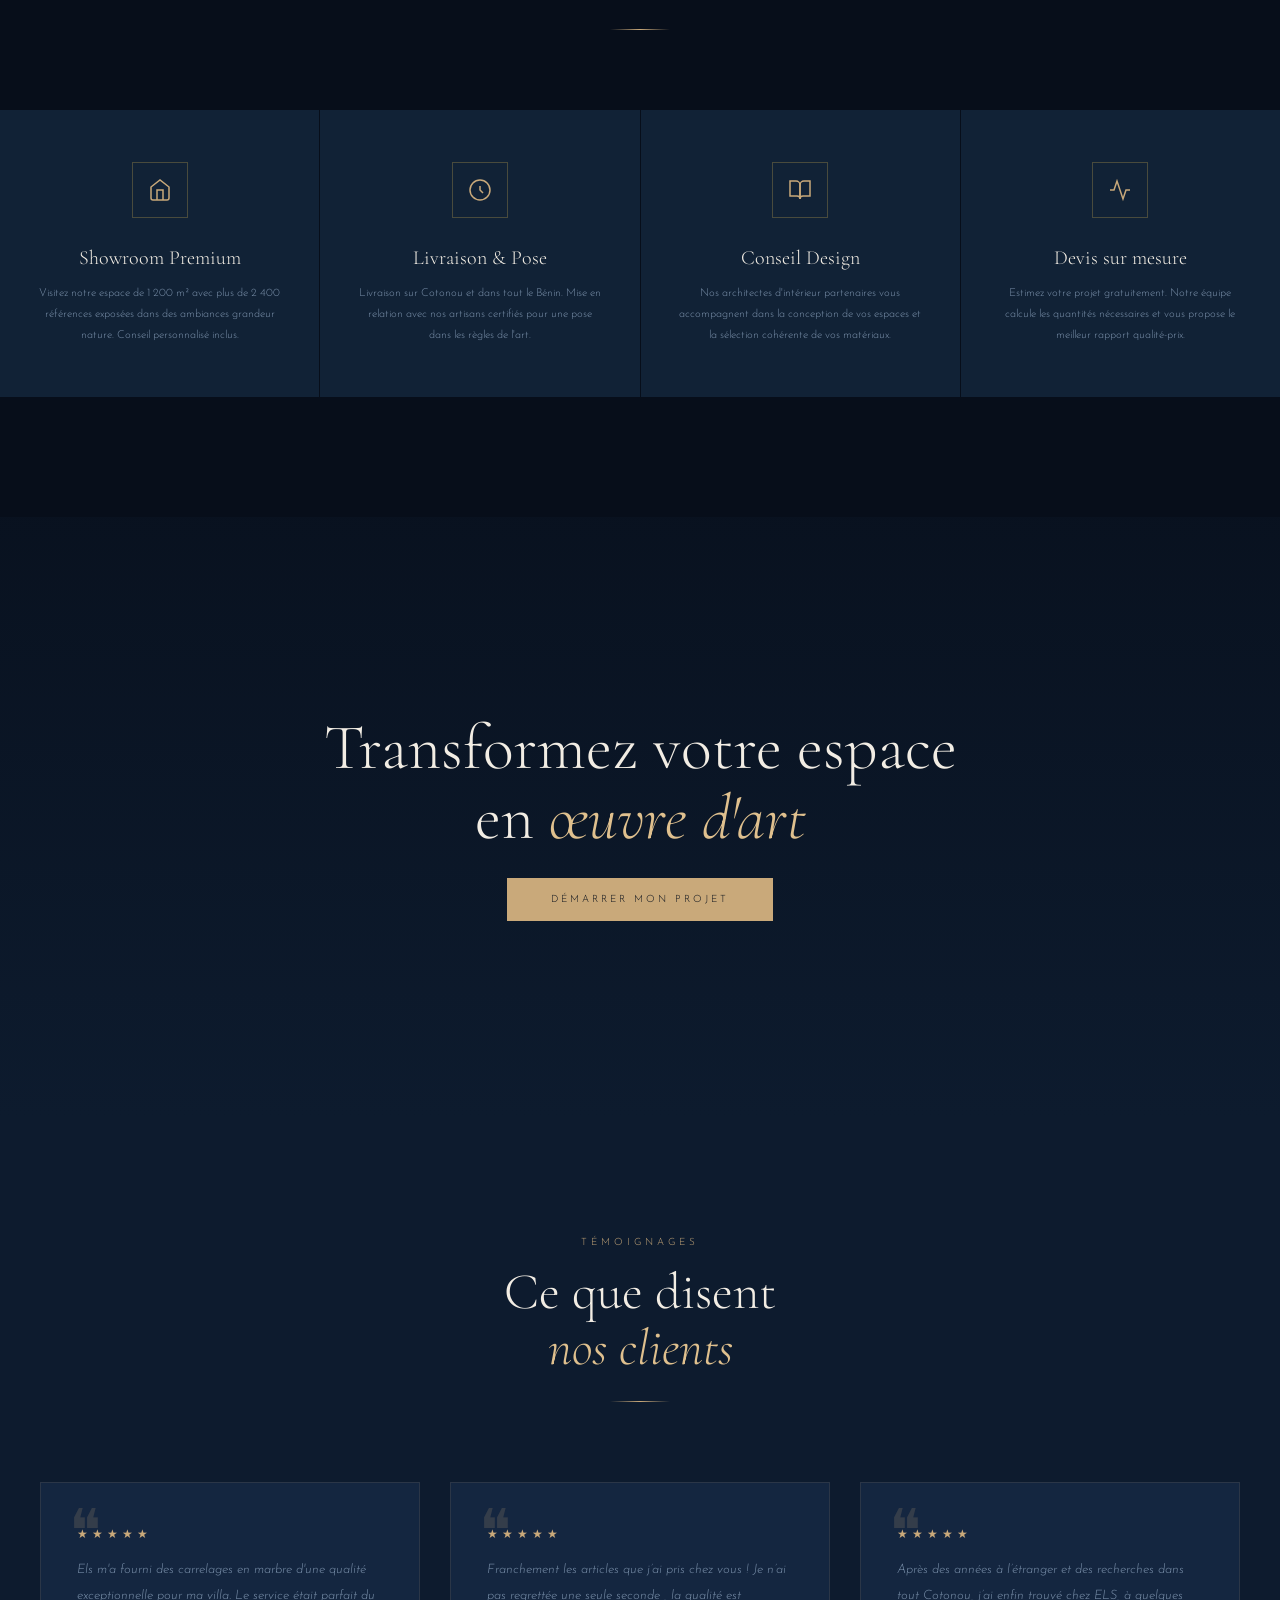
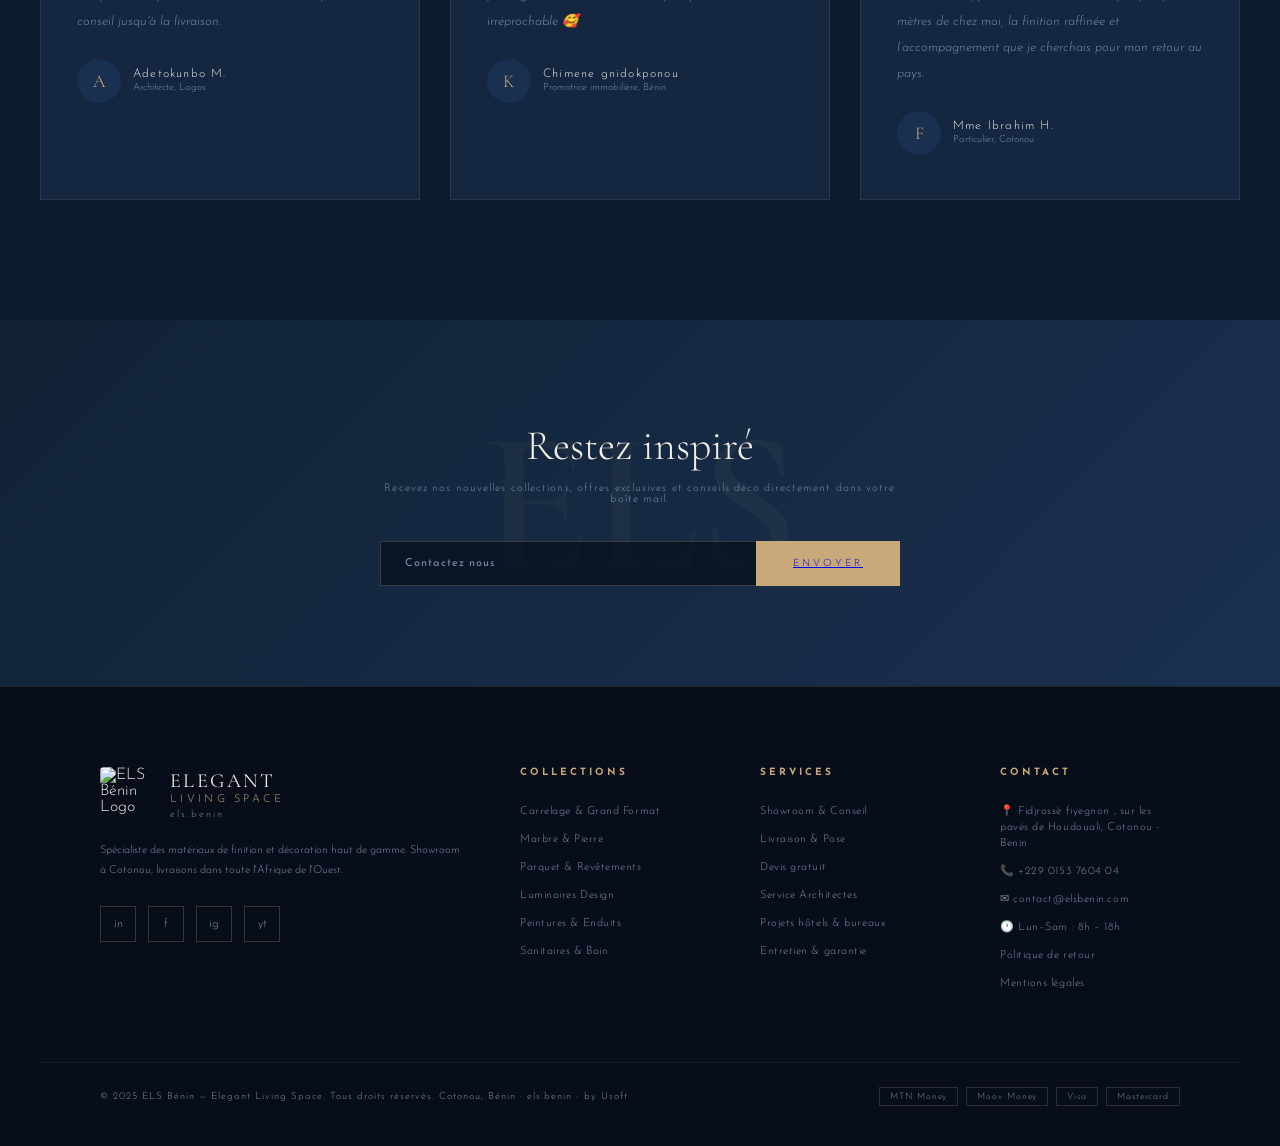
==== commit 80d7edb8: "Update index.html img" ====
--- a/index.html
+++ b/index.html
@@ -205,7 +205,7 @@
     inset: 0;
     background:
       linear-gradient(135deg, rgba(7,14,26,0.6) 0%, rgba(13,27,46,0.3) 55%, rgba(201,169,122,0.05) 100%),
-      url('Facade\ gros\ plans.jpg') center/cover no-repeat;
+      url('grosfass.jpg') center/cover no-repeat;
     transform: scale(1.05);
     animation: heroZoom 12s ease-out forwards;
   }
@@ -1126,7 +1126,7 @@
 <!-- ─── HERO ─── -->
 <section class="hero">
   <div class="hero-bg">
-      <img src="Fassade nuit.jpg" alt="bg">
+      <!--<img src="grosfass.jpg" alt="bg">-->
   </div>
   <div class="hero-grain"></div>
   <div class="hero-line"></div>
